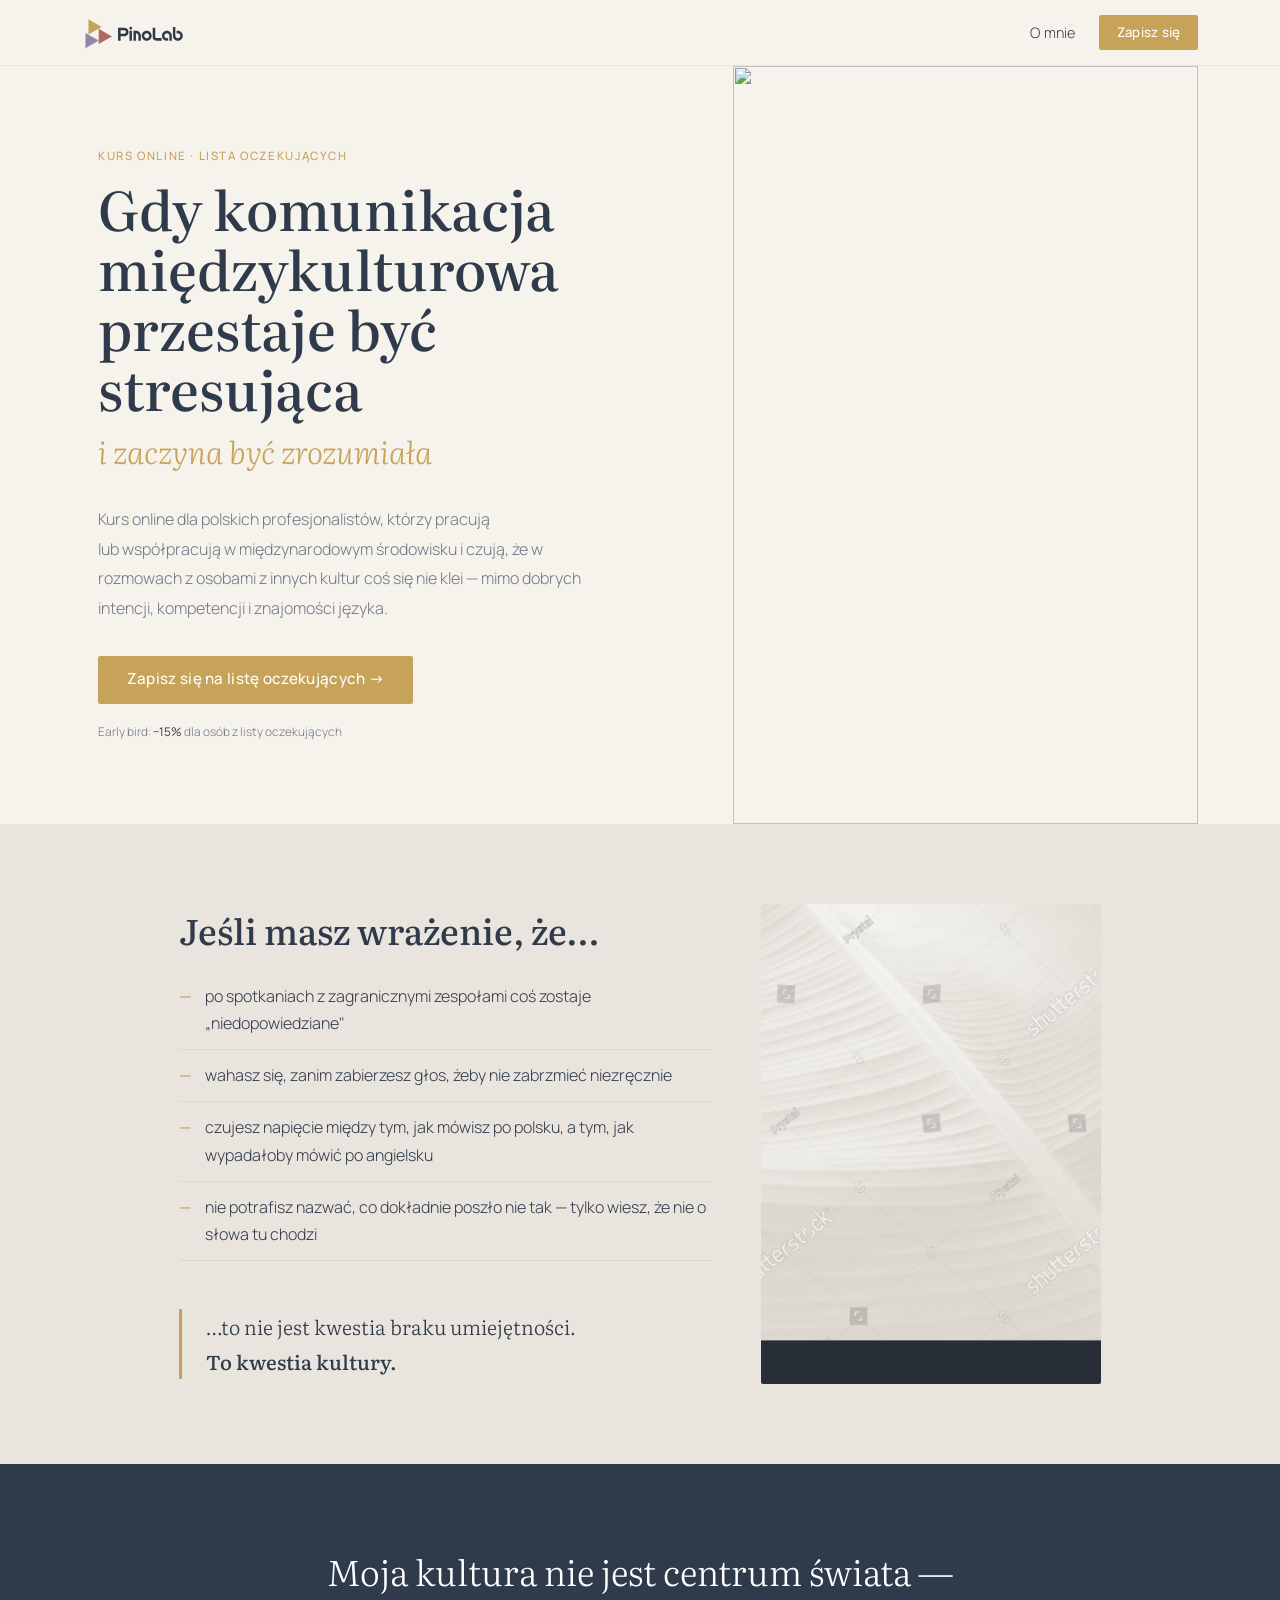
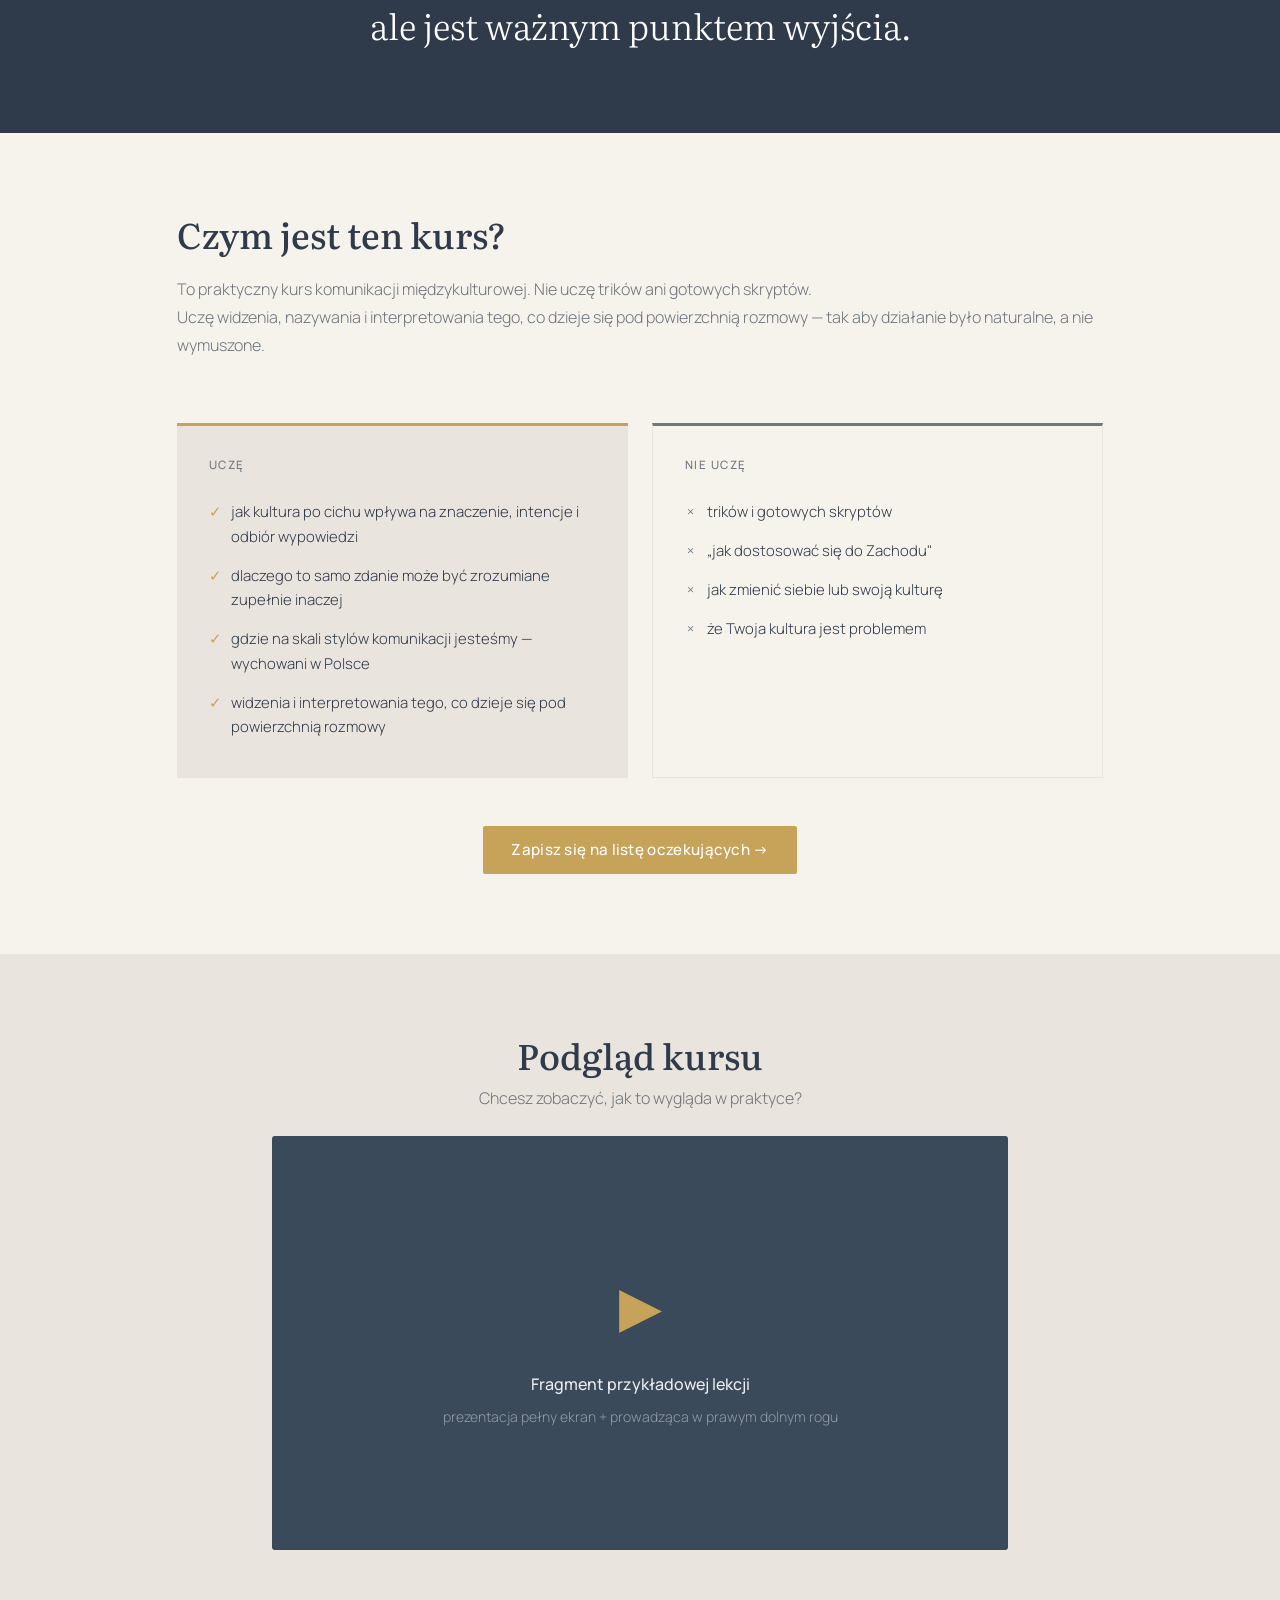
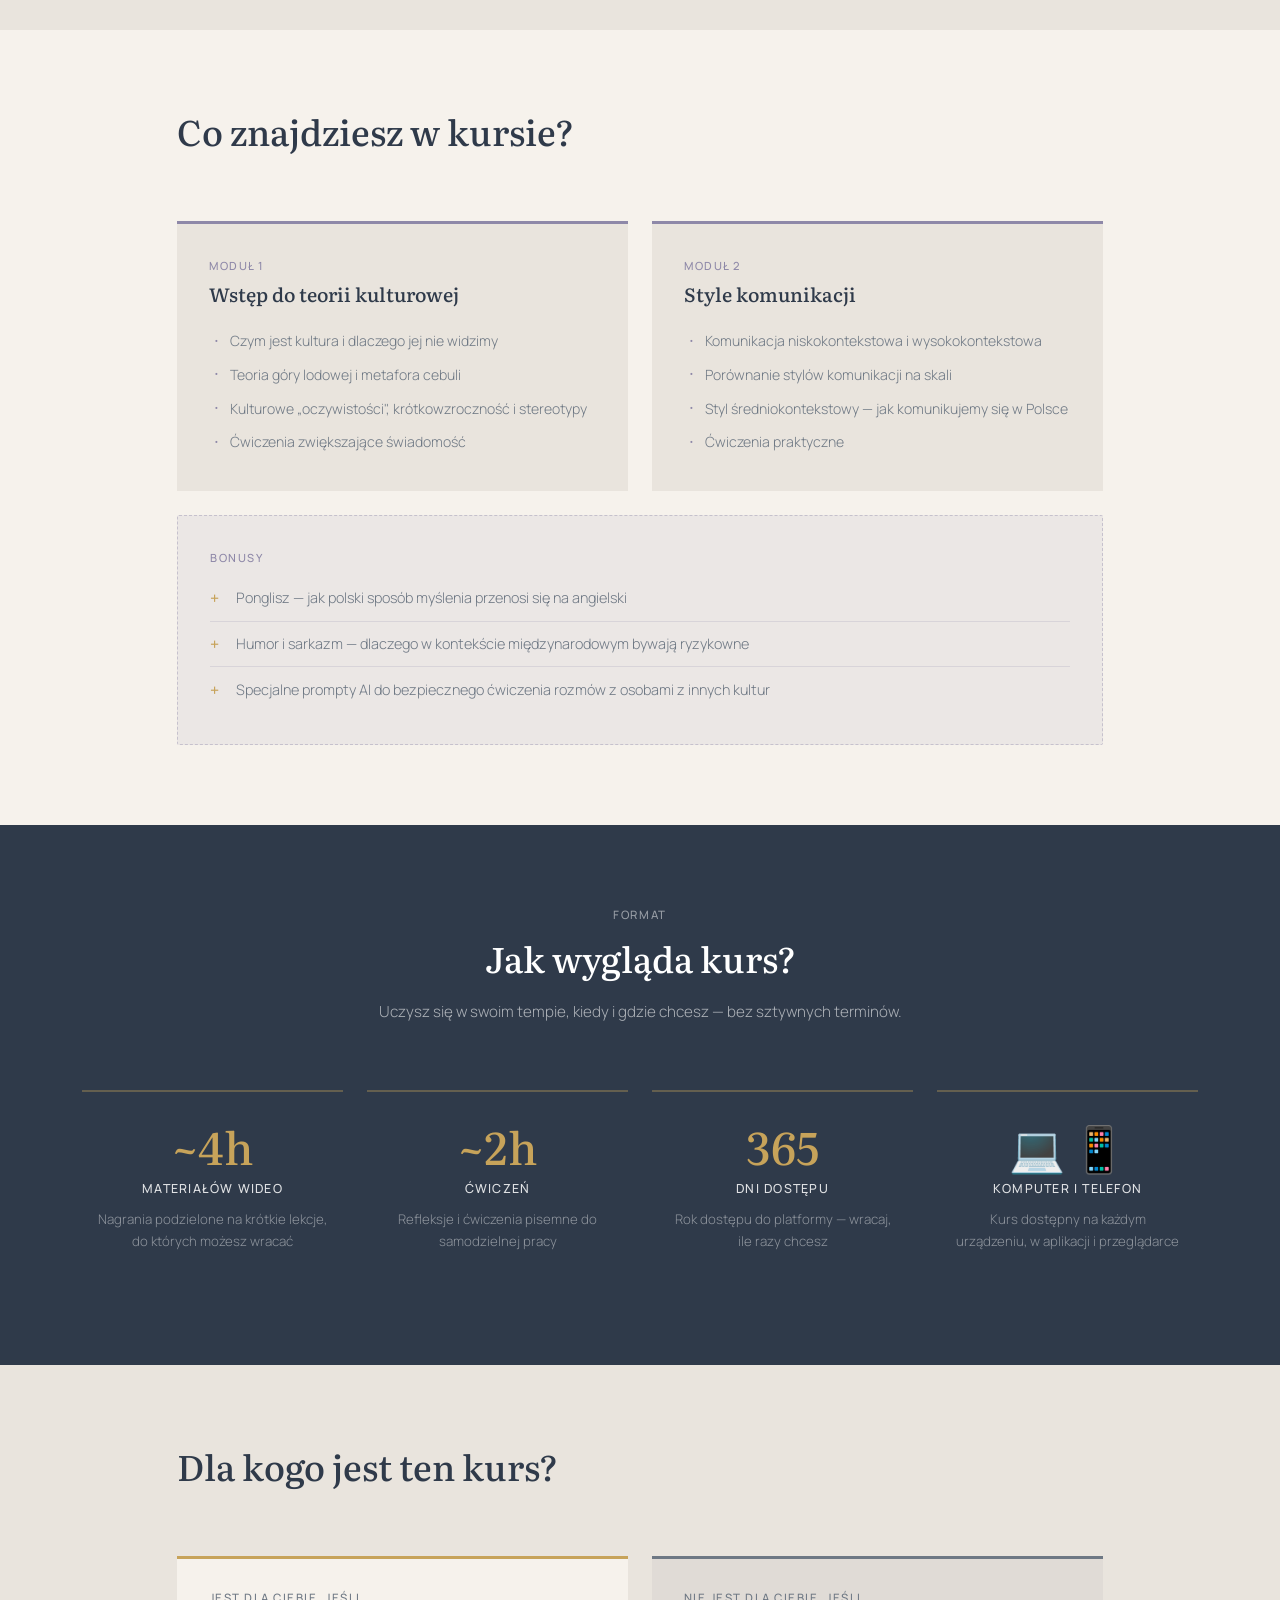
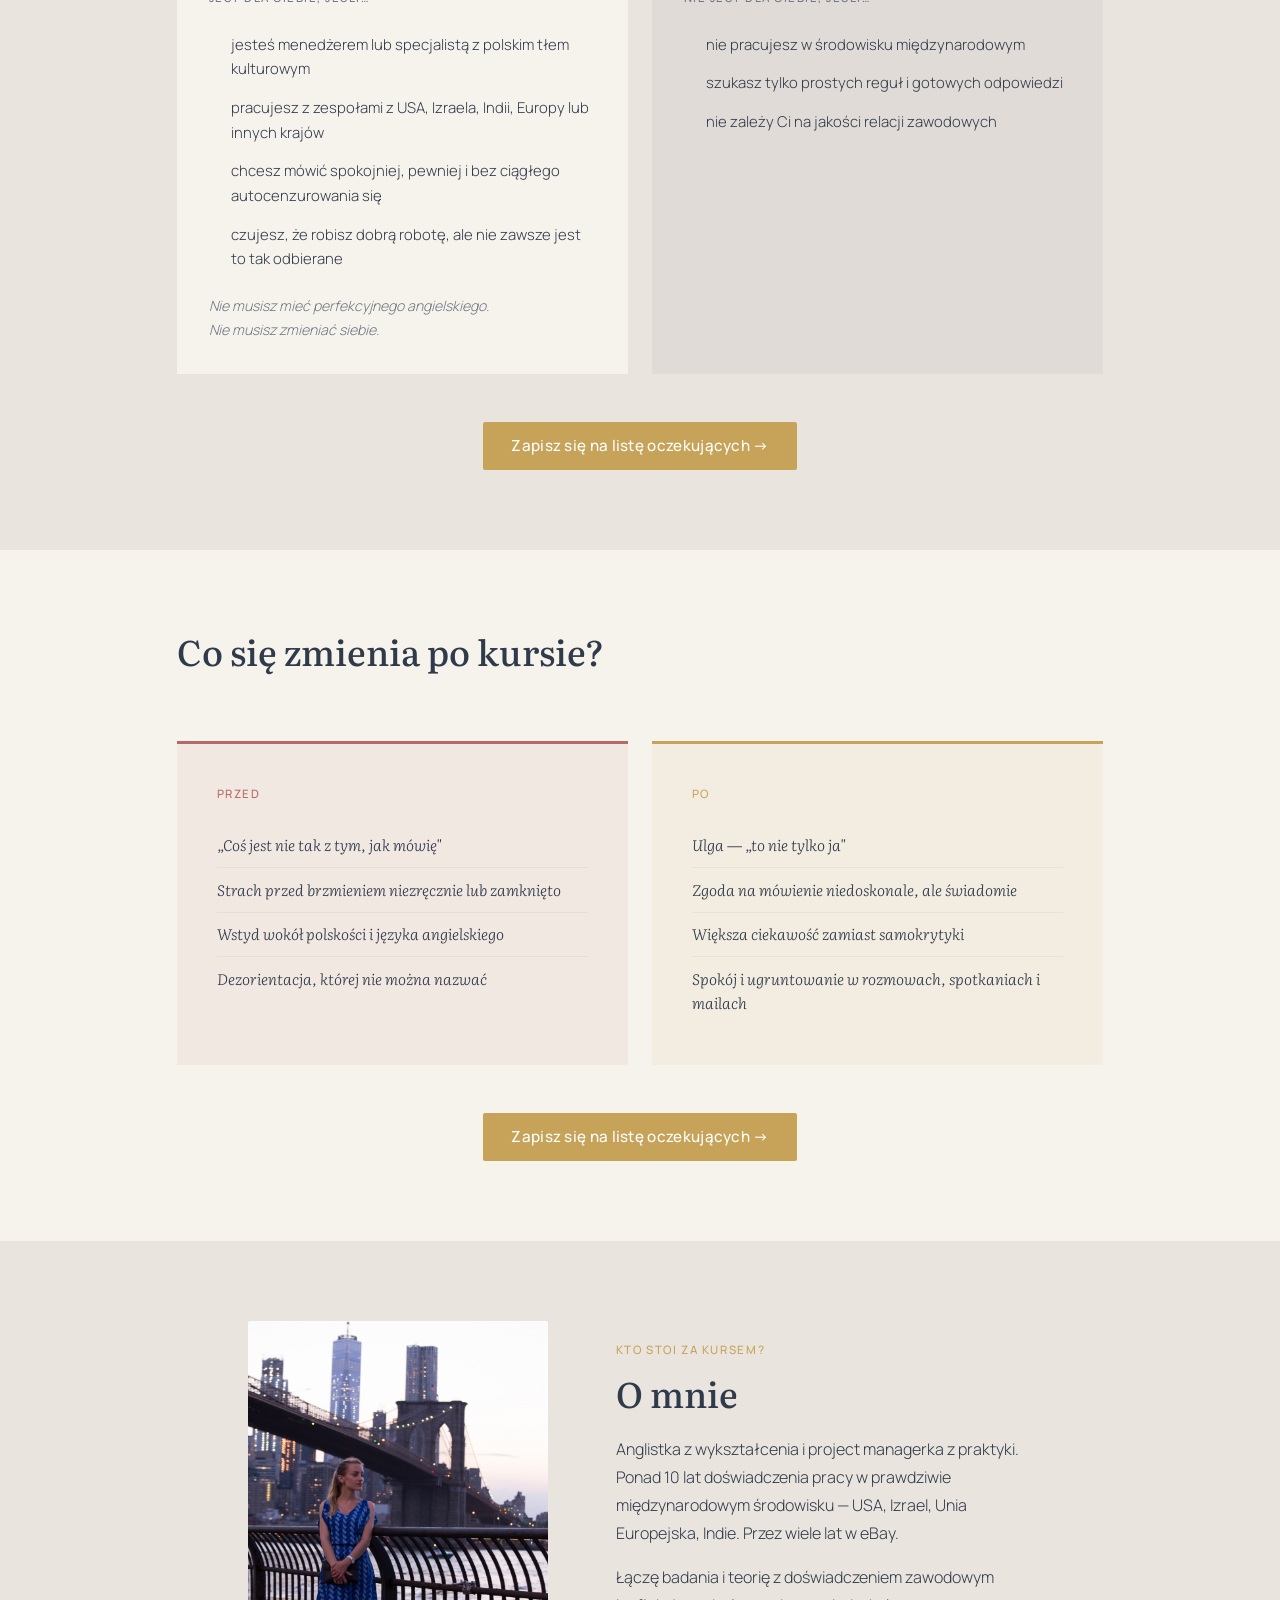
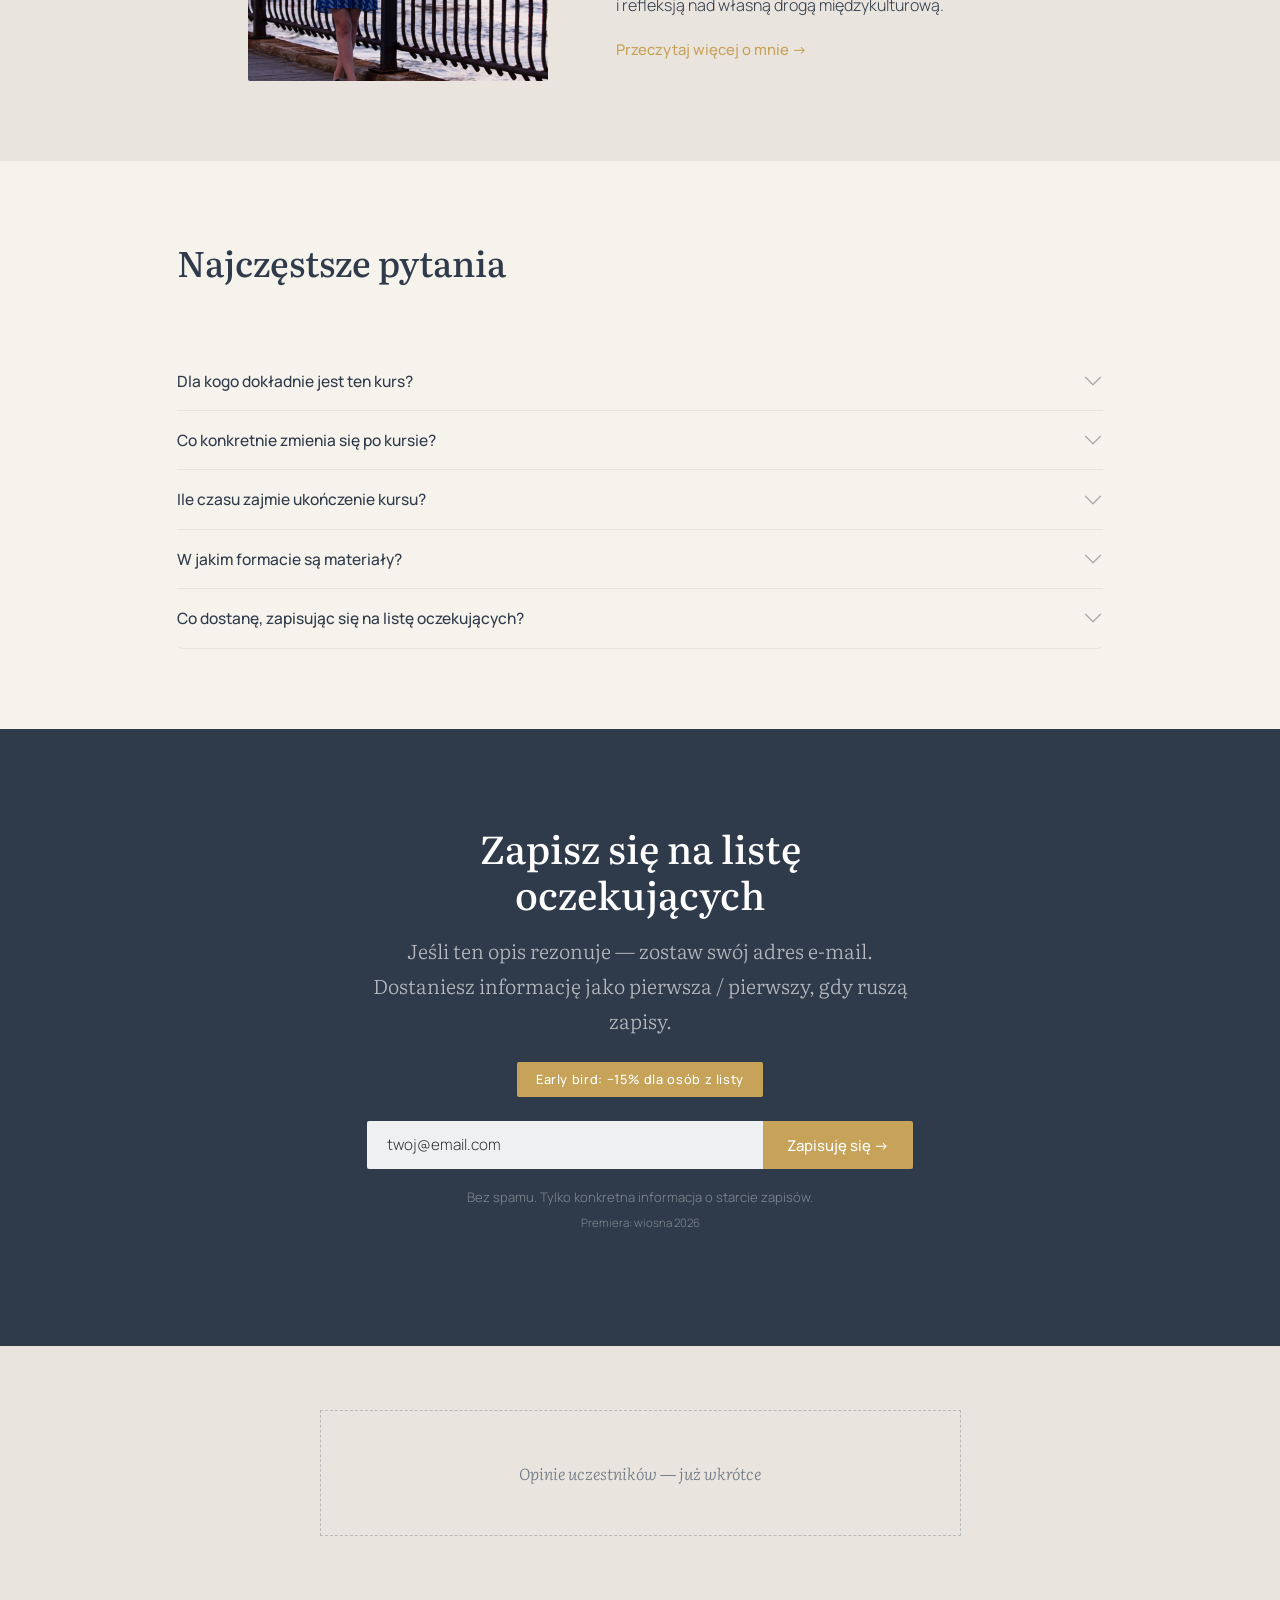
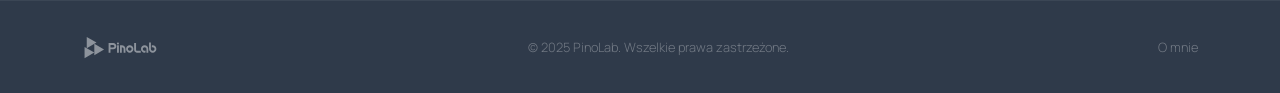
==== index.html @ a5eb61a0 "zdjecia o mnie" ====
<!DOCTYPE html>
<html lang="pl">
<head>
  <meta charset="UTF-8">
  <meta name="viewport" content="width=device-width, initial-scale=1.0">
  <title>PinoLab — Komunikacja Międzykulturowa</title>

  <link href="https://cdn.jsdelivr.net/npm/bootstrap@5.3.3/dist/css/bootstrap.min.css" rel="stylesheet">

  <link rel="preconnect" href="https://fonts.googleapis.com">
  <link rel="preconnect" href="https://fonts.gstatic.com" crossorigin>
  <link href="https://fonts.googleapis.com/css2?family=Literata:ital,opsz,wght@0,7..72,300;0,7..72,500;1,7..72,300;1,7..72,500&family=Manrope:wght@300;500&display=swap" rel="stylesheet">

  <link href="style.css" rel="stylesheet">
</head>
<body>

<!-- ==========================================
     HEADER
     ========================================== -->
<header class="site-header sticky-top">
  <div class="container">
    <div class="d-flex justify-content-between align-items-center">
      <a href="index.html" class="logo-link">
        <img src="logo.svg" alt="PinoLab" class="site-logo">
      </a>
      <nav class="d-flex align-items-center gap-4">
        <a href="o-mnie.html" class="nav-link-custom">O mnie</a>
        <a href="#formularz" class="btn btn-ochre btn-sm">Zapisz się</a>
      </nav>
    </div>
  </div>
</header>


<!-- ==========================================
     1. HERO
     ========================================== -->
<section class="section-hero">
  <div class="container">
    <div class="row g-0 hero-row align-items-stretch">

      <div class="col-lg-7 d-flex align-items-center">
        <div class="hero-content">
          <p class="section-label">Kurs online &middot; Lista oczekujących</p>
          <h1 class="hero-title">
            Gdy komunikacja<br>
            międzykulturowa<br>
            przestaje być stresująca
          </h1>
          <p class="hero-subtitle font-literata-light">i zaczyna być zrozumiała</p>
          <p class="hero-desc">
            Kurs online dla polskich profesjonalistów, którzy pracują lub&nbsp;współpracują
            w&nbsp;międzynarodowym środowisku i&nbsp;czują, że w rozmowach z osobami z innych kultur
            coś się nie klei — mimo dobrych intencji, kompetencji i znajomości języka.
          </p>
          <a href="#formularz" class="btn btn-ochre">Zapisz się na listę oczekujących →</a>
          <p class="early-bird-note mt-3 mb-0">
            <small>Early bird: <strong>−15%</strong> dla osób z listy oczekujących</small>
          </p>
        </div>
      </div>

      <div class="col-lg-5 hero-image-col d-none d-lg-flex align-items-stretch">
        <img
          src="images/stock-photo-art-acrylic-smear-blot-brushstroke-painting-wall-abstract-texture-beige-white-color-stain-2510033073.jpg"
          alt=""
          class="hero-image"
          aria-hidden="true">
      </div>

    </div>
  </div>
</section>


<!-- ==========================================
     2. PROBLEM — rozpoznanie
     ========================================== -->
<section class="section-problem">
  <div class="container">
    <div class="row justify-content-center align-items-center g-5">

      <div class="col-lg-6">
        <h2 class="section-title">Jeśli masz wrażenie, że…</h2>
        <ul class="problem-list">
          <li>po spotkaniach z zagranicznymi zespołami coś zostaje „niedopowiedziane"</li>
          <li>wahasz się, zanim zabierzesz głos, żeby nie zabrzmieć niezręcznie</li>
          <li>czujesz napięcie między tym, jak mówisz po polsku, a tym, jak wypadałoby mówić po angielsku</li>
          <li>nie potrafisz nazwać, co dokładnie poszło nie tak — tylko wiesz, że nie o słowa tu chodzi</li>
        </ul>
        <div class="reframe-inline mt-5">
          <p class="font-literata-light fs-5 mb-0">
            …to nie jest kwestia braku umiejętności.<br>
            <span class="font-literata-medium">To kwestia kultury.</span>
          </p>
        </div>
      </div>

      <div class="col-lg-4 d-none d-lg-block">
        <img
          src="images/stock-photo-a-close-view-of-a-pale-leaf-shows-the-structure-and-pattern-of-its-veins-the-light-creates-a-2710340857.jpg"
          alt=""
          class="deco-img-tall"
          aria-hidden="true">
      </div>

    </div>
  </div>
</section>


<!-- ==========================================
     3. REFRAME
     ========================================== -->
<section class="section-reframe">
  <div class="container">
    <div class="row justify-content-center">
      <div class="col-lg-8 text-center">
        <p class="reframe-quote font-literata-light">
          Moja kultura nie jest centrum świata —<br>
          ale jest ważnym punktem wyjścia.
        </p>
      </div>
    </div>
  </div>
</section>


<!-- ==========================================
     4. CZYM JEST TEN KURS
     ========================================== -->
<section class="section-czym-jest">
  <div class="container">

    <div class="row justify-content-center mb-5">
      <div class="col-lg-10">
        <h2 class="section-title">Czym jest ten kurs?</h2>
        <p class="text-secondary">
          To praktyczny kurs komunikacji międzykulturowej. Nie uczę trików ani gotowych skryptów.<br>
          Uczę widzenia, nazywania i interpretowania tego, co dzieje się pod powierzchnią rozmowy —
          tak aby działanie było naturalne, a nie wymuszone.
        </p>
      </div>
    </div>

    <div class="row g-4 justify-content-center">
      <div class="col-md-5">
        <div class="course-card course-card-yes h-100">
          <h3 class="card-title-custom">Uczę</h3>
          <ul class="card-list">
            <li>jak kultura po cichu wpływa na znaczenie, intencje i odbiór wypowiedzi</li>
            <li>dlaczego to samo zdanie może być zrozumiane zupełnie inaczej</li>
            <li>gdzie na skali stylów komunikacji jesteśmy — wychowani w Polsce</li>
            <li>widzenia i interpretowania tego, co dzieje się pod powierzchnią rozmowy</li>
          </ul>
        </div>
      </div>
      <div class="col-md-5">
        <div class="course-card course-card-no h-100">
          <h3 class="card-title-custom">Nie uczę</h3>
          <ul class="card-list">
            <li>trików i gotowych skryptów</li>
            <li>„jak dostosować się do Zachodu"</li>
            <li>jak zmienić siebie lub swoją kulturę</li>
            <li>że Twoja kultura jest problemem</li>
          </ul>
        </div>
      </div>
    </div>

    <div class="row justify-content-center mt-5">
      <div class="col-lg-10 text-center">
        <a href="#formularz" class="btn btn-ochre">Zapisz się na listę oczekujących →</a>
      </div>
    </div>

  </div>
</section>


<!-- ==========================================
     5. PODGLĄD VIDEO
     ========================================== -->
<section class="section-video">
  <div class="container">
    <div class="row justify-content-center">
      <div class="col-lg-8 text-center">
        <h2 class="section-title mb-2">Podgląd kursu</h2>
        <p class="text-secondary mb-4">Chcesz zobaczyć, jak to wygląda w praktyce?</p>

        <div class="ratio ratio-16x9">
          <div class="video-placeholder d-flex align-items-center justify-content-center text-center">
            <div>
              <span class="play-icon">&#9654;</span>
              <p class="mt-3 mb-1 font-manrope-medium" style="color: rgba(255,255,255,0.9);">
                Fragment przykładowej lekcji
              </p>
              <small style="color: rgba(255,255,255,0.45);">
                prezentacja pełny ekran + prowadząca w prawym dolnym rogu
              </small>
            </div>
          </div>
        </div>

      </div>
    </div>
  </div>
</section>


<!-- ==========================================
     6. SPIS TREŚCI
     ========================================== -->
<section class="section-spis">
  <div class="container">

    <div class="row justify-content-center mb-5">
      <div class="col-lg-10">
        <h2 class="section-title">Co znajdziesz w kursie?</h2>
      </div>
    </div>

    <div class="row g-4 justify-content-center align-items-start">
      <div class="col-md-5">
        <div class="module-card h-100">
          <p class="module-label">Moduł 1</p>
          <h3 class="module-title">Wstęp do teorii kulturowej</h3>
          <ul class="module-list">
            <li>Czym jest kultura i dlaczego jej nie widzimy</li>
            <li>Teoria góry lodowej i metafora cebuli</li>
            <li>Kulturowe „oczywistości", krótkowzroczność i stereotypy</li>
            <li>Ćwiczenia zwiększające świadomość</li>
          </ul>
        </div>
      </div>
      <div class="col-md-5">
        <div class="module-card h-100">
          <p class="module-label">Moduł 2</p>
          <h3 class="module-title">Style komunikacji</h3>
          <ul class="module-list">
            <li>Komunikacja niskokontekstowa i wysokokontekstowa</li>
            <li>Porównanie stylów komunikacji na skali</li>
            <li>Styl średniokontekstowy — jak komunikujemy się w Polsce</li>
            <li>Ćwiczenia praktyczne</li>
          </ul>
        </div>
      </div>
    </div>

    <div class="row justify-content-center mt-4">
      <div class="col-lg-10">
        <div class="bonus-card">
          <p class="module-label">Bonusy</p>
          <ul class="bonus-list mt-2">
            <li>Ponglisz — jak polski sposób myślenia przenosi się na angielski</li>
            <li>Humor i sarkazm — dlaczego w kontekście międzynarodowym bywają ryzykowne</li>
            <li>Specjalne prompty AI do bezpiecznego ćwiczenia rozmów z osobami z innych kultur</li>
          </ul>
        </div>
      </div>
    </div>

  </div>
</section>


<!-- ==========================================
     6b. FORMAT KURSU
     ========================================== -->
<section class="section-format">
  <div class="container">

    <div class="row justify-content-center mb-5">
      <div class="col-lg-10 text-center">
        <p class="section-label" style="color: rgba(255,255,255,0.5);">Format</p>
        <h2 class="section-title" style="color: #fff;">Jak wygląda kurs?</h2>
        <p style="color: rgba(255,255,255,0.6); font-size: 0.95rem;">
          Uczysz się w&nbsp;swoim tempie, kiedy i&nbsp;gdzie chcesz — bez sztywnych terminów.
        </p>
      </div>
    </div>

    <div class="row g-4 justify-content-center">
      <div class="col-sm-6 col-lg-3">
        <div class="stat-card">
          <span class="stat-value">~4h</span>
          <span class="stat-label">Materiałów wideo</span>
          <p class="stat-desc">Nagrania podzielone na krótkie lekcje, do których możesz wracać</p>
        </div>
      </div>
      <div class="col-sm-6 col-lg-3">
        <div class="stat-card">
          <span class="stat-value">~2h</span>
          <span class="stat-label">Ćwiczeń</span>
          <p class="stat-desc">Refleksje i ćwiczenia pisemne do samodzielnej pracy</p>
        </div>
      </div>
      <div class="col-sm-6 col-lg-3">
        <div class="stat-card">
          <span class="stat-value">365</span>
          <span class="stat-label">Dni dostępu</span>
          <p class="stat-desc">Rok dostępu do platformy — wracaj, ile razy chcesz</p>
        </div>
      </div>
      <div class="col-sm-6 col-lg-3">
        <div class="stat-card">
          <span class="stat-value">💻&thinsp;📱</span>
          <span class="stat-label">Komputer i telefon</span>
          <p class="stat-desc">Kurs dostępny na każdym urządzeniu, w aplikacji i przeglądarce</p>
        </div>
      </div>
    </div>

  </div>
</section>


<!-- ==========================================
     7. DLA KOGO
     ========================================== -->
<section class="section-dla-kogo">
  <div class="container">

    <div class="row justify-content-center mb-5">
      <div class="col-lg-10">
        <h2 class="section-title">Dla kogo jest ten kurs?</h2>
      </div>
    </div>

    <div class="row g-4 justify-content-center">
      <div class="col-md-5">
        <div class="audience-card audience-yes h-100">
          <h3 class="card-title-custom">Jest dla Ciebie, jeśli…</h3>
          <ul class="card-list">
            <li>jesteś menedżerem lub specjalistą z polskim tłem kulturowym</li>
            <li>pracujesz z zespołami z USA, Izraela, Indii, Europy lub innych krajów</li>
            <li>chcesz mówić spokojniej, pewniej i bez ciągłego autocenzurowania się</li>
            <li>czujesz, że robisz dobrą robotę, ale nie zawsze jest to tak odbierane</li>
          </ul>
          <p class="audience-note mt-3 mb-0">
            Nie musisz mieć perfekcyjnego angielskiego.<br>
            Nie musisz zmieniać siebie.
          </p>
        </div>
      </div>
      <div class="col-md-5">
        <div class="audience-card audience-no h-100">
          <h3 class="card-title-custom">Nie jest dla Ciebie, jeśli…</h3>
          <ul class="card-list">
            <li>nie pracujesz w środowisku międzynarodowym</li>
            <li>szukasz tylko prostych reguł i gotowych odpowiedzi</li>
            <li>nie zależy Ci na jakości relacji zawodowych</li>
          </ul>
        </div>
      </div>
    </div>

    <div class="row justify-content-center mt-5">
      <div class="col-lg-10 text-center">
        <a href="#formularz" class="btn btn-ochre">Zapisz się na listę oczekujących →</a>
      </div>
    </div>

  </div>
</section>


<!-- ==========================================
     8. TRANSFORMACJA
     ========================================== -->
<section class="section-transformacja">
  <div class="container">

    <div class="row justify-content-center mb-5">
      <div class="col-lg-10">
        <h2 class="section-title">Co się zmienia po kursie?</h2>
      </div>
    </div>

    <div class="row g-4 justify-content-center">
      <div class="col-md-5">
        <div class="transform-before h-100">
          <p class="transform-label">Przed</p>
          <ul class="transform-list">
            <li>„Coś jest nie tak z tym, jak mówię"</li>
            <li>Strach przed brzmieniem niezręcznie lub zamknięto</li>
            <li>Wstyd wokół polskości i języka angielskiego</li>
            <li>Dezorientacja, której nie można nazwać</li>
          </ul>
        </div>
      </div>
      <div class="col-md-5">
        <div class="transform-after h-100">
          <p class="transform-label">Po</p>
          <ul class="transform-list">
            <li>Ulga — „to nie tylko ja"</li>
            <li>Zgoda na mówienie niedoskonale, ale świadomie</li>
            <li>Większa ciekawość zamiast samokrytyki</li>
            <li>Spokój i ugruntowanie w rozmowach, spotkaniach i mailach</li>
          </ul>
        </div>
      </div>
    </div>

    <div class="row justify-content-center mt-5">
      <div class="col-lg-10 text-center">
        <a href="#formularz" class="btn btn-ochre">Zapisz się na listę oczekujących →</a>
      </div>
    </div>

  </div>
</section>


<!-- ==========================================
     9. O MNIE — zajawka
     ========================================== -->
<section class="section-o-mnie">
  <div class="container">
    <div class="row align-items-center g-5 justify-content-center">

      <div class="col-md-4 text-center">
        <img
          src="images/new york 1.jpg"
          alt=""
          class="o-mnie-image"
          aria-hidden="true">
      </div>

      <div class="col-md-5">
        <p class="section-label">Kto stoi za kursem?</p>
        <h2 class="section-title">O mnie</h2>
        <p>
          Anglistka z wykształcenia i project managerka z&nbsp;praktyki.
          Ponad 10 lat doświadczenia pracy w prawdziwie międzynarodowym środowisku —
          USA, Izrael, Unia Europejska, Indie. Przez wiele lat w&nbsp;eBay.
        </p>
        <p>
          Łączę badania i teorię z doświadczeniem zawodowym
          i&nbsp;refleksją nad własną drogą międzykulturową.
        </p>
        <a href="o-mnie.html" class="link-about">Przeczytaj więcej o mnie →</a>
      </div>

    </div>
  </div>
</section>


<!-- ==========================================
     10. FAQ
     ========================================== -->
<section class="section-faq">
  <div class="container">

    <div class="row justify-content-center mb-5">
      <div class="col-lg-10">
        <h2 class="section-title">Najczęstsze pytania</h2>
      </div>
    </div>

    <div class="row justify-content-center">
      <div class="col-lg-10">
        <div class="accordion faq-accordion" id="faqAccordion">

          <div class="accordion-item">
            <h2 class="accordion-header">
              <button class="accordion-button collapsed" type="button"
                data-bs-toggle="collapse" data-bs-target="#faq1" aria-expanded="false">
                Dla kogo dokładnie jest ten kurs?
              </button>
            </h2>
            <div id="faq1" class="accordion-collapse collapse" data-bs-parent="#faqAccordion">
              <div class="accordion-body">
                Dla polskich profesjonalistów — menedżerów i specjalistów — którzy pracują
                z zespołami z USA, Izraela, Europy, Indii i innych krajów. Nie musisz mieć
                perfekcyjnego angielskiego ani „stawać się bardziej zachodnim/zachodnią".
              </div>
            </div>
          </div>

          <div class="accordion-item">
            <h2 class="accordion-header">
              <button class="accordion-button collapsed" type="button"
                data-bs-toggle="collapse" data-bs-target="#faq2" aria-expanded="false">
                Co konkretnie zmienia się po kursie?
              </button>
            </h2>
            <div id="faq2" class="accordion-collapse collapse" data-bs-parent="#faqAccordion">
              <div class="accordion-body">
                Uczestnicy zyskują ulgę („to nie tylko ja"), zgodę na mówienie niedoskonale
                ale świadomie, większą ciekawość zamiast samokrytyki oraz spokój
                i ugruntowanie w rozmowach, spotkaniach i mailach.
              </div>
            </div>
          </div>

          <div class="accordion-item">
            <h2 class="accordion-header">
              <button class="accordion-button collapsed" type="button"
                data-bs-toggle="collapse" data-bs-target="#faq3" aria-expanded="false">
                Ile czasu zajmie ukończenie kursu?
              </button>
            </h2>
            <div id="faq3" class="accordion-collapse collapse" data-bs-parent="#faqAccordion">
              <div class="accordion-body">
                Około 4 godzin materiałów wideo i 2 godzin ćwiczeń. Masz dostęp do platformy
                przez 365 dni — możesz robić kurs we własnym tempie, na komputerze i smartfonie.
              </div>
            </div>
          </div>

          <div class="accordion-item">
            <h2 class="accordion-header">
              <button class="accordion-button collapsed" type="button"
                data-bs-toggle="collapse" data-bs-target="#faq4" aria-expanded="false">
                W jakim formacie są materiały?
              </button>
            </h2>
            <div id="faq4" class="accordion-collapse collapse" data-bs-parent="#faqAccordion">
              <div class="accordion-body">
                Wideo z prezentacjami i przykładami z życia zawodowego, ćwiczenia do
                samodzielnej pracy oraz — w kolejnych modułach — specjalne prompty AI
                do bezpiecznego ćwiczenia rozmów z osobami z innych kultur.
              </div>
            </div>
          </div>

          <div class="accordion-item">
            <h2 class="accordion-header">
              <button class="accordion-button collapsed" type="button"
                data-bs-toggle="collapse" data-bs-target="#faq5" aria-expanded="false">
                Co dostanę, zapisując się na listę oczekujących?
              </button>
            </h2>
            <div id="faq5" class="accordion-collapse collapse" data-bs-parent="#faqAccordion">
              <div class="accordion-body">
                Jako pierwsza / pierwszy dowiesz się o otwarciu zapisów. Dodatkowo osoby
                z listy oczekujących otrzymają <strong>rabat −15%</strong> na zakup kursu
                przy premierze. Bez spamu, bez presji.
              </div>
            </div>
          </div>

        </div>
      </div>
    </div>

  </div>
</section>


<!-- ==========================================
     11. FORMULARZ — lista oczekujących
     ========================================== -->
<section class="section-formularz" id="formularz">
  <div class="container">
    <div class="row justify-content-center text-center">
      <div class="col-lg-6">

        <h2 class="section-title-light">
          Zapisz się na listę<br>oczekujących
        </h2>
        <p class="font-literata-light fs-5 mb-4" style="color: rgba(255,255,255,0.65);">
          Jeśli ten opis rezonuje — zostaw swój adres e-mail.<br>
          Dostaniesz informację jako pierwsza / pierwszy, gdy ruszą zapisy.
        </p>

        <div class="mb-4">
          <span class="early-bird-badge">Early bird: −15% dla osób z listy</span>
        </div>

        <div id="mlb2-37994624" class="ml-form-embedContainer ml-subscribe-form ml-subscribe-form-37994624">
          <div class="ml-form-align-center">
            <div class="ml-form-embedWrapper embedForm">
              <div class="ml-form-embedBody ml-form-embedBodyDefault row-form">
                <form class="ml-block-form" action="https://assets.mailerlite.com/jsonp/2059196/forms/181029651866453661/subscribe" data-code="" method="post" target="_blank">
                  <div class="ml-form-formContent">
                    <div class="ml-form-fieldRow ml-last-item">
                      <div class="ml-field-group ml-field-email ml-validate-email ml-validate-required">
                        <input aria-label="email" aria-required="true" type="email" class="form-control" data-inputmask="" name="fields[email]" placeholder="twoj@email.com" autocomplete="email">
                      </div>
                    </div>
                  </div>
                  <input type="hidden" name="ml-submit" value="1">
                  <div class="ml-form-embedSubmit">
                    <button type="submit" class="primary">Zapisuję się →</button>
                    <button disabled="disabled" style="display: none;" type="button" class="loading">
                      <div class="ml-form-embedSubmitLoad"></div>
                      <span class="sr-only">Loading...</span>
                    </button>
                  </div>
                  <input type="hidden" name="anticsrf" value="true">
                </form>
              </div>
              <div class="ml-form-successBody row-success" style="display: none">
                <div class="ml-form-successContent">
                  <p>Dziękuję! Dostaniesz ode mnie wiadomość, gdy ruszą zapisy.</p>
                </div>
              </div>
            </div>
          </div>
        </div>

        <p class="form-note mt-3">
          Bez spamu. Tylko konkretna informacja o starcie zapisów.<br>
          <small>Premiera: wiosna 2026</small>
        </p>

      </div>
    </div>
  </div>
</section>

<link rel="stylesheet" href="mailerlite.css">

  <script>
    function ml_webform_success_37994624() {
      var $ = ml_jQuery || jQuery;
      $('.ml-subscribe-form-37994624 .row-success').show();
      $('.ml-subscribe-form-37994624 .row-form').hide();
    }
      </script>
  
  
      <script src="https://groot.mailerlite.com/js/w/webforms.min.js?v95037e5bac78f29ed026832ca21a7c7b" type="text/javascript"></script>
        <script>
            fetch("https://assets.mailerlite.com/jsonp/2059196/forms/181029651866453661/takel")
        </script>

<!-- ==========================================
     12. TESTIMONIALE — placeholder
     ========================================== -->
<section class="section-testimoniale">
  <div class="container">
    <div class="row justify-content-center">
      <div class="col-lg-7">
        <div class="testimonials-placeholder text-center">
          <p class="font-literata-light fst-italic mb-0" style="color: var(--color-secondary);">
            Opinie uczestników — już wkrótce
          </p>
        </div>
      </div>
    </div>
  </div>
</section>


<!-- ==========================================
     FOOTER
     ========================================== -->
<footer>
  <div class="container">
    <div class="d-flex flex-column flex-md-row justify-content-between align-items-center gap-3">
      <a href="index.html">
        <img src="logo.svg" alt="PinoLab" class="logo-footer">
      </a>
      <span>&copy; 2025 PinoLab. Wszelkie prawa zastrzeżone.</span>
      <a href="o-mnie.html">O mnie</a>
    </div>
  </div>
</footer>


<script src="https://cdn.jsdelivr.net/npm/bootstrap@5.3.3/dist/js/bootstrap.bundle.min.js"></script>

</body>
</html>
---- style.css ----
/* ============================================
   PINOLAB — LANDING PAGE
   ============================================ */

:root {
  --color-bg:        #F6F2EC;
  --color-bg-alt:    #E9E4DD;
  --color-text:      #2F3A4A;
  --color-secondary: #6E7884;
  --color-ochre:     #C7A35A;
  --color-rose:      #B56A66;
  --color-violet:    #8E88A8;
  --font-serif:      'Literata', serif;
  --font-sans:       'Manrope', sans-serif;
}

html {
  scroll-behavior: smooth;
}

body {
  font-family: var(--font-sans);
  font-weight: 300;
  color: var(--color-text);
  background-color: var(--color-bg);
  line-height: 1.75;
}

h1, h2, h3, h4 {
  font-family: var(--font-serif);
  font-weight: 500;
  color: var(--color-text);
  line-height: 1.2;
}

/* --- Typography helpers --- */
.font-literata-light  { font-family: var(--font-serif); font-weight: 300; }
.font-literata-medium { font-family: var(--font-serif); font-weight: 500; }
.font-manrope-medium  { font-family: var(--font-sans);  font-weight: 500; }

/* ============================================
   HEADER
   ============================================ */

.site-header {
  background-color: var(--color-bg);
  border-bottom: 1px solid var(--color-bg-alt);
  padding: 0.85rem 0;
}

.logo-link { display: inline-flex; align-items: center; text-decoration: none; }

.site-logo {
  height: 38px;
  width: auto;
  display: block;
}

.logo-footer {
  height: 28px;
  width: auto;
  display: block;
  filter: brightness(0) invert(1);
  opacity: 0.45;
}
.logo-footer:hover { opacity: 0.7; }

.nav-link-custom {
  font-family: var(--font-sans);
  font-weight: 300;
  font-size: 0.9rem;
  color: var(--color-text);
  text-decoration: none;
  letter-spacing: 0.01em;
  transition: color 0.2s;
}
.nav-link-custom:hover { color: var(--color-ochre); }

/* ============================================
   BUTTONS
   ============================================ */

.btn-ochre {
  background-color: var(--color-ochre);
  color: #fff;
  font-family: var(--font-sans);
  font-weight: 500;
  border: none;
  padding: 0.8rem 1.8rem;
  border-radius: 2px;
  letter-spacing: 0.02em;
  font-size: 0.95rem;
  transition: background-color 0.2s;
  text-decoration: none;
  display: inline-block;
  cursor: pointer;
}
.btn-ochre:hover { background-color: #b8943f; color: #fff; }
.btn-sm.btn-ochre { padding: 0.45rem 1.1rem; font-size: 0.83rem; }

/* ============================================
   SHARED — labels & titles
   ============================================ */

.section-label {
  font-family: var(--font-sans);
  font-weight: 500;
  font-size: 0.72rem;
  letter-spacing: 0.14em;
  text-transform: uppercase;
  color: var(--color-ochre);
  margin-bottom: 0.75rem;
}

.section-title {
  font-family: var(--font-serif);
  font-weight: 500;
  font-size: clamp(1.65rem, 3vw, 2.2rem);
  margin-bottom: 1.25rem;
  line-height: 1.2;
}

/* ============================================
   1. HERO
   ============================================ */

.section-hero {
  background-color: var(--color-bg);
}

.hero-row {
  min-height: calc(68vh - 58px);
}

.hero-content {
  padding: 5rem 2rem 5rem 1rem;
  max-width: 640px;
}

.hero-title {
  font-size: clamp(2rem, 4.5vw, 3.4rem);
  line-height: 1.1;
  margin-bottom: 0.4rem;
}

.hero-subtitle {
  font-size: clamp(1.25rem, 2.5vw, 1.9rem);
  color: var(--color-ochre);
  font-style: italic;
  margin-bottom: 1.75rem;
}

.hero-desc {
  color: var(--color-secondary);
  max-width: 500px;
  margin-bottom: 2rem;
  font-size: 1rem;
  line-height: 1.85;
}

.hero-image-col { overflow: hidden; }
.hero-image {
  width: 100%;
  height: 100%;
  min-height: 500px;
  object-fit: cover;
  object-position: center;
  display: block;
}

.early-bird-note {
  color: var(--color-secondary);
  font-size: 0.85rem;
}
.early-bird-note strong { color: var(--color-text); }

/* ============================================
   2. PROBLEM
   ============================================ */

.section-problem {
  background-color: var(--color-bg-alt);
  padding: 5rem 0;
}

.problem-list {
  list-style: none;
  padding: 0;
  margin: 0;
}
.problem-list li {
  padding: 0.75rem 0 0.75rem 1.6rem;
  position: relative;
  border-bottom: 1px solid rgba(47,58,74,0.08);
  font-size: 1rem;
  line-height: 1.7;
}
.problem-list li::before {
  content: '—';
  position: absolute;
  left: 0;
  color: var(--color-ochre);
  font-weight: 500;
}

.reframe-inline {
  border-left: 3px solid var(--color-ochre);
  padding-left: 1.5rem;
}

/* ============================================
   3. REFRAME
   ============================================ */

.section-reframe {
  background-color: var(--color-text);
  padding: 5rem 0;
}

.reframe-quote {
  font-size: clamp(1.4rem, 3vw, 2.2rem);
  color: #fff;
  line-height: 1.55;
  margin: 0;
}

/* ============================================
   4. CZYM JEST TEN KURS
   ============================================ */

.section-czym-jest {
  background-color: var(--color-bg);
  padding: 5rem 0;
}

.course-card { padding: 2rem; }

.course-card-yes {
  background-color: var(--color-bg-alt);
  border-top: 3px solid var(--color-ochre);
}
.course-card-no {
  background-color: var(--color-bg);
  border: 1px solid var(--color-bg-alt);
  border-top: 3px solid var(--color-secondary);
}

.card-title-custom {
  font-family: var(--font-sans);
  font-weight: 500;
  font-size: 0.72rem;
  text-transform: uppercase;
  letter-spacing: 0.13em;
  color: var(--color-secondary);
  margin-bottom: 1.25rem;
}

.card-list {
  list-style: none;
  padding: 0;
  margin: 0;
}
.card-list li {
  padding: 0.45rem 0 0.45rem 1.4rem;
  position: relative;
  font-size: 0.93rem;
  line-height: 1.65;
}
.course-card-yes .card-list li::before {
  content: '✓';
  position: absolute;
  left: 0;
  color: var(--color-ochre);
  font-weight: 500;
}
.course-card-no .card-list li::before {
  content: '×';
  position: absolute;
  left: 0.1rem;
  color: var(--color-secondary);
}

/* ============================================
   5. VIDEO
   ============================================ */

.section-video {
  background-color: var(--color-bg-alt);
  padding: 5rem 0;
}

.video-placeholder {
  background-color: #3a4a5a;
  border-radius: 3px;
  color: #fff;
}
.play-icon {
  font-size: 3.5rem;
  color: var(--color-ochre);
  display: block;
}

/* ============================================
   6. SPIS TREŚCI
   ============================================ */

.section-spis {
  background-color: var(--color-bg);
  padding: 5rem 0;
}

.module-card {
  background-color: var(--color-bg-alt);
  padding: 2rem;
  border-top: 3px solid var(--color-violet);
}

.module-label {
  font-family: var(--font-sans);
  font-weight: 500;
  font-size: 0.7rem;
  text-transform: uppercase;
  letter-spacing: 0.14em;
  color: var(--color-violet);
  margin-bottom: 0.4rem;
}

.module-title {
  font-size: 1.2rem;
  margin-bottom: 1.25rem;
}

.module-list {
  list-style: none;
  padding: 0;
  margin: 0;
}
.module-list li {
  padding: 0.35rem 0 0.35rem 1.3rem;
  position: relative;
  font-size: 0.88rem;
  color: var(--color-secondary);
  line-height: 1.6;
}
.module-list li::before {
  content: '·';
  position: absolute;
  left: 0.3rem;
  top: 0.25rem;
  color: var(--color-violet);
  font-size: 1.4rem;
  line-height: 1;
}

.bonus-card {
  background-color: rgba(142,136,168,0.1);
  border: 1px dashed rgba(142,136,168,0.4);
  padding: 2rem;
  border-radius: 2px;
}

.bonus-list {
  list-style: none;
  padding: 0;
  margin: 0;
}
.bonus-list li {
  padding: 0.65rem 0 0.65rem 1.6rem;
  position: relative;
  font-size: 0.9rem;
  color: var(--color-secondary);
  line-height: 1.65;
  border-bottom: 1px solid rgba(142,136,168,0.2);
}
.bonus-list li:last-child { border-bottom: none; }
.bonus-list li::before {
  content: '+';
  position: absolute;
  left: 0;
  color: var(--color-ochre);
  font-weight: 500;
  font-size: 1rem;
  line-height: 1.5;
}

.format-bar {
  display: flex;
  flex-wrap: wrap;
  justify-content: center;
  background-color: var(--color-text);
  padding: 1.4rem 2rem;
  border-radius: 2px;
  gap: 0;
}
.format-item {
  font-weight: 300;
  font-size: 0.83rem;
  color: rgba(255,255,255,0.6);
  padding: 0 1.25rem;
  border-right: 1px solid rgba(255,255,255,0.14);
  line-height: 1;
}
.format-item:last-child { border-right: none; }

/* ============================================
   6b. FORMAT KURSU
   ============================================ */

.section-format {
  background-color: var(--color-text);
  padding: 5rem 0;
}

.stat-card {
  text-align: center;
  padding: 2rem 1rem;
  border-top: 2px solid rgba(199,163,90,0.35);
}

.stat-value {
  font-family: var(--font-serif);
  font-weight: 500;
  font-size: clamp(2rem, 4vw, 2.8rem);
  color: var(--color-ochre);
  display: block;
  line-height: 1;
  margin-bottom: 0.6rem;
}

.stat-label {
  font-family: var(--font-sans);
  font-weight: 500;
  font-size: 0.78rem;
  text-transform: uppercase;
  letter-spacing: 0.1em;
  color: rgba(255,255,255,0.85);
  display: block;
  margin-bottom: 0.6rem;
}

.stat-desc {
  font-size: 0.83rem;
  color: rgba(255,255,255,0.45);
  margin: 0;
  line-height: 1.65;
}

/* ============================================
   7. DLA KOGO
   ============================================ */

.section-dla-kogo {
  background-color: var(--color-bg-alt);
  padding: 5rem 0;
}

.audience-card { padding: 2rem; }
.audience-yes {
  background-color: var(--color-bg);
  border-top: 3px solid var(--color-ochre);
}
.audience-no {
  background-color: rgba(110,120,132,0.08);
  border-top: 3px solid var(--color-secondary);
}
.audience-note {
  font-size: 0.88rem;
  color: var(--color-secondary);
  font-style: italic;
  line-height: 1.7;
}

/* ============================================
   8. TRANSFORMACJA
   ============================================ */

.section-transformacja {
  background-color: var(--color-bg);
  padding: 5rem 0;
}

.transform-before {
  background-color: rgba(181,106,102,0.07);
  padding: 2.5rem;
  border-top: 3px solid var(--color-rose);
}
.transform-after {
  background-color: rgba(199,163,90,0.07);
  padding: 2.5rem;
  border-top: 3px solid var(--color-ochre);
}

.transform-label {
  font-family: var(--font-sans);
  font-weight: 500;
  font-size: 0.72rem;
  text-transform: uppercase;
  letter-spacing: 0.13em;
  margin-bottom: 1.25rem;
}
.transform-before .transform-label { color: var(--color-rose); }
.transform-after  .transform-label { color: var(--color-ochre); }

.transform-list {
  list-style: none;
  padding: 0;
  margin: 0;
}
.transform-list li {
  padding: 0.6rem 0;
  font-family: var(--font-serif);
  font-weight: 300;
  font-style: italic;
  font-size: 0.95rem;
  line-height: 1.6;
  border-bottom: 1px solid rgba(47,58,74,0.06);
}
.transform-list li:last-child { border-bottom: none; }

/* ============================================
   9. O MNIE
   ============================================ */

.section-o-mnie {
  background-color: var(--color-bg-alt);
  padding: 5rem 0;
}

.o-mnie-image {
  width: 100%;
  max-width: 300px;
  height: 360px;
  object-fit: cover;
  border-radius: 2px;
  display: block;
  margin: 0 auto;
}

.link-about {
  font-family: var(--font-sans);
  font-weight: 500;
  color: var(--color-ochre);
  text-decoration: none;
  font-size: 0.93rem;
}
.link-about:hover { color: var(--color-text); }

/* ============================================
   10. FAQ
   ============================================ */

.section-faq {
  background-color: var(--color-bg);
  padding: 5rem 0;
}

.faq-accordion .accordion-item {
  background-color: transparent;
  border: none;
  border-bottom: 1px solid var(--color-bg-alt);
}
.faq-accordion .accordion-button {
  background-color: transparent;
  color: var(--color-text);
  font-family: var(--font-sans);
  font-weight: 500;
  font-size: 0.97rem;
  padding: 1.2rem 0;
  box-shadow: none;
}
.faq-accordion .accordion-button:not(.collapsed) {
  color: var(--color-ochre);
  background-color: transparent;
  box-shadow: none;
}
.faq-accordion .accordion-button::after       { opacity: 0.35; }
.faq-accordion .accordion-button:not(.collapsed)::after { opacity: 0.65; }
.faq-accordion .accordion-body {
  font-weight: 300;
  color: var(--color-secondary);
  padding: 0 2rem 1.4rem 0;
  font-size: 0.92rem;
  line-height: 1.8;
}

/* ============================================
   11. FORMULARZ
   ============================================ */

.section-formularz {
  background-color: var(--color-text);
  padding: 6rem 0;
}

.section-title-light {
  font-family: var(--font-serif);
  font-weight: 500;
  font-size: clamp(1.7rem, 3vw, 2.4rem);
  color: #fff;
  margin-bottom: 1rem;
  line-height: 1.2;
}

.early-bird-badge {
  display: inline-block;
  background-color: var(--color-ochre);
  color: #fff;
  font-family: var(--font-sans);
  font-weight: 500;
  font-size: 0.8rem;
  letter-spacing: 0.05em;
  padding: 0.4rem 1.2rem;
  border-radius: 2px;
}

.waitlist-input {
  background-color: rgba(255,255,255,0.92);
  border: none;
  border-radius: 2px 0 0 2px !important;
  padding: 0.85rem 1.25rem;
  font-family: var(--font-sans);
  font-weight: 300;
  color: var(--color-text);
  font-size: 0.95rem;
}
.waitlist-input:focus {
  background-color: #fff;
  box-shadow: none;
  border-color: var(--color-ochre);
}
.waitlist-form .btn-ochre {
  border-radius: 0 2px 2px 0;
  padding: 0.85rem 1.5rem;
  font-size: 0.93rem;
}

.form-note {
  font-weight: 300;
  color: rgba(255,255,255,0.4);
  font-size: 0.82rem;
  line-height: 1.85;
}

/* ============================================
   12. TESTIMONIALE
   ============================================ */

.section-testimoniale {
  background-color: var(--color-bg-alt);
  padding: 4rem 0;
}

.testimonials-placeholder {
  border: 1px dashed rgba(110,120,132,0.38);
  padding: 3rem 2rem;
}

/* ============================================
   FOOTER
   ============================================ */

footer {
  background-color: var(--color-text);
  border-top: 1px solid rgba(255,255,255,0.06);
  padding: 2rem 0;
  font-family: var(--font-sans);
  font-weight: 300;
  font-size: 0.8rem;
  color: rgba(255,255,255,0.32);
}
footer a { color: rgba(255,255,255,0.32); text-decoration: none; }
footer a:hover { color: rgba(255,255,255,0.6); }

/* ============================================
   O MNIE — PAGE STYLES
   ============================================ */

.section-om-hero {
  background-color: var(--color-bg);
  padding: 5rem 0;
}

.om-title {
  font-size: clamp(1.7rem, 3.5vw, 2.6rem);
  line-height: 1.25;
  margin-bottom: 1.5rem;
}

.om-lead {
  font-size: 1.05rem;
  color: var(--color-secondary);
  line-height: 1.85;
}

.om-hero-img {
  width: 100%;
  max-width: 340px;
  height: 440px;
  object-fit: cover;
  border-radius: 2px;
  display: block;
  margin: 0 auto;
}

.section-om-story {
  background-color: var(--color-bg-alt);
  padding: 5rem 0;
}

.section-om-praca {
  background-color: var(--color-bg);
  padding: 5rem 0;
}

.om-tag-list {
  display: flex;
  flex-wrap: wrap;
  gap: 0.5rem;
}

.om-tag {
  font-family: var(--font-sans);
  font-weight: 500;
  font-size: 0.75rem;
  letter-spacing: 0.06em;
  color: var(--color-secondary);
  border: 1px solid var(--color-bg-alt);
  padding: 0.3rem 0.8rem;
  border-radius: 2px;
  background-color: var(--color-bg-alt);
}

.section-om-pytania {
  background-color: var(--color-text);
  padding: 5rem 0;
}

.section-om-pytania .section-label { color: var(--color-ochre); }

.section-om-pytania .section-title,
.section-om-pytania p {
  color: rgba(255,255,255,0.85);
}

.om-quote {
  font-family: var(--font-serif);
  font-weight: 300;
  font-style: italic;
  font-size: 1.15rem;
  color: rgba(255,255,255,0.65);
  border-left: 3px solid var(--color-ochre);
  padding-left: 1.5rem;
  margin: 2rem 0;
  line-height: 1.7;
}

.section-om-kurs {
  background-color: var(--color-bg-alt);
  padding: 5rem 0;
}

/* ============================================
   DECORATIVE IMAGES
   ============================================ */

.deco-img-tall {
  width: 100%;
  height: 480px;
  object-fit: cover;
  object-position: center;
  display: block;
  border-radius: 2px;
}

.image-strip {
  width: 100%;
  overflow: hidden;
  height: 260px;
}
.image-strip img {
  width: 100%;
  height: 100%;
  object-fit: cover;
  object-position: center 40%;
  display: block;
}

.navy-strip {
  width: 100%;
  height: 180px;
  background-color: var(--color-text);
}

/* ============================================
   RESPONSIVE
   ============================================ */

@media (max-width: 991px) {
  .hero-content {
    padding: 4rem 2.5rem;
    max-width: 100%;
  }
}

@media (max-width: 767px) {
  .section-problem,
  .section-czym-jest,
  .section-video,
  .section-spis,
  .section-format,
  .section-dla-kogo,
  .section-transformacja,
  .section-o-mnie,
  .section-faq     { padding: 3.5rem 0; }

  .section-reframe,
  .section-formularz { padding: 3.5rem 0; }

  .hero-content { padding: 3.5rem 1.5rem; }
  .hero-title   { font-size: 1.85rem; }

  .stat-card { padding: 1.5rem 0.5rem; }

  .input-group { flex-direction: column; gap: 0.5rem; }
  .waitlist-input          { border-radius: 2px !important; }
  .waitlist-form .btn-ochre { border-radius: 2px; width: 100%; }

  .transform-before,
  .transform-after { padding: 2rem 1.5rem; }
}
---- mailerlite.css ----
@import url("https://assets.mlcdn.com/fonts.css?version=1772539");

    /* LOADER */
    .ml-form-embedSubmitLoad {
      display: inline-block;
      width: 20px;
      height: 20px;
    }

    .g-recaptcha {
    transform: scale(1);
    -webkit-transform: scale(1);
    transform-origin: 0 0;
    -webkit-transform-origin: 0 0;
    height: ;
    }

    .sr-only {
      position: absolute;
      width: 1px;
      height: 1px;
      padding: 0;
      margin: -1px;
      overflow: hidden;
      clip: rect(0,0,0,0);
      border: 0;
    }

    .ml-form-embedSubmitLoad:after {
      content: " ";
      display: block;
      width: 11px;
      height: 11px;
      margin: 1px;
      border-radius: 50%;
      border: 4px solid #fff;
    border-color: #ffffff #ffffff #ffffff transparent;
    animation: ml-form-embedSubmitLoad 1.2s linear infinite;
    }
    @keyframes ml-form-embedSubmitLoad {
      0% {
      transform: rotate(0deg);
      }
      100% {
      transform: rotate(360deg);
      }
    }
      #mlb2-37994624.ml-form-embedContainer {
        box-sizing: border-box;
        display: table;
        margin: 0 auto;
        position: static;
        width: 100% !important;
      }
      #mlb2-37994624.ml-form-embedContainer h4,
      #mlb2-37994624.ml-form-embedContainer p,
      #mlb2-37994624.ml-form-embedContainer span,
      #mlb2-37994624.ml-form-embedContainer button {
        text-transform: none !important;
        letter-spacing: normal !important;
      }
      #mlb2-37994624.ml-form-embedContainer .ml-form-embedWrapper {
        background-color: #f6f6f6;
        
        border-width: 0px;
        border-color: transparent;
        border-radius: 4px;
        border-style: solid;
        box-sizing: border-box;
        display: inline-block !important;
        margin: 0;
        padding: 0;
        position: relative;
              }
      #mlb2-37994624.ml-form-embedContainer .ml-form-embedWrapper.embedPopup,
      #mlb2-37994624.ml-form-embedContainer .ml-form-embedWrapper.embedDefault { width: 400px; }
      #mlb2-37994624.ml-form-embedContainer .ml-form-embedWrapper.embedForm { max-width: 400px; width: 100%; }
      #mlb2-37994624.ml-form-embedContainer .ml-form-align-left { text-align: left; }
      #mlb2-37994624.ml-form-embedContainer .ml-form-align-center { text-align: center; }
      #mlb2-37994624.ml-form-embedContainer .ml-form-align-default { display: table-cell !important; vertical-align: middle !important; text-align: center !important; }
      #mlb2-37994624.ml-form-embedContainer .ml-form-align-right { text-align: right; }
      #mlb2-37994624.ml-form-embedContainer .ml-form-embedWrapper .ml-form-embedHeader img {
        border-top-left-radius: 4px;
        border-top-right-radius: 4px;
        height: auto;
        margin: 0 auto !important;
        max-width: 100%;
        width: undefinedpx;
      }
      #mlb2-37994624.ml-form-embedContainer .ml-form-embedWrapper .ml-form-embedBody,
      #mlb2-37994624.ml-form-embedContainer .ml-form-embedWrapper .ml-form-successBody {
        padding: 20px 20px 0 20px;
      }
      #mlb2-37994624.ml-form-embedContainer .ml-form-embedWrapper .ml-form-embedBody.ml-form-embedBodyHorizontal {
        padding-bottom: 0;
      }
      #mlb2-37994624.ml-form-embedContainer .ml-form-embedWrapper .ml-form-embedBody .ml-form-embedContent,
      #mlb2-37994624.ml-form-embedContainer .ml-form-embedWrapper .ml-form-successBody .ml-form-successContent {
        text-align: left;
        margin: 0 0 20px 0;
      }
      #mlb2-37994624.ml-form-embedContainer .ml-form-embedWrapper .ml-form-embedBody .ml-form-embedContent h4,
      #mlb2-37994624.ml-form-embedContainer .ml-form-embedWrapper .ml-form-successBody .ml-form-successContent h4 {
        color: #000000;
        font-family: 'Open Sans', Arial, Helvetica, sans-serif;
        font-size: 30px;
        font-weight: 400;
        margin: 0 0 10px 0;
        text-align: left;
        word-break: break-word;
      }
      #mlb2-37994624.ml-form-embedContainer .ml-form-embedWrapper .ml-form-embedBody .ml-form-embedContent p,
      #mlb2-37994624.ml-form-embedContainer .ml-form-embedWrapper .ml-form-successBody .ml-form-successContent p {
        color: #000000;
        font-family: 'Open Sans', Arial, Helvetica, sans-serif;
        font-size: 14px;
        font-weight: 400;
        line-height: 20px;
        margin: 0 0 10px 0;
        text-align: left;
      }
      #mlb2-37994624.ml-form-embedContainer .ml-form-embedWrapper .ml-form-embedBody .ml-form-embedContent ul,
      #mlb2-37994624.ml-form-embedContainer .ml-form-embedWrapper .ml-form-embedBody .ml-form-embedContent ol,
      #mlb2-37994624.ml-form-embedContainer .ml-form-embedWrapper .ml-form-successBody .ml-form-successContent ul,
      #mlb2-37994624.ml-form-embedContainer .ml-form-embedWrapper .ml-form-successBody .ml-form-successContent ol {
        color: #000000;
        font-family: 'Open Sans', Arial, Helvetica, sans-serif;
        font-size: 14px;
      }
      #mlb2-37994624.ml-form-embedContainer .ml-form-embedWrapper .ml-form-embedBody .ml-form-embedContent ol ol,
      #mlb2-37994624.ml-form-embedContainer .ml-form-embedWrapper .ml-form-successBody .ml-form-successContent ol ol {
        list-style-type: lower-alpha;
      }
      #mlb2-37994624.ml-form-embedContainer .ml-form-embedWrapper .ml-form-embedBody .ml-form-embedContent ol ol ol,
      #mlb2-37994624.ml-form-embedContainer .ml-form-embedWrapper .ml-form-successBody .ml-form-successContent ol ol ol {
        list-style-type: lower-roman;
      }
      #mlb2-37994624.ml-form-embedContainer .ml-form-embedWrapper .ml-form-embedBody .ml-form-embedContent p a,
      #mlb2-37994624.ml-form-embedContainer .ml-form-embedWrapper .ml-form-successBody .ml-form-successContent p a {
        color: #000000;
        text-decoration: underline;
      }

      #mlb2-37994624.ml-form-embedContainer .ml-form-embedWrapper .ml-block-form .ml-field-group {
        text-align: left!important;
      }

      #mlb2-37994624.ml-form-embedContainer .ml-form-embedWrapper .ml-block-form .ml-field-group label {
        margin-bottom: 5px;
        color: #333333;
        font-size: 14px;
        font-family: 'Open Sans', Arial, Helvetica, sans-serif;
        font-weight: bold; font-style: normal; text-decoration: none;;
        display: inline-block;
        line-height: 20px;
      }
      #mlb2-37994624.ml-form-embedContainer .ml-form-embedWrapper .ml-form-embedBody .ml-form-embedContent p:last-child,
      #mlb2-37994624.ml-form-embedContainer .ml-form-embedWrapper .ml-form-successBody .ml-form-successContent p:last-child {
        margin: 0;
      }
      #mlb2-37994624.ml-form-embedContainer .ml-form-embedWrapper .ml-form-embedBody form {
        margin: 0;
        width: 100%;
      }
      #mlb2-37994624.ml-form-embedContainer .ml-form-embedWrapper .ml-form-embedBody .ml-form-formContent,
      #mlb2-37994624.ml-form-embedContainer .ml-form-embedWrapper .ml-form-embedBody .ml-form-checkboxRow {
        margin: 0 0 20px 0;
        width: 100%;
      }
      #mlb2-37994624.ml-form-embedContainer .ml-form-embedWrapper .ml-form-embedBody .ml-form-checkboxRow {
        float: left;
      }
      #mlb2-37994624.ml-form-embedContainer .ml-form-embedWrapper .ml-form-embedBody .ml-form-formContent.horozintalForm {
        margin: 0;
        padding: 0 0 20px 0;
        width: 100%;
        height: auto;
        float: left;
      }
      #mlb2-37994624.ml-form-embedContainer .ml-form-embedWrapper .ml-form-embedBody .ml-form-fieldRow {
        margin: 0 0 10px 0;
        width: 100%;
      }
      #mlb2-37994624.ml-form-embedContainer .ml-form-embedWrapper .ml-form-embedBody .ml-form-fieldRow.ml-last-item {
        margin: 0;
      }
      #mlb2-37994624.ml-form-embedContainer .ml-form-embedWrapper .ml-form-embedBody .ml-form-fieldRow.ml-formfieldHorizintal {
        margin: 0;
      }
      #mlb2-37994624.ml-form-embedContainer .ml-form-embedWrapper .ml-form-embedBody .ml-form-fieldRow input {
        background-color: #ffffff !important;
        color: #333333 !important;
        border-color: #cccccc;
        border-radius: 4px !important;
        border-style: solid !important;
        border-width: 1px !important;
        font-family: 'Open Sans', Arial, Helvetica, sans-serif;
        font-size: 14px !important;
        height: auto;
        line-height: 21px !important;
        margin-bottom: 0;
        margin-top: 0;
        margin-left: 0;
        margin-right: 0;
        padding: 10px 10px !important;
        width: 100% !important;
        box-sizing: border-box !important;
        max-width: 100% !important;
      }
      #mlb2-37994624.ml-form-embedContainer .ml-form-embedWrapper .ml-form-embedBody .ml-form-fieldRow input::-webkit-input-placeholder,
      #mlb2-37994624.ml-form-embedContainer .ml-form-embedWrapper .ml-form-embedBody .ml-form-horizontalRow input::-webkit-input-placeholder { color: #333333; }

      #mlb2-37994624.ml-form-embedContainer .ml-form-embedWrapper .ml-form-embedBody .ml-form-fieldRow input::-moz-placeholder,
      #mlb2-37994624.ml-form-embedContainer .ml-form-embedWrapper .ml-form-embedBody .ml-form-horizontalRow input::-moz-placeholder { color: #333333; }

      #mlb2-37994624.ml-form-embedContainer .ml-form-embedWrapper .ml-form-embedBody .ml-form-fieldRow input:-ms-input-placeholder,
      #mlb2-37994624.ml-form-embedContainer .ml-form-embedWrapper .ml-form-embedBody .ml-form-horizontalRow input:-ms-input-placeholder { color: #333333; }

      #mlb2-37994624.ml-form-embedContainer .ml-form-embedWrapper .ml-form-embedBody .ml-form-fieldRow input:-moz-placeholder,
      #mlb2-37994624.ml-form-embedContainer .ml-form-embedWrapper .ml-form-embedBody .ml-form-horizontalRow input:-moz-placeholder { color: #333333; }

      #mlb2-37994624.ml-form-embedContainer .ml-form-embedWrapper .ml-form-embedBody .ml-form-fieldRow textarea, #mlb2-37994624.ml-form-embedContainer .ml-form-embedWrapper .ml-form-embedBody .ml-form-horizontalRow textarea {
        background-color: #ffffff !important;
        color: #333333 !important;
        border-color: #cccccc;
        border-radius: 4px !important;
        border-style: solid !important;
        border-width: 1px !important;
        font-family: 'Open Sans', Arial, Helvetica, sans-serif;
        font-size: 14px !important;
        height: auto;
        line-height: 21px !important;
        margin-bottom: 0;
        margin-top: 0;
        padding: 10px 10px !important;
        width: 100% !important;
        box-sizing: border-box !important;
        max-width: 100% !important;
      }

      #mlb2-37994624.ml-form-embedContainer .ml-form-embedWrapper .ml-form-embedBody .ml-form-fieldRow .custom-radio .custom-control-label::before, #mlb2-37994624.ml-form-embedContainer .ml-form-embedWrapper .ml-form-embedBody .ml-form-horizontalRow .custom-radio .custom-control-label::before, #mlb2-37994624.ml-form-embedContainer .ml-form-embedWrapper .ml-form-embedBody .ml-form-fieldRow .custom-checkbox .custom-control-label::before, #mlb2-37994624.ml-form-embedContainer .ml-form-embedWrapper .ml-form-embedBody .ml-form-horizontalRow .custom-checkbox .custom-control-label::before, #mlb2-37994624.ml-form-embedContainer .ml-form-embedWrapper .ml-form-embedBody .ml-form-embedPermissions .ml-form-embedPermissionsOptionsCheckbox .label-description::before, #mlb2-37994624.ml-form-embedContainer .ml-form-embedWrapper .ml-form-embedBody .ml-form-interestGroupsRow .ml-form-interestGroupsRowCheckbox .label-description::before, #mlb2-37994624.ml-form-embedContainer .ml-form-embedWrapper .ml-form-embedBody .ml-form-checkboxRow .label-description::before {
          border-color: #cccccc!important;
          background-color: #ffffff!important;
      }

      #mlb2-37994624.ml-form-embedContainer .ml-form-embedWrapper .ml-form-embedBody .ml-form-fieldRow input.custom-control-input[type="checkbox"]{
        box-sizing: border-box;
        padding: 0;
        position: absolute;
        z-index: -1;
        opacity: 0;
        margin-top: 5px;
        margin-left: -1.5rem;
        overflow: visible;
      }

      #mlb2-37994624.ml-form-embedContainer .ml-form-embedWrapper .ml-form-embedBody .ml-form-fieldRow .custom-checkbox .custom-control-label::before, #mlb2-37994624.ml-form-embedContainer .ml-form-embedWrapper .ml-form-embedBody .ml-form-horizontalRow .custom-checkbox .custom-control-label::before, #mlb2-37994624.ml-form-embedContainer .ml-form-embedWrapper .ml-form-embedBody .ml-form-embedPermissions .ml-form-embedPermissionsOptionsCheckbox .label-description::before, #mlb2-37994624.ml-form-embedContainer .ml-form-embedWrapper .ml-form-embedBody .ml-form-interestGroupsRow .ml-form-interestGroupsRowCheckbox .label-description::before, #mlb2-37994624.ml-form-embedContainer .ml-form-embedWrapper .ml-form-embedBody .ml-form-checkboxRow .label-description::before {
        border-radius: 4px!important;
      }


      #mlb2-37994624.ml-form-embedContainer .ml-form-embedWrapper .ml-form-embedBody .ml-form-checkboxRow input[type=checkbox]:checked~.label-description::after, #mlb2-37994624.ml-form-embedContainer .ml-form-embedWrapper .ml-form-embedBody .ml-form-embedPermissions .ml-form-embedPermissionsOptionsCheckbox input[type=checkbox]:checked~.label-description::after, #mlb2-37994624.ml-form-embedContainer .ml-form-embedWrapper .ml-form-embedBody .ml-form-fieldRow .custom-checkbox .custom-control-input:checked~.custom-control-label::after, #mlb2-37994624.ml-form-embedContainer .ml-form-embedWrapper .ml-form-embedBody .ml-form-horizontalRow .custom-checkbox .custom-control-input:checked~.custom-control-label::after, #mlb2-37994624.ml-form-embedContainer .ml-form-embedWrapper .ml-form-embedBody .ml-form-interestGroupsRow .ml-form-interestGroupsRowCheckbox input[type=checkbox]:checked~.label-description::after {
        background-image: url("data:image/svg+xml,%3csvg xmlns='http://www.w3.org/2000/svg' viewBox='0 0 8 8'%3e%3cpath fill='%23fff' d='M6.564.75l-3.59 3.612-1.538-1.55L0 4.26 2.974 7.25 8 2.193z'/%3e%3c/svg%3e");
      }

      #mlb2-37994624.ml-form-embedContainer .ml-form-embedWrapper .ml-form-embedBody .ml-form-fieldRow .custom-radio .custom-control-input:checked~.custom-control-label::after, #mlb2-37994624.ml-form-embedContainer .ml-form-embedWrapper .ml-form-embedBody .ml-form-fieldRow .custom-radio .custom-control-input:checked~.custom-control-label::after {
        background-image: url("data:image/svg+xml,%3csvg xmlns='http://www.w3.org/2000/svg' viewBox='-4 -4 8 8'%3e%3ccircle r='3' fill='%23fff'/%3e%3c/svg%3e");
      }

      #mlb2-37994624.ml-form-embedContainer .ml-form-embedWrapper .ml-form-embedBody .ml-form-fieldRow .custom-radio .custom-control-input:checked~.custom-control-label::before, #mlb2-37994624.ml-form-embedContainer .ml-form-embedWrapper .ml-form-embedBody .ml-form-horizontalRow .custom-radio .custom-control-input:checked~.custom-control-label::before, #mlb2-37994624.ml-form-embedContainer .ml-form-embedWrapper .ml-form-embedBody .ml-form-fieldRow .custom-checkbox .custom-control-input:checked~.custom-control-label::before, #mlb2-37994624.ml-form-embedContainer .ml-form-embedWrapper .ml-form-embedBody .ml-form-horizontalRow .custom-checkbox .custom-control-input:checked~.custom-control-label::before, #mlb2-37994624.ml-form-embedContainer .ml-form-embedWrapper .ml-form-embedBody .ml-form-embedPermissions .ml-form-embedPermissionsOptionsCheckbox input[type=checkbox]:checked~.label-description::before, #mlb2-37994624.ml-form-embedContainer .ml-form-embedWrapper .ml-form-embedBody .ml-form-interestGroupsRow .ml-form-interestGroupsRowCheckbox input[type=checkbox]:checked~.label-description::before, #mlb2-37994624.ml-form-embedContainer .ml-form-embedWrapper .ml-form-embedBody .ml-form-checkboxRow input[type=checkbox]:checked~.label-description::before  {
          border-color: #000000!important;
          background-color: #000000!important;
      }

      #mlb2-37994624.ml-form-embedContainer .ml-form-embedWrapper .ml-form-embedBody .ml-form-fieldRow .custom-radio .custom-control-label::before, #mlb2-37994624.ml-form-embedContainer .ml-form-embedWrapper .ml-form-embedBody .ml-form-horizontalRow .custom-radio .custom-control-label::before, #mlb2-37994624.ml-form-embedContainer .ml-form-embedWrapper .ml-form-embedBody .ml-form-fieldRow .custom-radio .custom-control-label::after, #mlb2-37994624.ml-form-embedContainer .ml-form-embedWrapper .ml-form-embedBody .ml-form-horizontalRow .custom-radio .custom-control-label::after, #mlb2-37994624.ml-form-embedContainer .ml-form-embedWrapper .ml-form-embedBody .ml-form-fieldRow .custom-checkbox .custom-control-label::before, #mlb2-37994624.ml-form-embedContainer .ml-form-embedWrapper .ml-form-embedBody .ml-form-fieldRow .custom-checkbox .custom-control-label::after, #mlb2-37994624.ml-form-embedContainer .ml-form-embedWrapper .ml-form-embedBody .ml-form-horizontalRow .custom-checkbox .custom-control-label::before, #mlb2-37994624.ml-form-embedContainer .ml-form-embedWrapper .ml-form-embedBody .ml-form-horizontalRow .custom-checkbox .custom-control-label::after {
           top: 2px;
           box-sizing: border-box;
      }

      #mlb2-37994624.ml-form-embedContainer .ml-form-embedWrapper .ml-form-embedBody .ml-form-embedPermissions .ml-form-embedPermissionsOptionsCheckbox .label-description::before, #mlb2-37994624.ml-form-embedContainer .ml-form-embedWrapper .ml-form-embedBody .ml-form-embedPermissions .ml-form-embedPermissionsOptionsCheckbox .label-description::after, #mlb2-37994624.ml-form-embedContainer .ml-form-embedWrapper .ml-form-embedBody .ml-form-checkboxRow .label-description::before, #mlb2-37994624.ml-form-embedContainer .ml-form-embedWrapper .ml-form-embedBody .ml-form-checkboxRow .label-description::after {
           top: 0px!important;
           box-sizing: border-box!important;
      }

      #mlb2-37994624.ml-form-embedContainer .ml-form-embedWrapper .ml-form-embedBody .ml-form-checkboxRow .label-description::before, #mlb2-37994624.ml-form-embedContainer .ml-form-embedWrapper .ml-form-embedBody .ml-form-checkboxRow .label-description::after {
        top: 0px!important;
           box-sizing: border-box!important;
      }

       #mlb2-37994624.ml-form-embedContainer .ml-form-embedWrapper .ml-form-embedBody .ml-form-interestGroupsRow .ml-form-interestGroupsRowCheckbox .label-description::after {
            top: 0px!important;
            box-sizing: border-box!important;
            position: absolute;
            left: -1.5rem;
            display: block;
            width: 1rem;
            height: 1rem;
            content: "";
       }

      #mlb2-37994624.ml-form-embedContainer .ml-form-embedWrapper .ml-form-embedBody .ml-form-interestGroupsRow .ml-form-interestGroupsRowCheckbox .label-description::before {
        top: 0px!important;
        box-sizing: border-box!important;
      }

      #mlb2-37994624.ml-form-embedContainer .ml-form-embedWrapper .ml-form-embedBody .custom-control-label::before {
          position: absolute;
          top: 4px;
          left: -1.5rem;
          display: block;
          width: 16px;
          height: 16px;
          pointer-events: none;
          content: "";
          background-color: #ffffff;
          border: #adb5bd solid 1px;
          border-radius: 50%;
      }

      #mlb2-37994624.ml-form-embedContainer .ml-form-embedWrapper .ml-form-embedBody .custom-control-label::after {
          position: absolute;
          top: 2px!important;
          left: -1.5rem;
          display: block;
          width: 1rem;
          height: 1rem;
          content: "";
      }

      #mlb2-37994624.ml-form-embedContainer .ml-form-embedWrapper .ml-form-embedBody .ml-form-embedPermissions .ml-form-embedPermissionsOptionsCheckbox .label-description::before, #mlb2-37994624.ml-form-embedContainer .ml-form-embedWrapper .ml-form-embedBody .ml-form-interestGroupsRow .ml-form-interestGroupsRowCheckbox .label-description::before, #mlb2-37994624.ml-form-embedContainer .ml-form-embedWrapper .ml-form-embedBody .ml-form-checkboxRow .label-description::before {
          position: absolute;
          top: 4px;
          left: -1.5rem;
          display: block;
          width: 16px;
          height: 16px;
          pointer-events: none;
          content: "";
          background-color: #ffffff;
          border: #adb5bd solid 1px;
          border-radius: 50%;
      }

      #mlb2-37994624.ml-form-embedContainer .ml-form-embedWrapper .ml-form-embedBody .ml-form-embedPermissions .ml-form-embedPermissionsOptionsCheckbox .label-description::after {
          position: absolute;
          top: 0px!important;
          left: -1.5rem;
          display: block;
          width: 1rem;
          height: 1rem;
          content: "";
      }

      #mlb2-37994624.ml-form-embedContainer .ml-form-embedWrapper .ml-form-embedBody .ml-form-checkboxRow .label-description::after {
          position: absolute;
          top: 0px!important;
          left: -1.5rem;
          display: block;
          width: 1rem;
          height: 1rem;
          content: "";
      }

      #mlb2-37994624.ml-form-embedContainer .ml-form-embedWrapper .ml-form-embedBody .custom-radio .custom-control-label::after {
          background: no-repeat 50%/50% 50%;
      }
      #mlb2-37994624.ml-form-embedContainer .ml-form-embedWrapper .ml-form-embedBody .custom-checkbox .custom-control-label::after, #mlb2-37994624.ml-form-embedContainer .ml-form-embedWrapper .ml-form-embedBody .ml-form-embedPermissions .ml-form-embedPermissionsOptionsCheckbox .label-description::after, #mlb2-37994624.ml-form-embedContainer .ml-form-embedWrapper .ml-form-embedBody .ml-form-interestGroupsRow .ml-form-interestGroupsRowCheckbox .label-description::after, #mlb2-37994624.ml-form-embedContainer .ml-form-embedWrapper .ml-form-embedBody .ml-form-checkboxRow .label-description::after {
          background: no-repeat 50%/50% 50%;
      }

      #mlb2-37994624.ml-form-embedContainer .ml-form-embedWrapper .ml-form-embedBody .ml-form-fieldRow .custom-control, #mlb2-37994624.ml-form-embedContainer .ml-form-embedWrapper .ml-form-embedBody .ml-form-horizontalRow .custom-control {
        position: relative;
        display: block;
        min-height: 1.5rem;
        padding-left: 1.5rem;
      }

      #mlb2-37994624.ml-form-embedContainer .ml-form-embedWrapper .ml-form-embedBody .ml-form-fieldRow .custom-radio .custom-control-input, #mlb2-37994624.ml-form-embedContainer .ml-form-embedWrapper .ml-form-embedBody .ml-form-horizontalRow .custom-radio .custom-control-input, #mlb2-37994624.ml-form-embedContainer .ml-form-embedWrapper .ml-form-embedBody .ml-form-fieldRow .custom-checkbox .custom-control-input, #mlb2-37994624.ml-form-embedContainer .ml-form-embedWrapper .ml-form-embedBody .ml-form-horizontalRow .custom-checkbox .custom-control-input {
          position: absolute;
          z-index: -1;
          opacity: 0;
          box-sizing: border-box;
          padding: 0;
      }

      #mlb2-37994624.ml-form-embedContainer .ml-form-embedWrapper .ml-form-embedBody .ml-form-fieldRow .custom-radio .custom-control-label, #mlb2-37994624.ml-form-embedContainer .ml-form-embedWrapper .ml-form-embedBody .ml-form-horizontalRow .custom-radio .custom-control-label, #mlb2-37994624.ml-form-embedContainer .ml-form-embedWrapper .ml-form-embedBody .ml-form-fieldRow .custom-checkbox .custom-control-label, #mlb2-37994624.ml-form-embedContainer .ml-form-embedWrapper .ml-form-embedBody .ml-form-horizontalRow .custom-checkbox .custom-control-label {
          color: #000000;
          font-size: 12px!important;
          font-family: 'Open Sans', Arial, Helvetica, sans-serif;
          line-height: 22px;
          margin-bottom: 0;
          position: relative;
          vertical-align: top;
          font-style: normal;
          font-weight: 700;
      }

      #mlb2-37994624.ml-form-embedContainer .ml-form-embedWrapper .ml-form-embedBody .ml-form-fieldRow .custom-select, #mlb2-37994624.ml-form-embedContainer .ml-form-embedWrapper .ml-form-embedBody .ml-form-horizontalRow .custom-select {
        background-color: #ffffff !important;
        color: #333333 !important;
        border-color: #cccccc;
        border-radius: 4px !important;
        border-style: solid !important;
        border-width: 1px !important;
        font-family: 'Open Sans', Arial, Helvetica, sans-serif;
        font-size: 14px !important;
        line-height: 20px !important;
        margin-bottom: 0;
        margin-top: 0;
        padding: 10px 28px 10px 12px !important;
        width: 100% !important;
        box-sizing: border-box !important;
        max-width: 100% !important;
        height: auto;
        display: inline-block;
        vertical-align: middle;
        background: url('https://assets.mlcdn.com/ml/images/default/dropdown.svg') no-repeat right .75rem center/8px 10px;
        -webkit-appearance: none;
        -moz-appearance: none;
        appearance: none;
      }


      #mlb2-37994624.ml-form-embedContainer .ml-form-embedWrapper .ml-form-embedBody .ml-form-horizontalRow {
        height: auto;
        width: 100%;
        float: left;
      }
      .ml-form-formContent.horozintalForm .ml-form-horizontalRow .ml-input-horizontal { width: 70%; float: left; }
      .ml-form-formContent.horozintalForm .ml-form-horizontalRow .ml-button-horizontal { width: 30%; float: left; }
      .ml-form-formContent.horozintalForm .ml-form-horizontalRow .ml-button-horizontal.labelsOn { padding-top: 25px;  }
      .ml-form-formContent.horozintalForm .ml-form-horizontalRow .horizontal-fields { box-sizing: border-box; float: left; padding-right: 10px;  }
      #mlb2-37994624.ml-form-embedContainer .ml-form-embedWrapper .ml-form-embedBody .ml-form-horizontalRow input {
        background-color: #ffffff;
        color: #333333;
        border-color: #cccccc;
        border-radius: 4px;
        border-style: solid;
        border-width: 1px;
        font-family: 'Open Sans', Arial, Helvetica, sans-serif;
        font-size: 14px;
        line-height: 20px;
        margin-bottom: 0;
        margin-top: 0;
        padding: 10px 10px;
        width: 100%;
        box-sizing: border-box;
        overflow-y: initial;
      }
      #mlb2-37994624.ml-form-embedContainer .ml-form-embedWrapper .ml-form-embedBody .ml-form-horizontalRow button {
        background-color: #000000 !important;
        border-color: #000000;
        border-style: solid;
        border-width: 1px;
        border-radius: 4px;
        box-shadow: none;
        color: #ffffff !important;
        cursor: pointer;
        font-family: 'Open Sans', Arial, Helvetica, sans-serif;
        font-size: 14px !important;
        font-weight: 700;
        line-height: 20px;
        margin: 0 !important;
        padding: 10px !important;
        width: 100%;
        height: auto;
      }
      #mlb2-37994624.ml-form-embedContainer .ml-form-embedWrapper .ml-form-embedBody .ml-form-horizontalRow button:hover {
        background-color: #333333 !important;
        border-color: #333333 !important;
      }
      #mlb2-37994624.ml-form-embedContainer .ml-form-embedWrapper .ml-form-embedBody .ml-form-checkboxRow input[type="checkbox"] {
        box-sizing: border-box;
        padding: 0;
        position: absolute;
        z-index: -1;
        opacity: 0;
        margin-top: 5px;
        margin-left: -1.5rem;
        overflow: visible;
      }
      #mlb2-37994624.ml-form-embedContainer .ml-form-embedWrapper .ml-form-embedBody .ml-form-checkboxRow .label-description {
        color: #000000;
        display: block;
        font-family: 'Open Sans', Arial, Helvetica, sans-serif;
        font-size: 12px;
        text-align: left;
        margin-bottom: 0;
        position: relative;
        vertical-align: top;
      }
      #mlb2-37994624.ml-form-embedContainer .ml-form-embedWrapper .ml-form-embedBody .ml-form-checkboxRow label {
        font-weight: normal;
        margin: 0;
        padding: 0;
        position: relative;
        display: block;
        min-height: 24px;
        padding-left: 24px;

      }
      #mlb2-37994624.ml-form-embedContainer .ml-form-embedWrapper .ml-form-embedBody .ml-form-checkboxRow label a {
        color: #000000;
        text-decoration: underline;
      }
      #mlb2-37994624.ml-form-embedContainer .ml-form-embedWrapper .ml-form-embedBody .ml-form-checkboxRow label p {
        color: #000000 !important;
        font-family: 'Open Sans', Arial, Helvetica, sans-serif !important;
        font-size: 12px !important;
        font-weight: normal !important;
        line-height: 18px !important;
        padding: 0 !important;
        margin: 0 5px 0 0 !important;
      }
      #mlb2-37994624.ml-form-embedContainer .ml-form-embedWrapper .ml-form-embedBody .ml-form-checkboxRow label p:last-child {
        margin: 0;
      }
      #mlb2-37994624.ml-form-embedContainer .ml-form-embedWrapper .ml-form-embedBody .ml-form-embedSubmit {
        margin: 0 0 20px 0;
        float: left;
        width: 100%;
      }
      #mlb2-37994624.ml-form-embedContainer .ml-form-embedWrapper .ml-form-embedBody .ml-form-embedSubmit button {
        background-color: #000000 !important;
        border: none !important;
        border-radius: 4px !important;
        box-shadow: none !important;
        color: #ffffff !important;
        cursor: pointer;
        font-family: 'Open Sans', Arial, Helvetica, sans-serif !important;
        font-size: 14px !important;
        font-weight: 700 !important;
        line-height: 21px !important;
        height: auto;
        padding: 10px !important;
        width: 100% !important;
        box-sizing: border-box !important;
      }
      #mlb2-37994624.ml-form-embedContainer .ml-form-embedWrapper .ml-form-embedBody .ml-form-embedSubmit button.loading {
        display: none;
      }
      #mlb2-37994624.ml-form-embedContainer .ml-form-embedWrapper .ml-form-embedBody .ml-form-embedSubmit button:hover {
        background-color: #333333 !important;
      }
      .ml-subscribe-close {
        width: 30px;
        height: 30px;
        background: url('https://assets.mlcdn.com/ml/images/default/modal_close.png') no-repeat;
        background-size: 30px;
        cursor: pointer;
        margin-top: -10px;
        margin-right: -10px;
        position: absolute;
        top: 0;
        right: 0;
      }
      .ml-error input, .ml-error textarea, .ml-error select {
        border-color: red!important;
      }

      .ml-error .custom-checkbox-radio-list {
        border: 1px solid red !important;
        border-radius: 4px;
        padding: 10px;
      }

      .ml-error .label-description,
      .ml-error .label-description p,
      .ml-error .label-description p a,
      .ml-error label:first-child {
        color: #ff0000 !important;
      }

      #mlb2-37994624.ml-form-embedContainer .ml-form-embedWrapper .ml-form-embedBody .ml-form-checkboxRow.ml-error .label-description p,
      #mlb2-37994624.ml-form-embedContainer .ml-form-embedWrapper .ml-form-embedBody .ml-form-checkboxRow.ml-error .label-description p:first-letter {
        color: #ff0000 !important;
      }
            @media only screen and (max-width: 400px){

        .ml-form-embedWrapper.embedDefault, .ml-form-embedWrapper.embedPopup { width: 100%!important; }
        .ml-form-formContent.horozintalForm { float: left!important; }
        .ml-form-formContent.horozintalForm .ml-form-horizontalRow { height: auto!important; width: 100%!important; float: left!important; }
        .ml-form-formContent.horozintalForm .ml-form-horizontalRow .ml-input-horizontal { width: 100%!important; }
        .ml-form-formContent.horozintalForm .ml-form-horizontalRow .ml-input-horizontal > div { padding-right: 0px!important; padding-bottom: 10px; }
        .ml-form-formContent.horozintalForm .ml-button-horizontal { width: 100%!important; }
        .ml-form-formContent.horozintalForm .ml-button-horizontal.labelsOn { padding-top: 0px!important; }

      }

      /* ── Override MailerLite to match site design ── */
      #mlb2-37994624.ml-form-embedContainer {
        display: block !important;
      }
      #mlb2-37994624.ml-form-embedContainer .ml-form-embedWrapper {
        background-color: transparent !important;
        border: none !important;
        width: 100% !important;
        max-width: 100% !important;
        display: block !important;
        border-radius: 0 !important;
        padding: 0 !important;
      }
      #mlb2-37994624.ml-form-embedContainer .ml-form-embedWrapper .ml-form-embedBody,
      #mlb2-37994624.ml-form-embedContainer .ml-form-embedWrapper .ml-form-successBody {
        padding: 0 !important;
      }
      #mlb2-37994624.ml-form-embedContainer .ml-block-form {
        display: flex !important;
        align-items: stretch !important;
        justify-content: center !important;
        gap: 0 !important;
      }
      #mlb2-37994624.ml-form-embedContainer .ml-form-formContent {
        flex: 1 !important;
        margin: 0 !important;
        display: flex !important;
      }
      #mlb2-37994624.ml-form-embedContainer .ml-form-fieldRow {
        margin: 0 !important;
        flex: 1 !important;
        display: flex !important;
      }
      #mlb2-37994624.ml-form-embedContainer .ml-field-group {
        flex: 1 !important;
        display: flex !important;
      }
      #mlb2-37994624.ml-form-embedContainer .ml-form-embedWrapper .ml-form-embedBody .ml-form-fieldRow input[type="email"] {
        background-color: rgba(255,255,255,0.92) !important;
        border: none !important;
        border-radius: 2px 0 0 2px !important;
        padding: 0.85rem 1.25rem !important;
        font-family: 'Manrope', sans-serif !important;
        font-weight: 300 !important;
        color: #2F3A4A !important;
        font-size: 0.95rem !important;
        flex: 1 !important;
        height: auto !important;
        line-height: 1.4 !important;
        box-sizing: border-box !important;
      }
      #mlb2-37994624.ml-form-embedContainer .ml-form-embedWrapper .ml-form-embedBody .ml-form-fieldRow input[type="email"]:focus {
        background-color: #fff !important;
        box-shadow: none !important;
        border-color: #C7A35A !important;
        outline: none !important;
      }
      #mlb2-37994624.ml-form-embedContainer .ml-form-embedSubmit {
        margin: 0 !important;
        float: none !important;
        width: auto !important;
        flex-shrink: 0 !important;
        display: flex !important;
      }
      #mlb2-37994624.ml-form-embedContainer .ml-form-embedWrapper .ml-form-embedBody .ml-form-embedSubmit button.primary {
        background-color: #C7A35A !important;
        border: none !important;
        border-radius: 0 2px 2px 0 !important;
        padding: 0.85rem 1.5rem !important;
        font-family: 'Manrope', sans-serif !important;
        font-size: 0.93rem !important;
        font-weight: 500 !important;
        color: #fff !important;
        white-space: nowrap !important;
        width: auto !important;
        cursor: pointer !important;
        line-height: 1.4 !important;
        align-self: stretch !important;
      }
      #mlb2-37994624.ml-form-embedContainer .ml-form-embedWrapper .ml-form-embedBody .ml-form-embedSubmit button.primary:hover {
        background-color: #b8943f !important;
      }
      #mlb2-37994624.ml-form-embedContainer .ml-form-successBody {
        padding: 0 !important;
      }
      #mlb2-37994624.ml-form-embedContainer .ml-form-successContent {
        margin: 0 !important;
        text-align: center !important;
      }
      #mlb2-37994624.ml-form-embedContainer .ml-form-successContent h4,
      #mlb2-37994624.ml-form-embedContainer .ml-form-successContent p {
        color: rgba(255,255,255,0.85) !important;
        font-family: 'Manrope', sans-serif !important;
        font-size: 1rem !important;
        font-weight: 300 !important;
        text-align: center !important;
      }
      @media only screen and (max-width: 576px) {
        #mlb2-37994624.ml-form-embedContainer .ml-block-form {
          flex-direction: column !important;
        }
        #mlb2-37994624.ml-form-embedContainer .ml-form-fieldRow input[type="email"] {
          border-radius: 2px !important;
        }
        #mlb2-37994624.ml-form-embedContainer .ml-form-embedSubmit {
          width: 100% !important;
        }
        #mlb2-37994624.ml-form-embedContainer .ml-form-embedSubmit button.primary {
          border-radius: 2px !important;
          width: 100% !important;
        }
      }
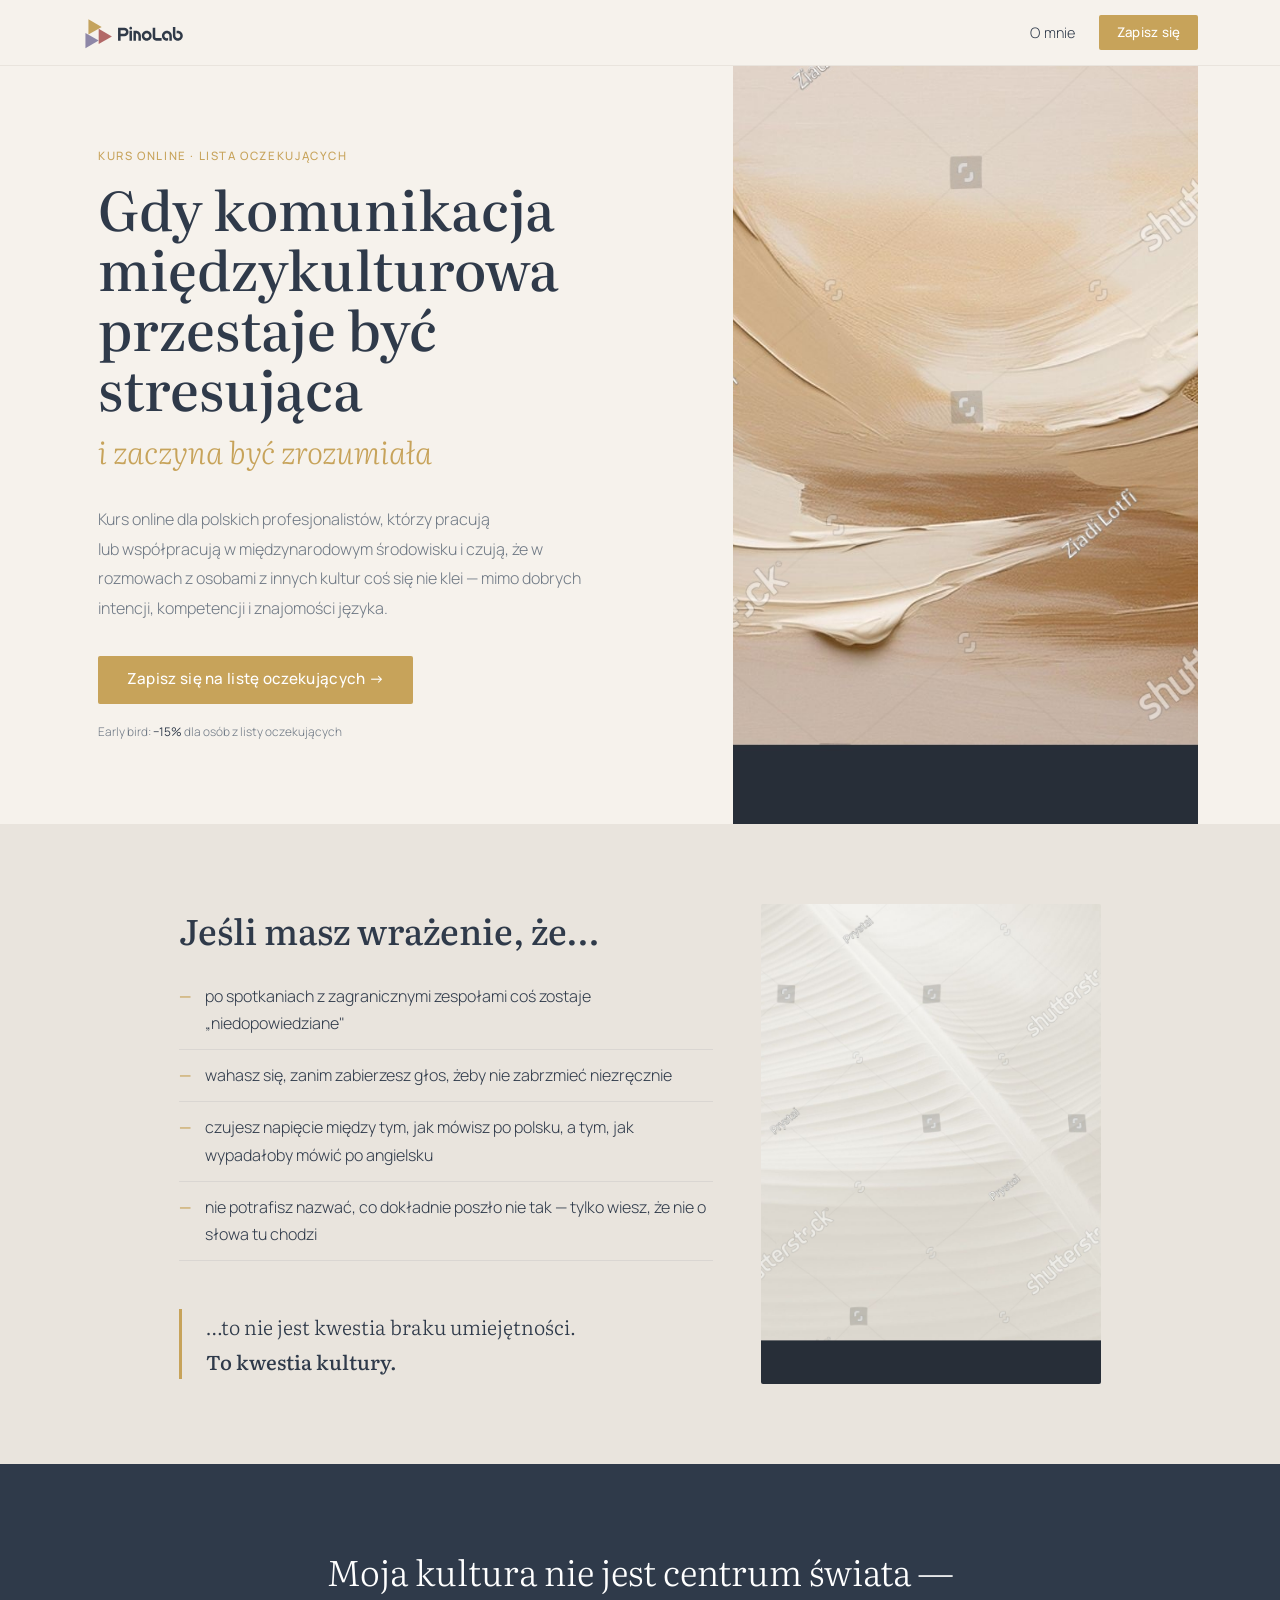
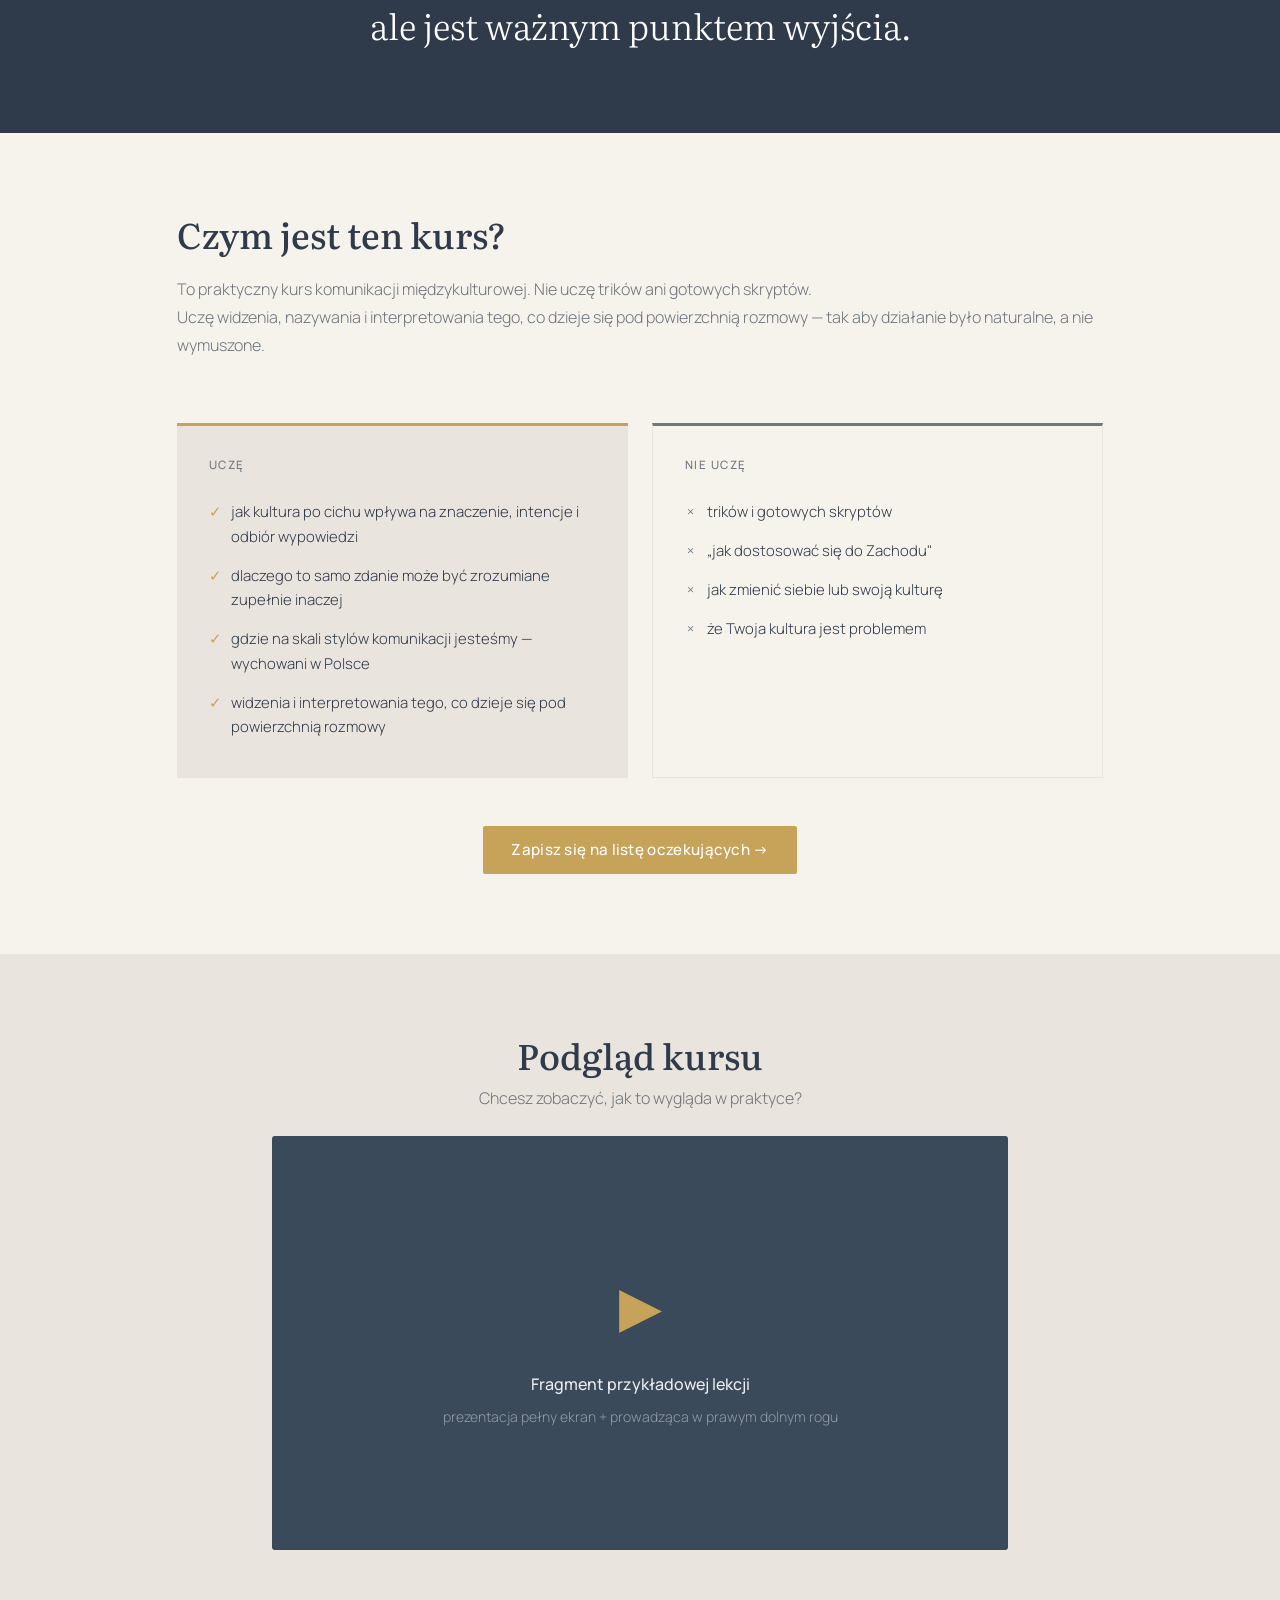
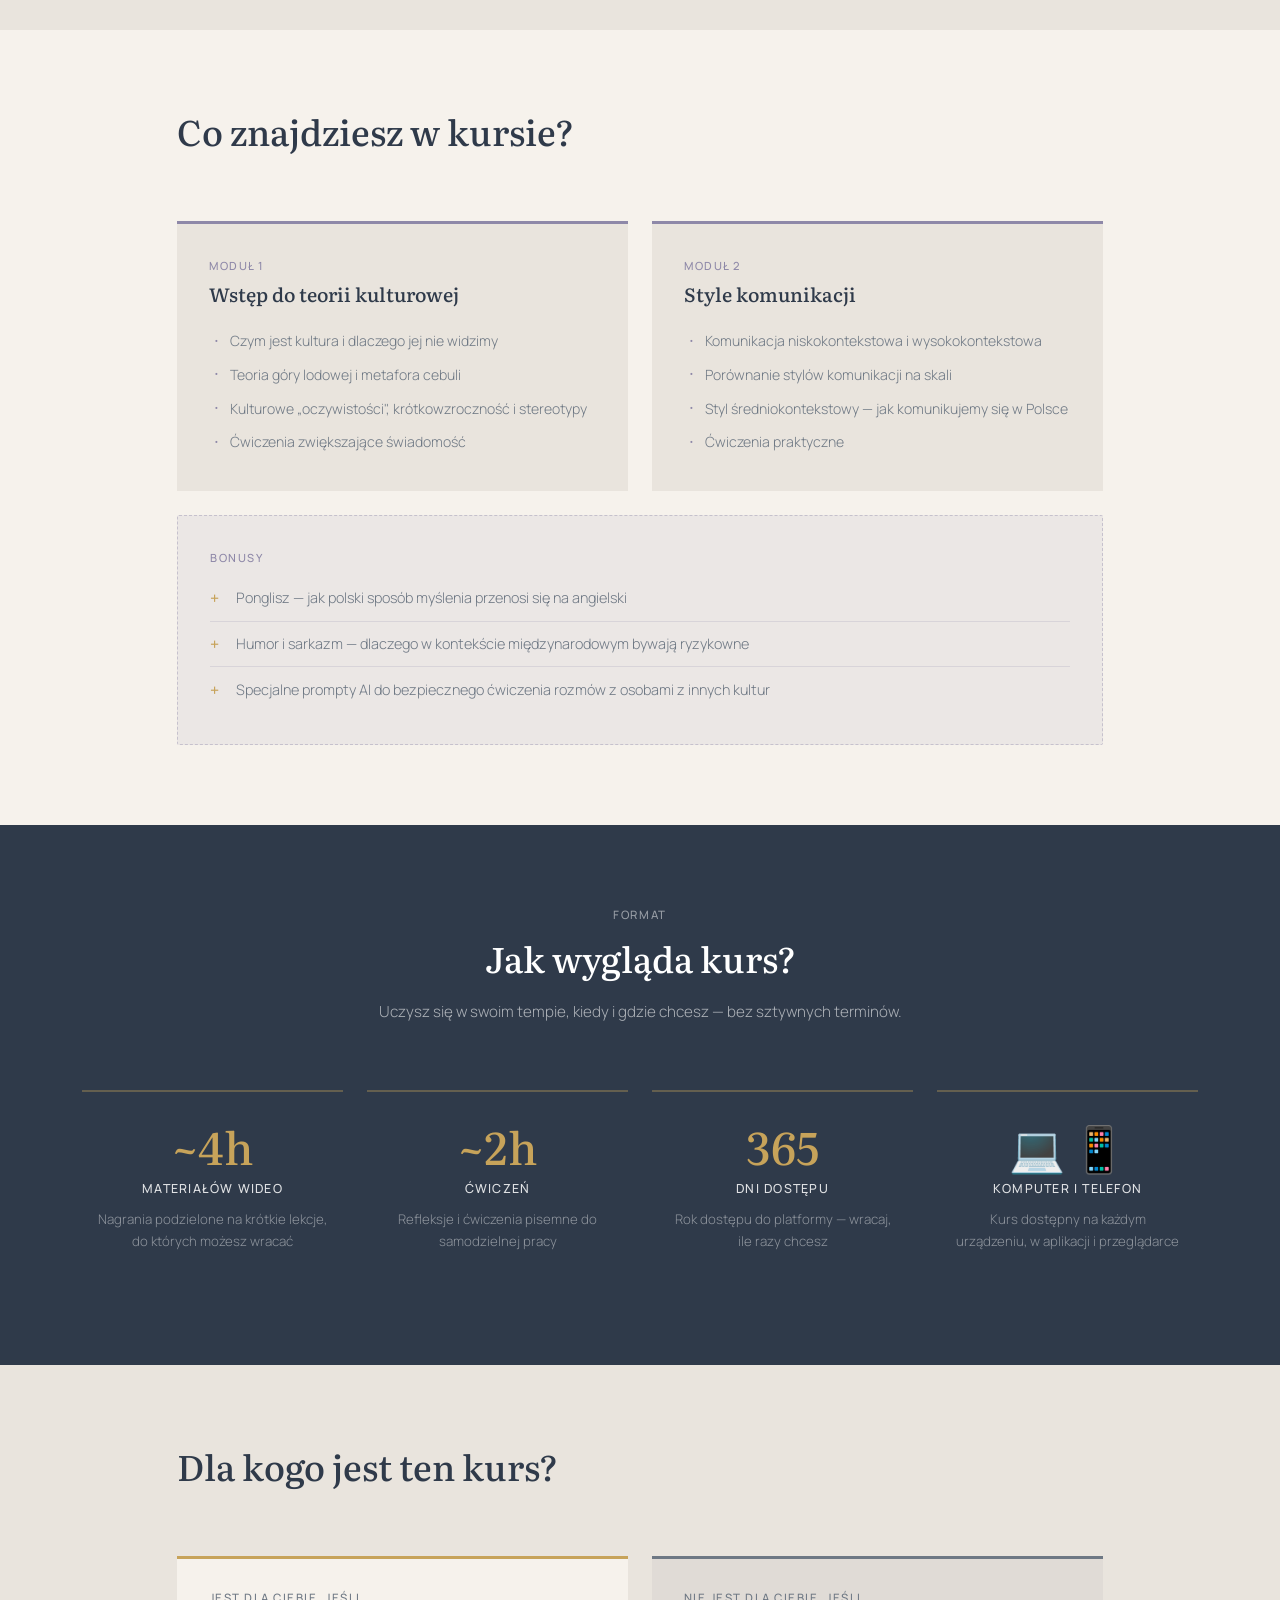
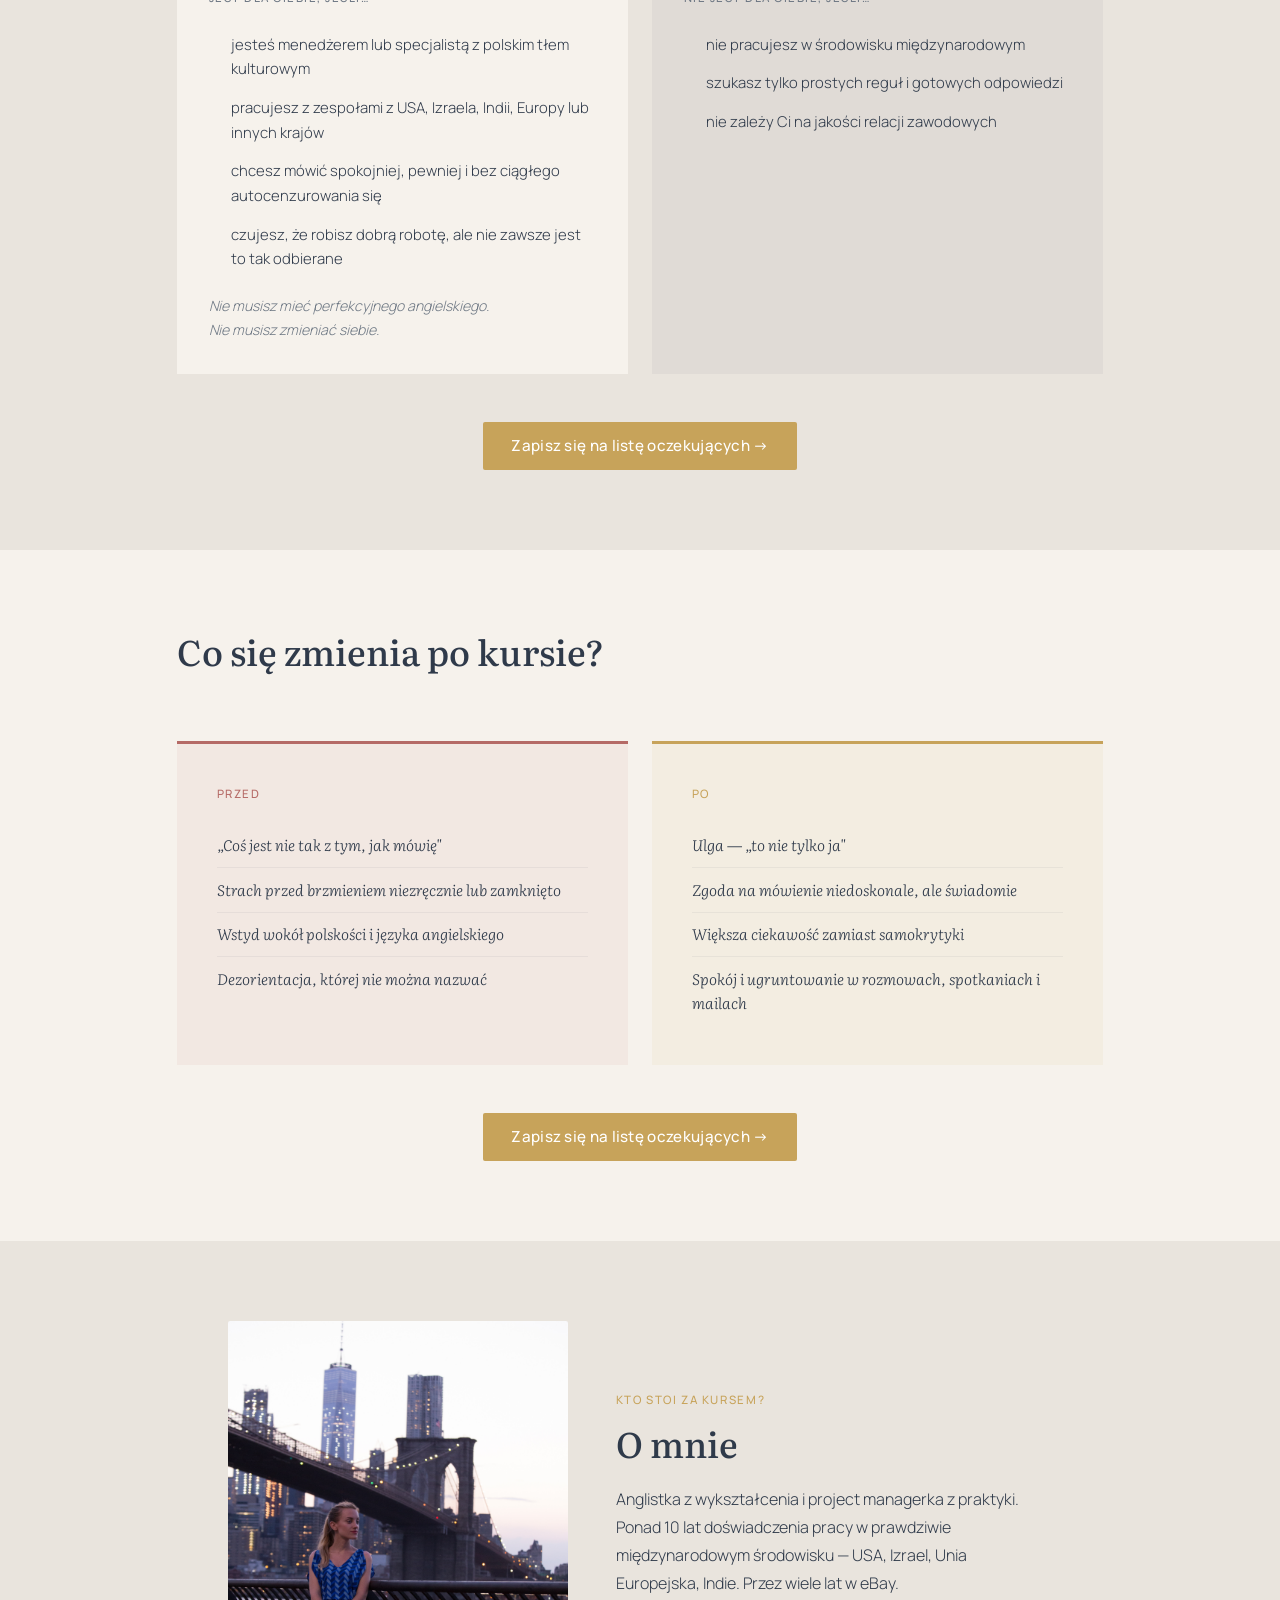
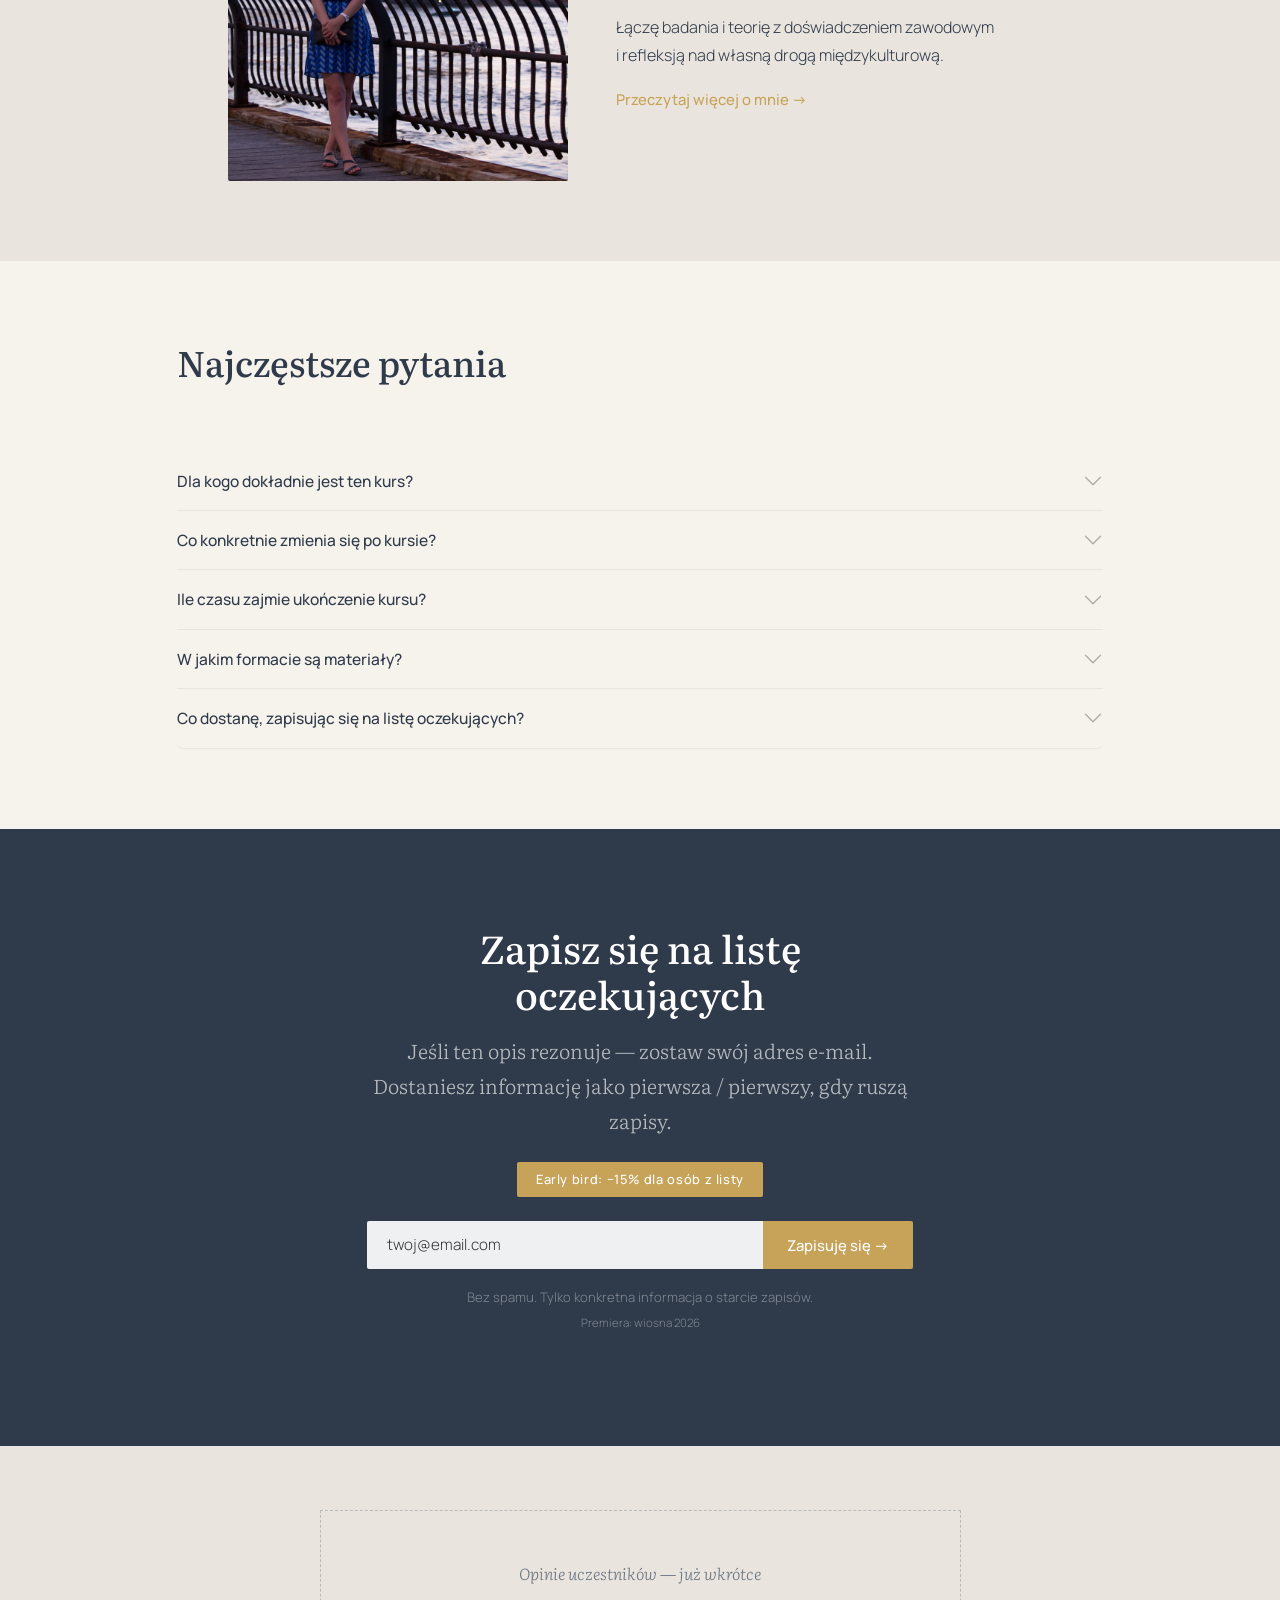
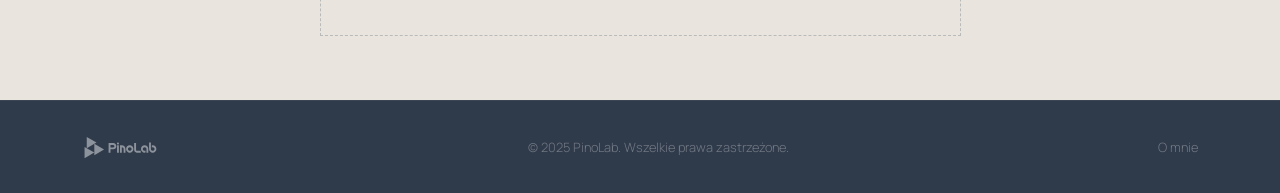
==== commit b088397c: "hero updated" ====
--- a/index.html
+++ b/index.html
@@ -63,7 +63,7 @@
 
       <div class="col-lg-5 hero-image-col d-none d-lg-flex align-items-stretch">
         <img
-          src="images/stock-photo-art-acrylic-smear-blot-brushstroke-painting-wall-abstract-texture-beige-white-color-stain-2510033073.jpg"
+          src="images/stock-photo-art-acrylic-smear-blot-brushstroke-painting-wall-abstract-texture-beige-white-color-stain-2510033073(1).jpg"
           alt=""
           class="hero-image"
           aria-hidden="true">
--- a/style.css
+++ b/style.css
@@ -528,8 +528,8 @@
 
 .o-mnie-image {
   width: 100%;
-  max-width: 300px;
-  height: 360px;
+  max-width: 380px;
+  height: 460px;
   object-fit: cover;
   border-radius: 2px;
   display: block;
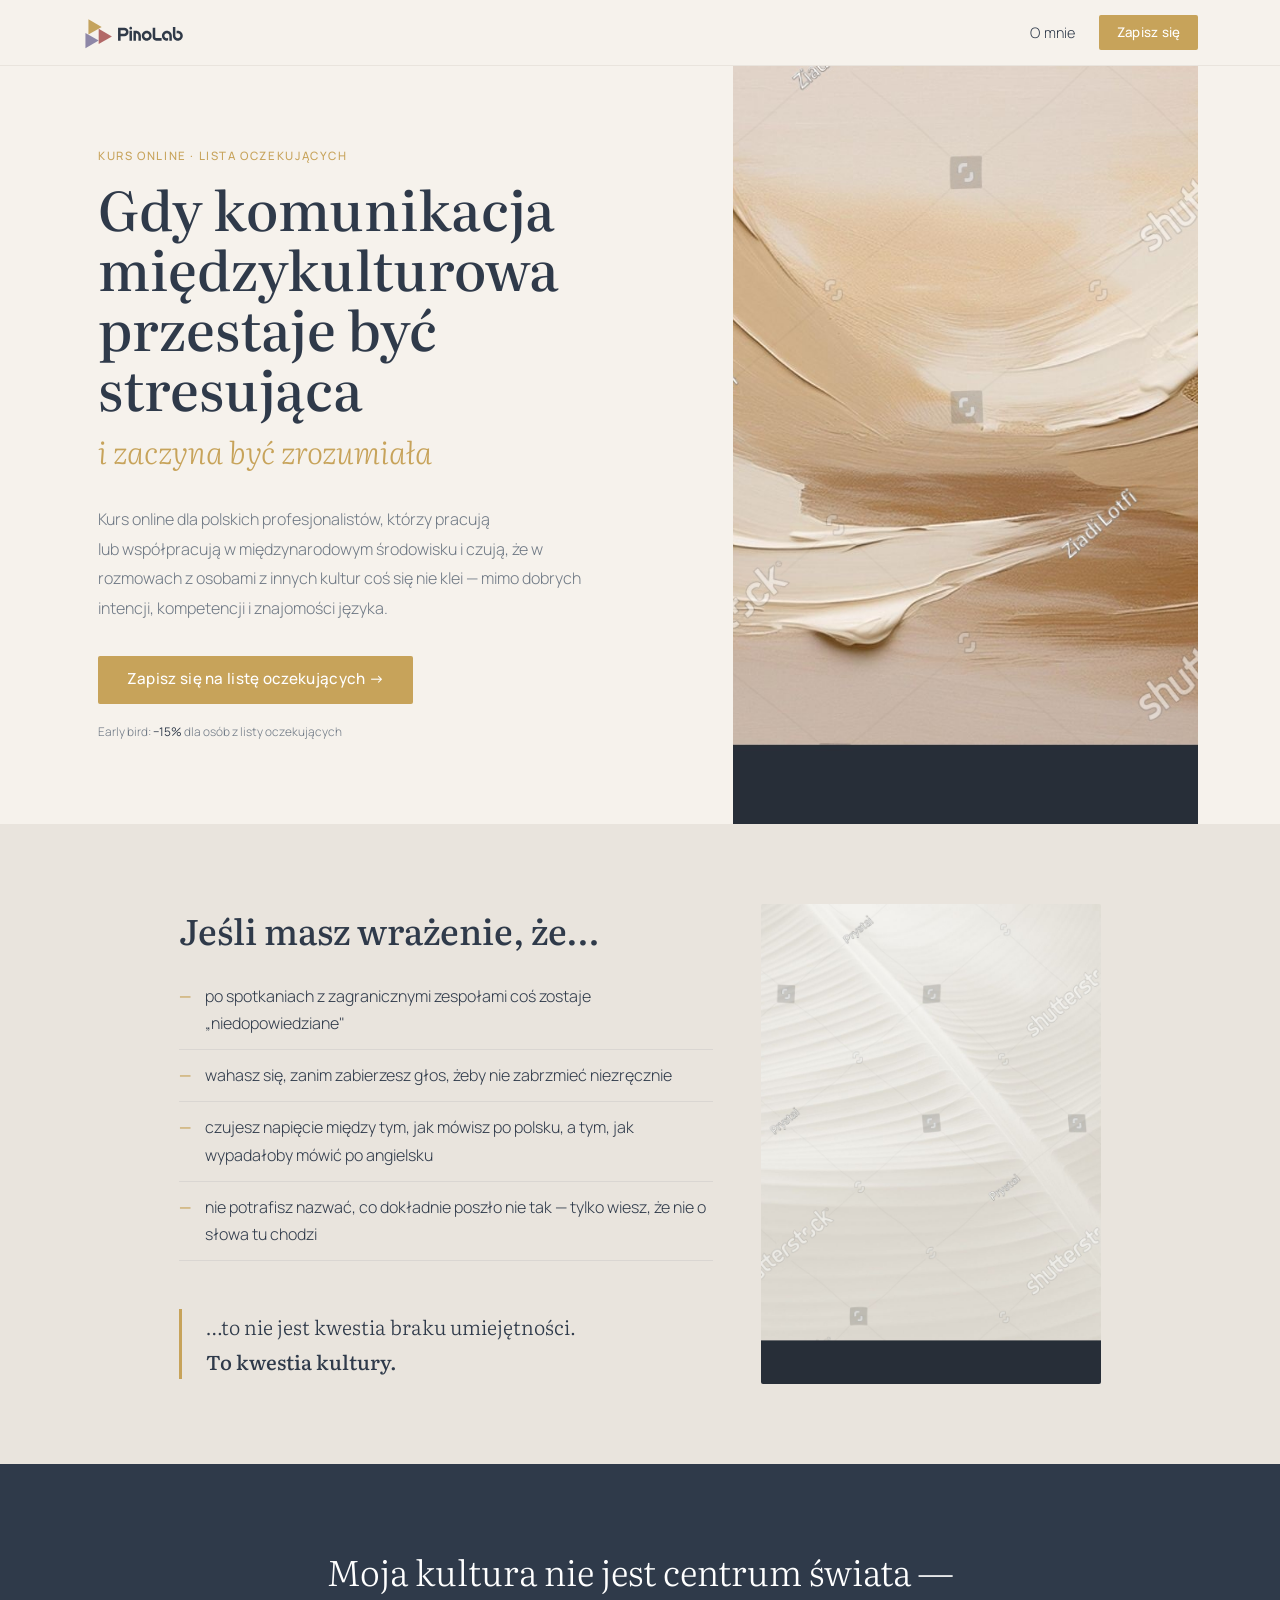
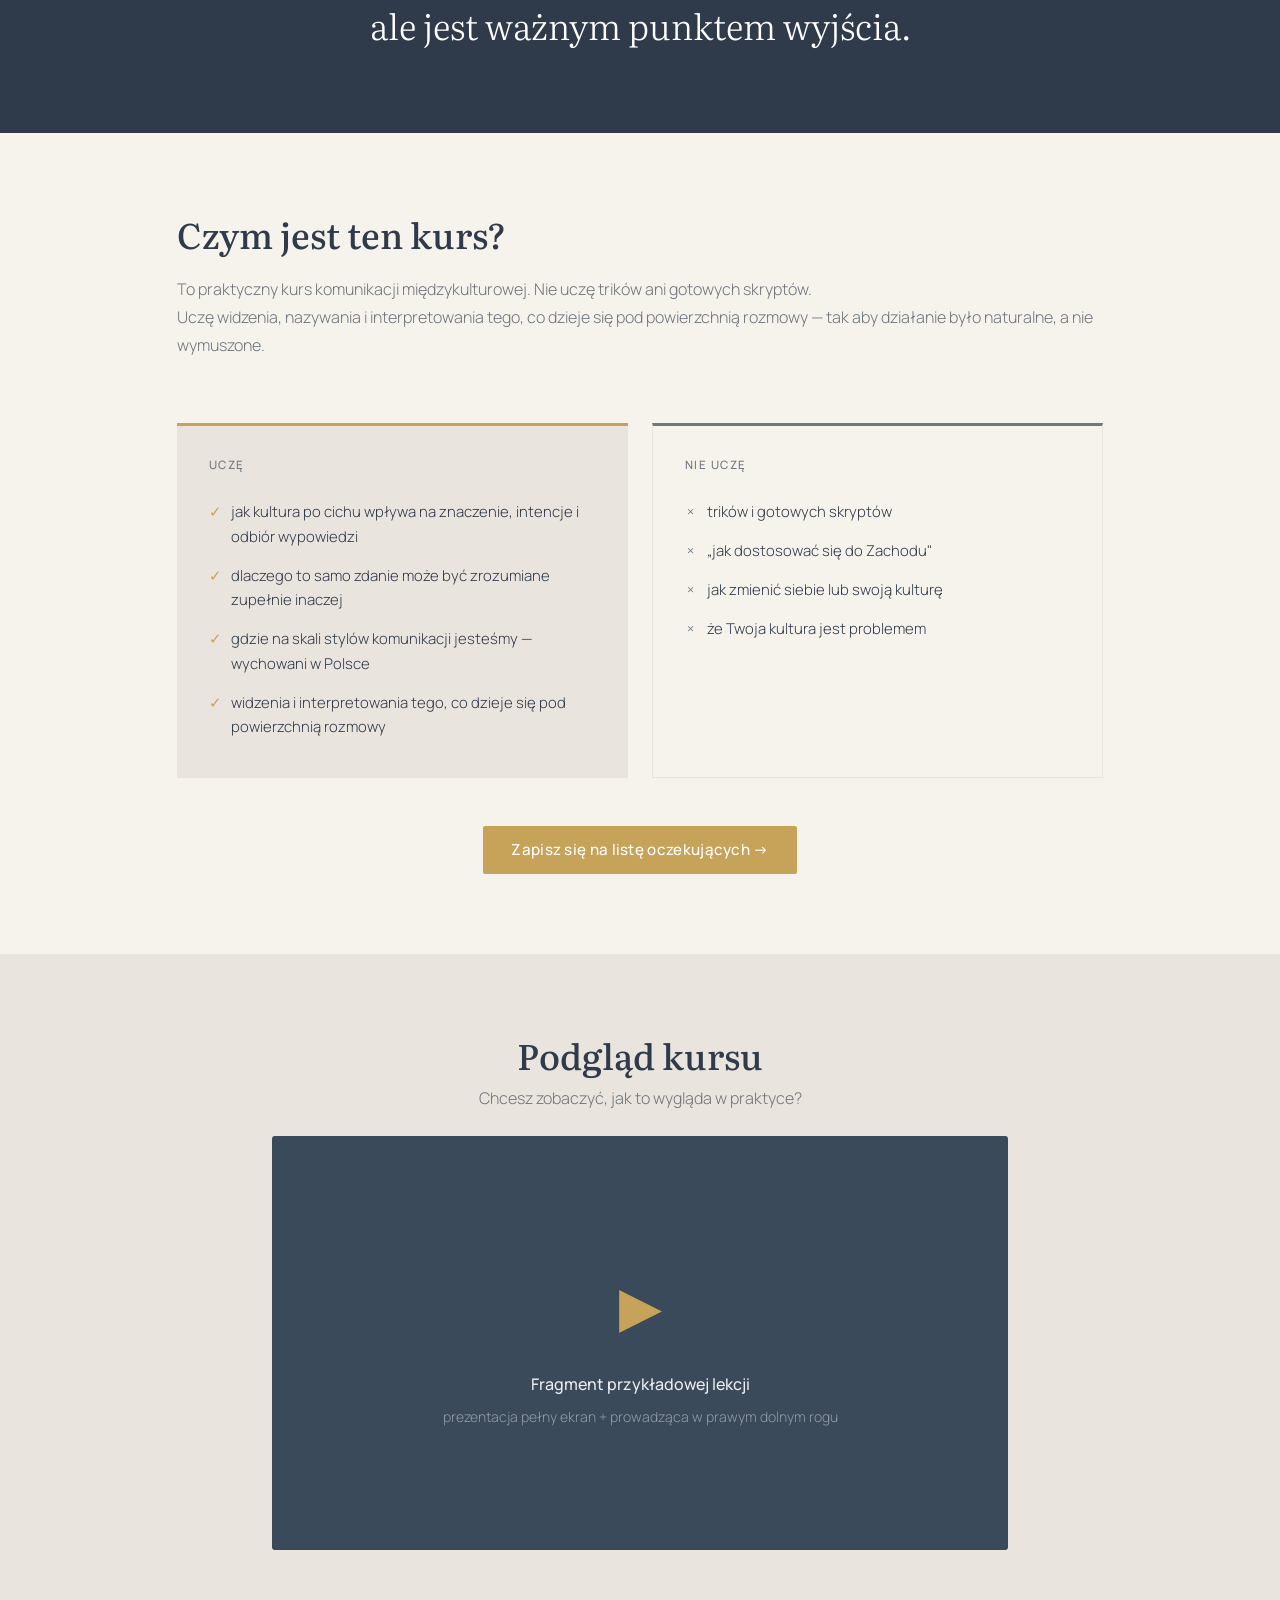
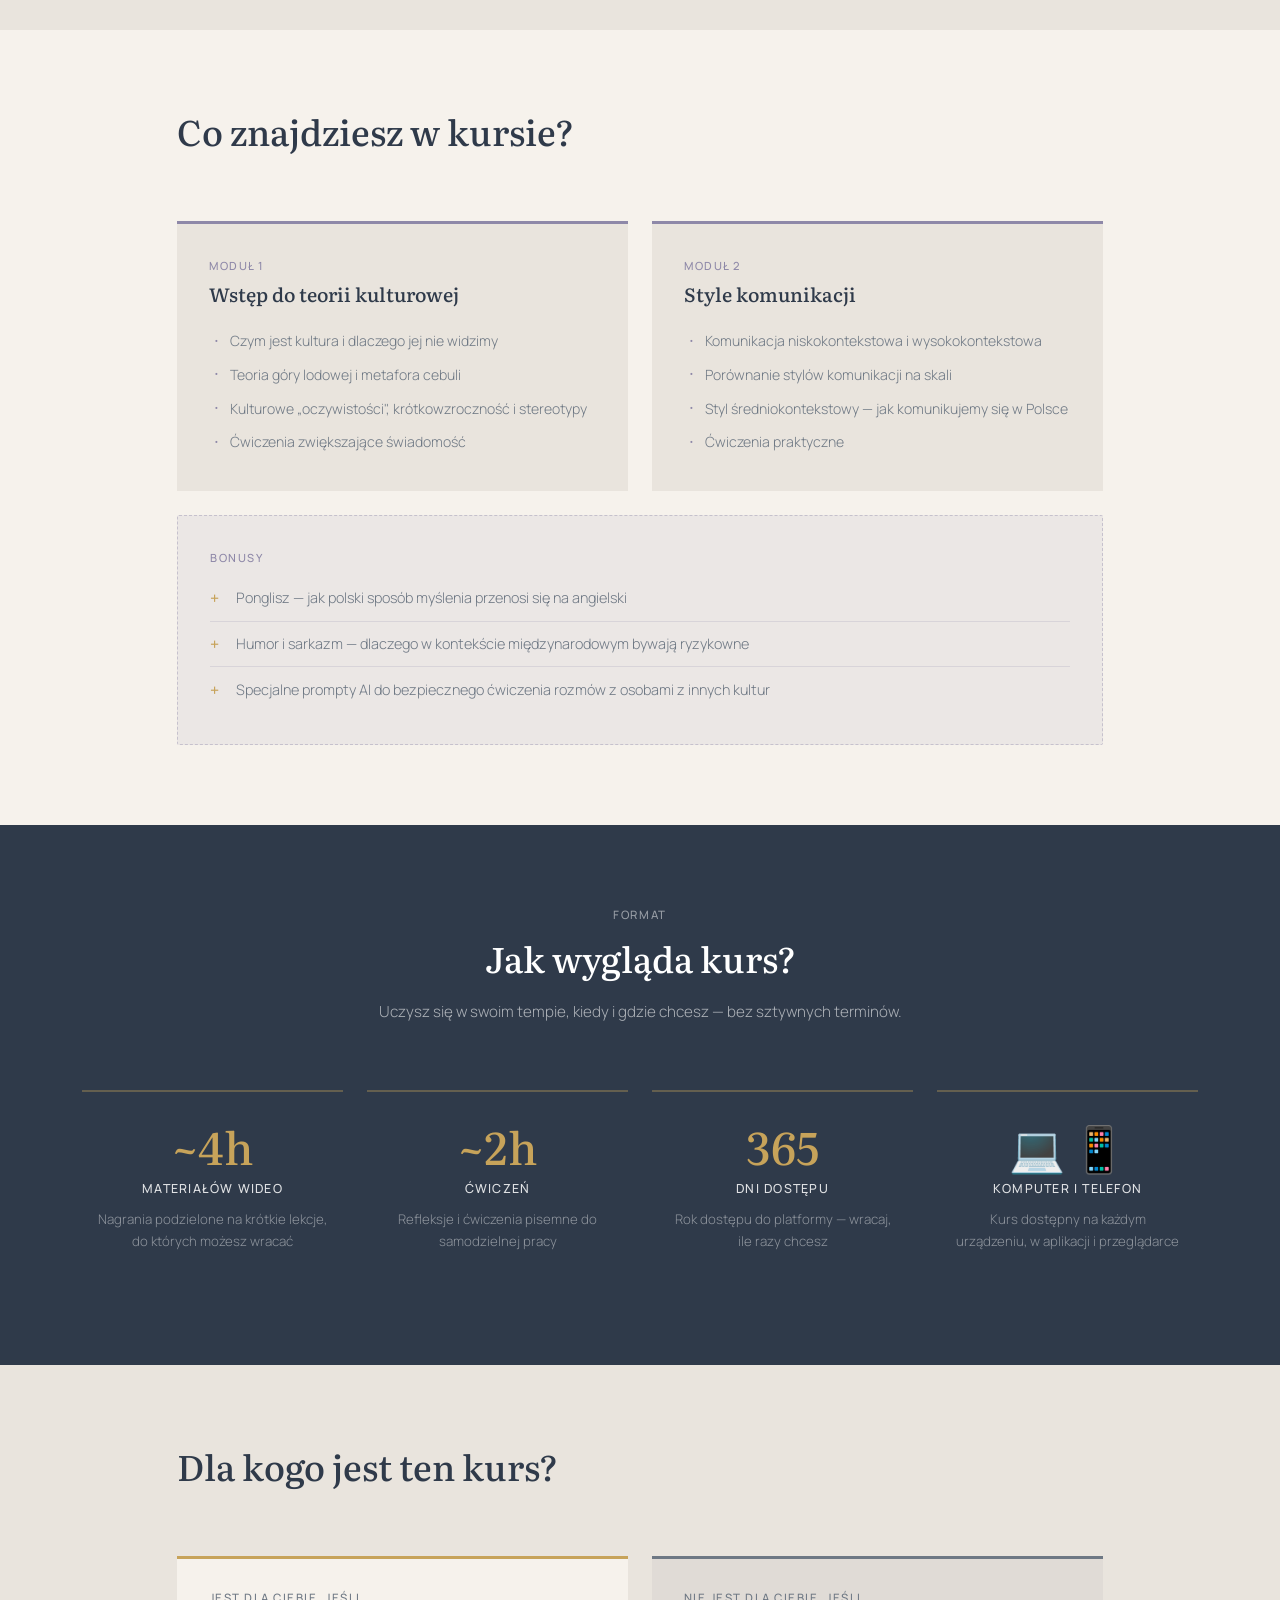
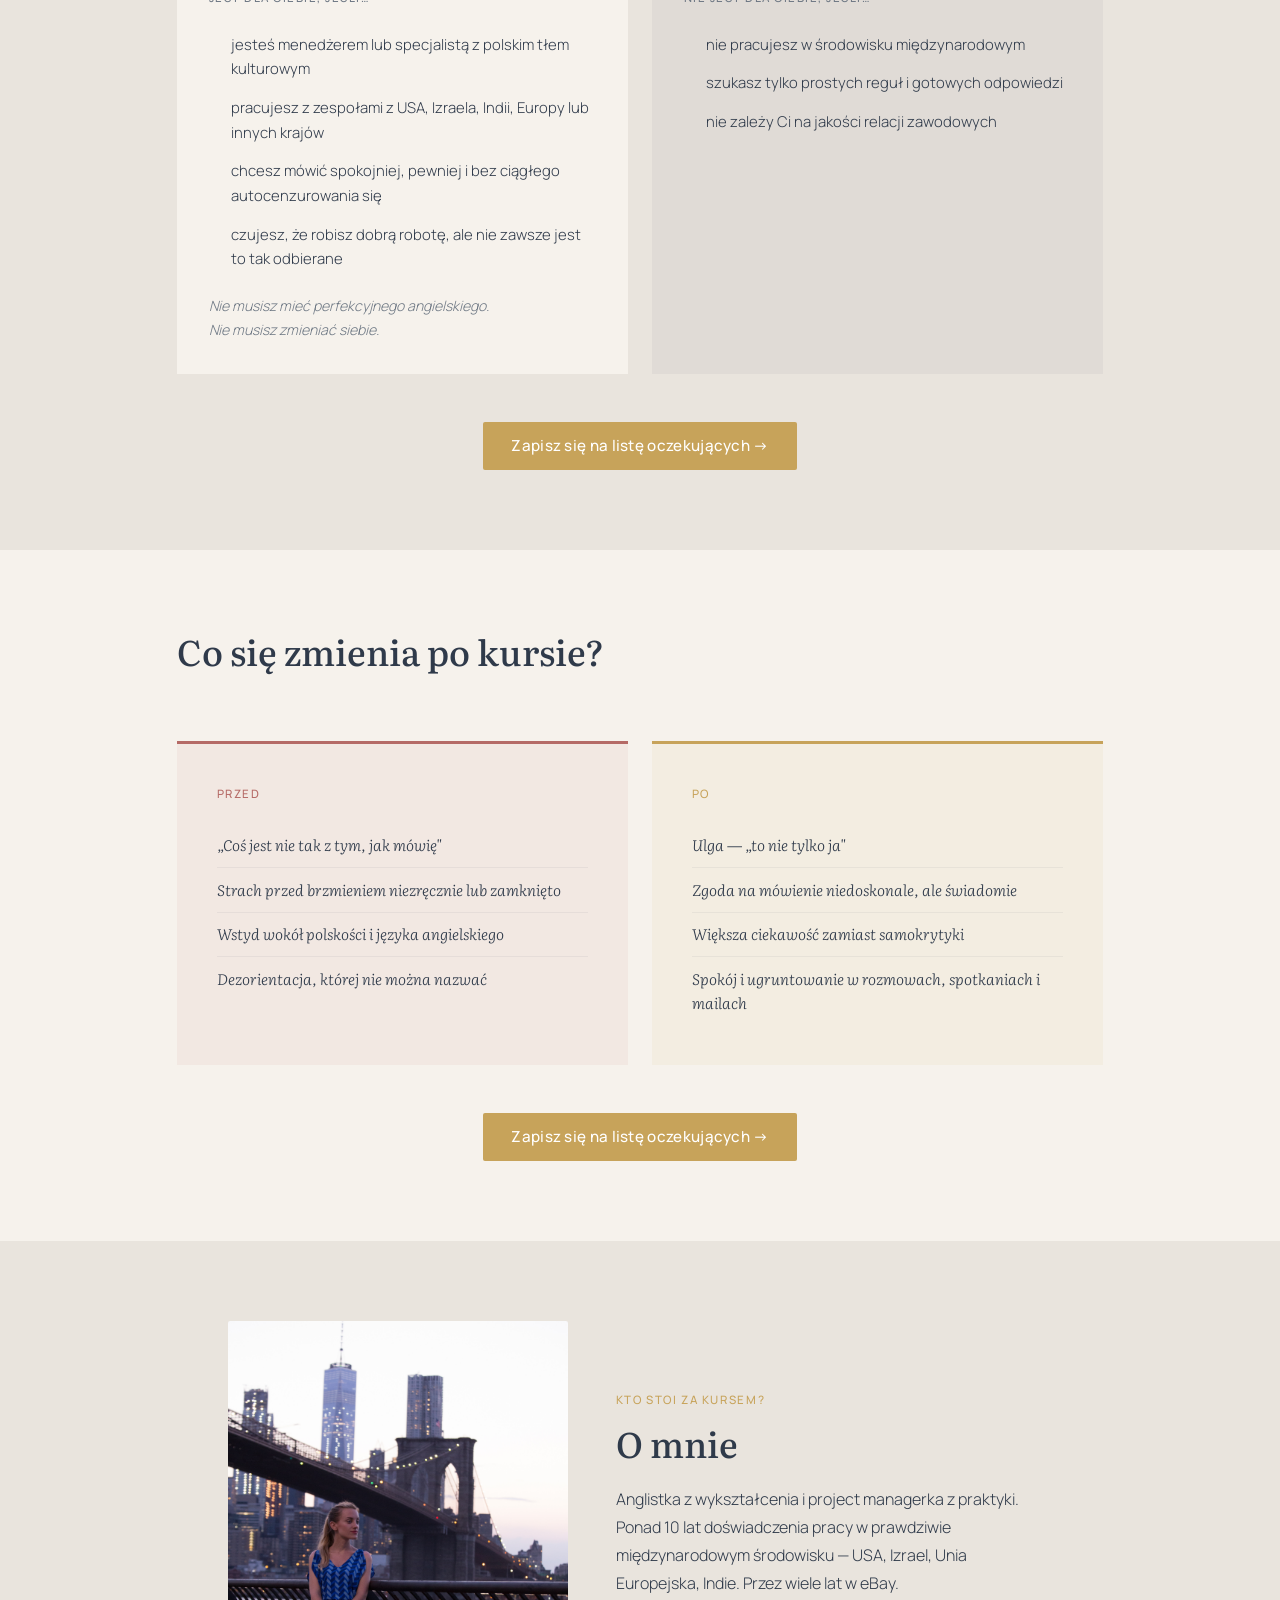
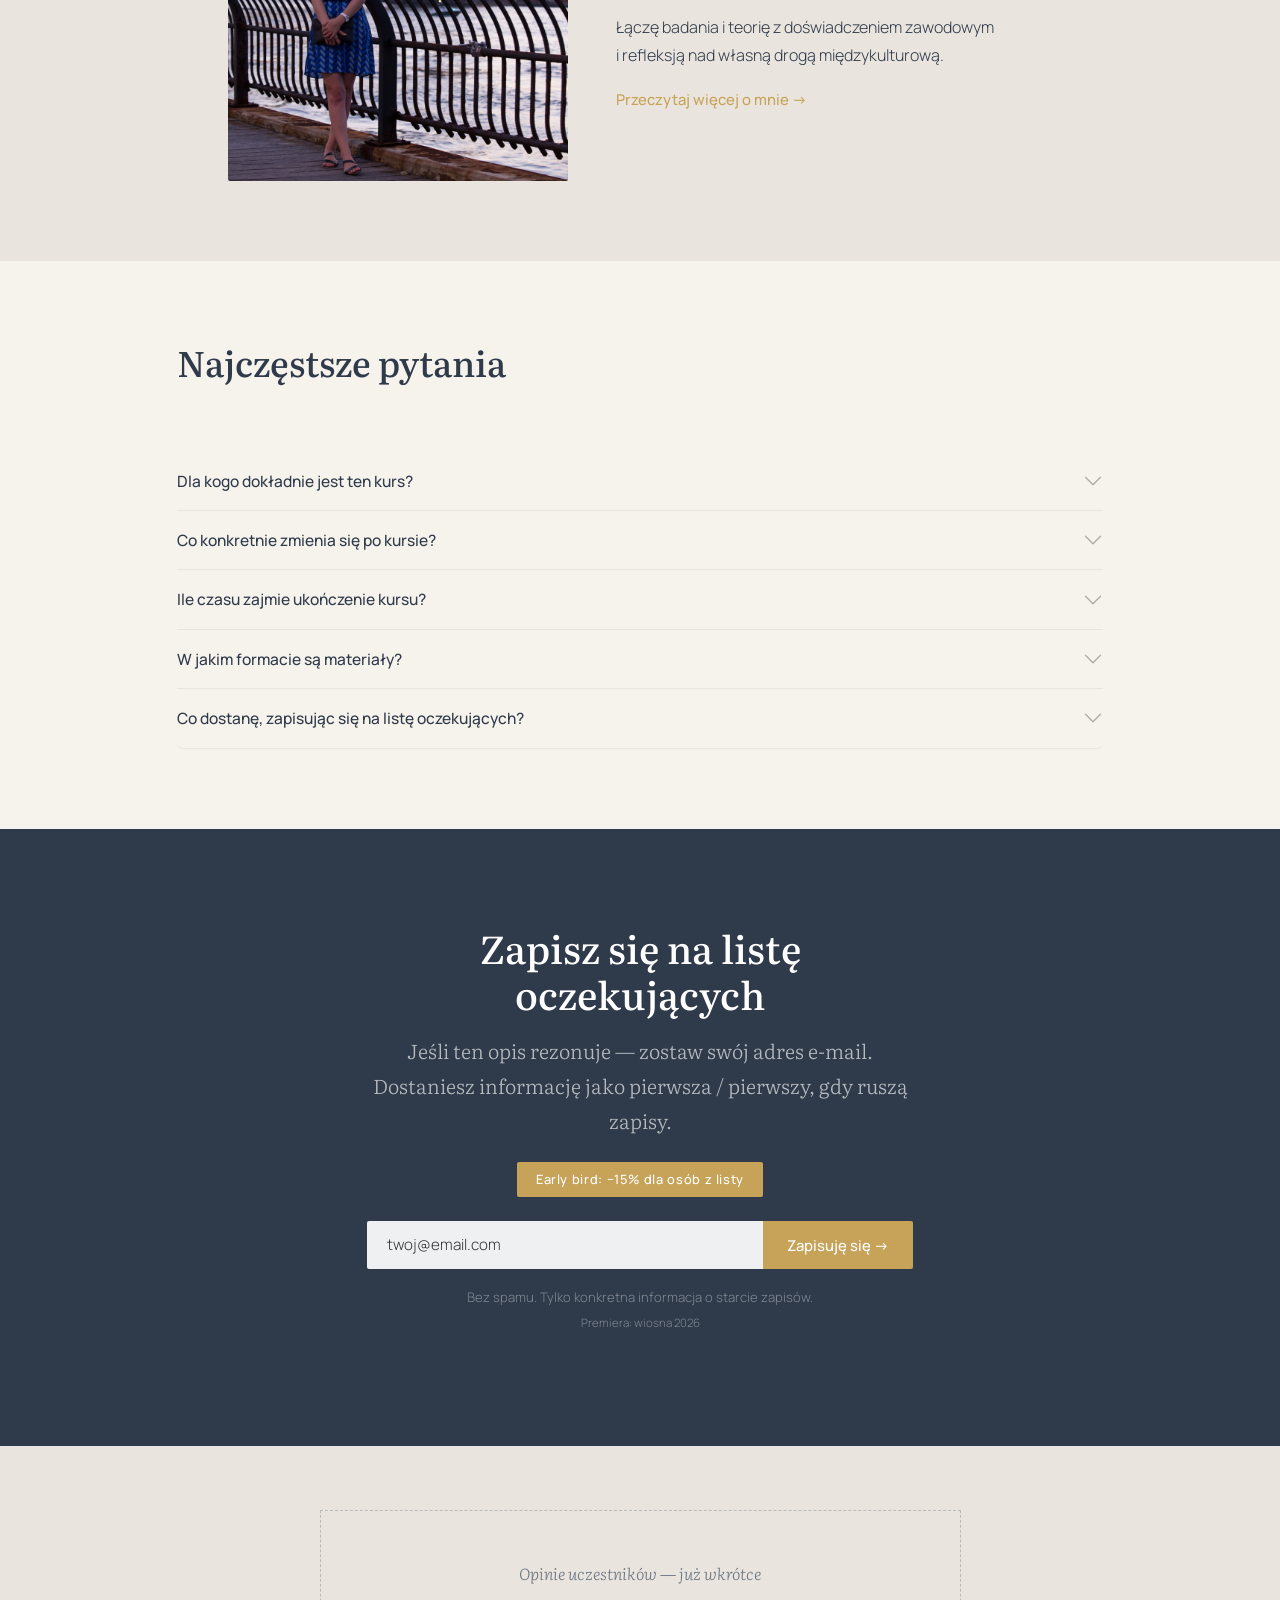
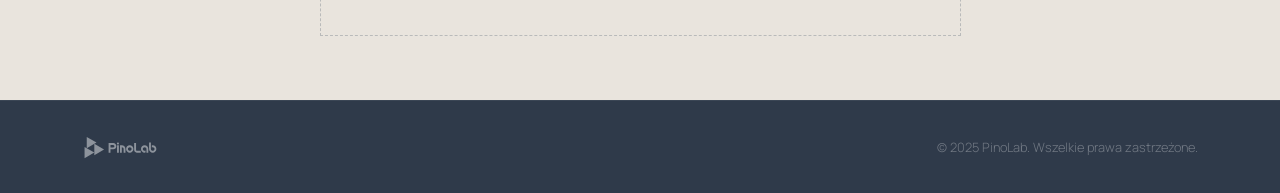
==== commit 73418dfd: "usuniecie o mnie z footera" ====
--- a/index.html
+++ b/index.html
@@ -657,7 +657,6 @@
         <img src="logo.svg" alt="PinoLab" class="logo-footer">
       </a>
       <span>&copy; 2025 PinoLab. Wszelkie prawa zastrzeżone.</span>
-      <a href="o-mnie.html">O mnie</a>
     </div>
   </div>
 </footer>
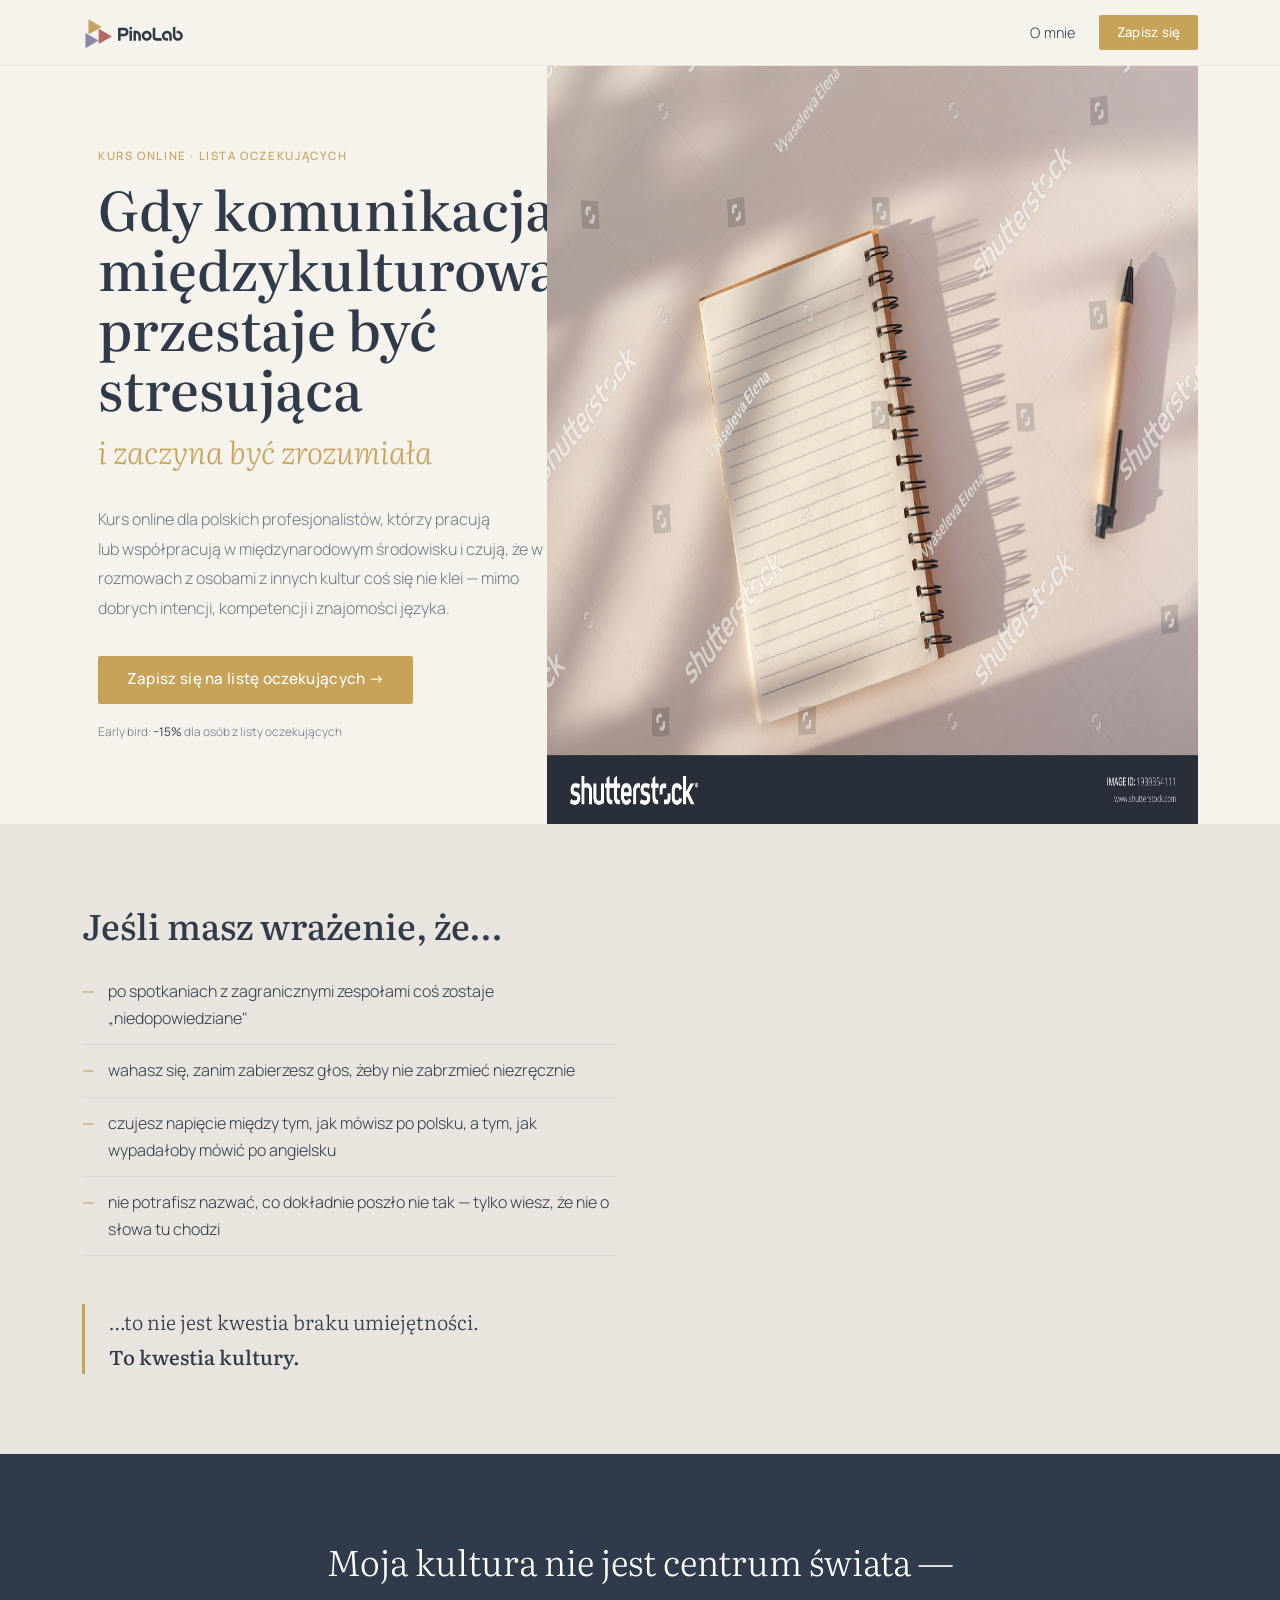
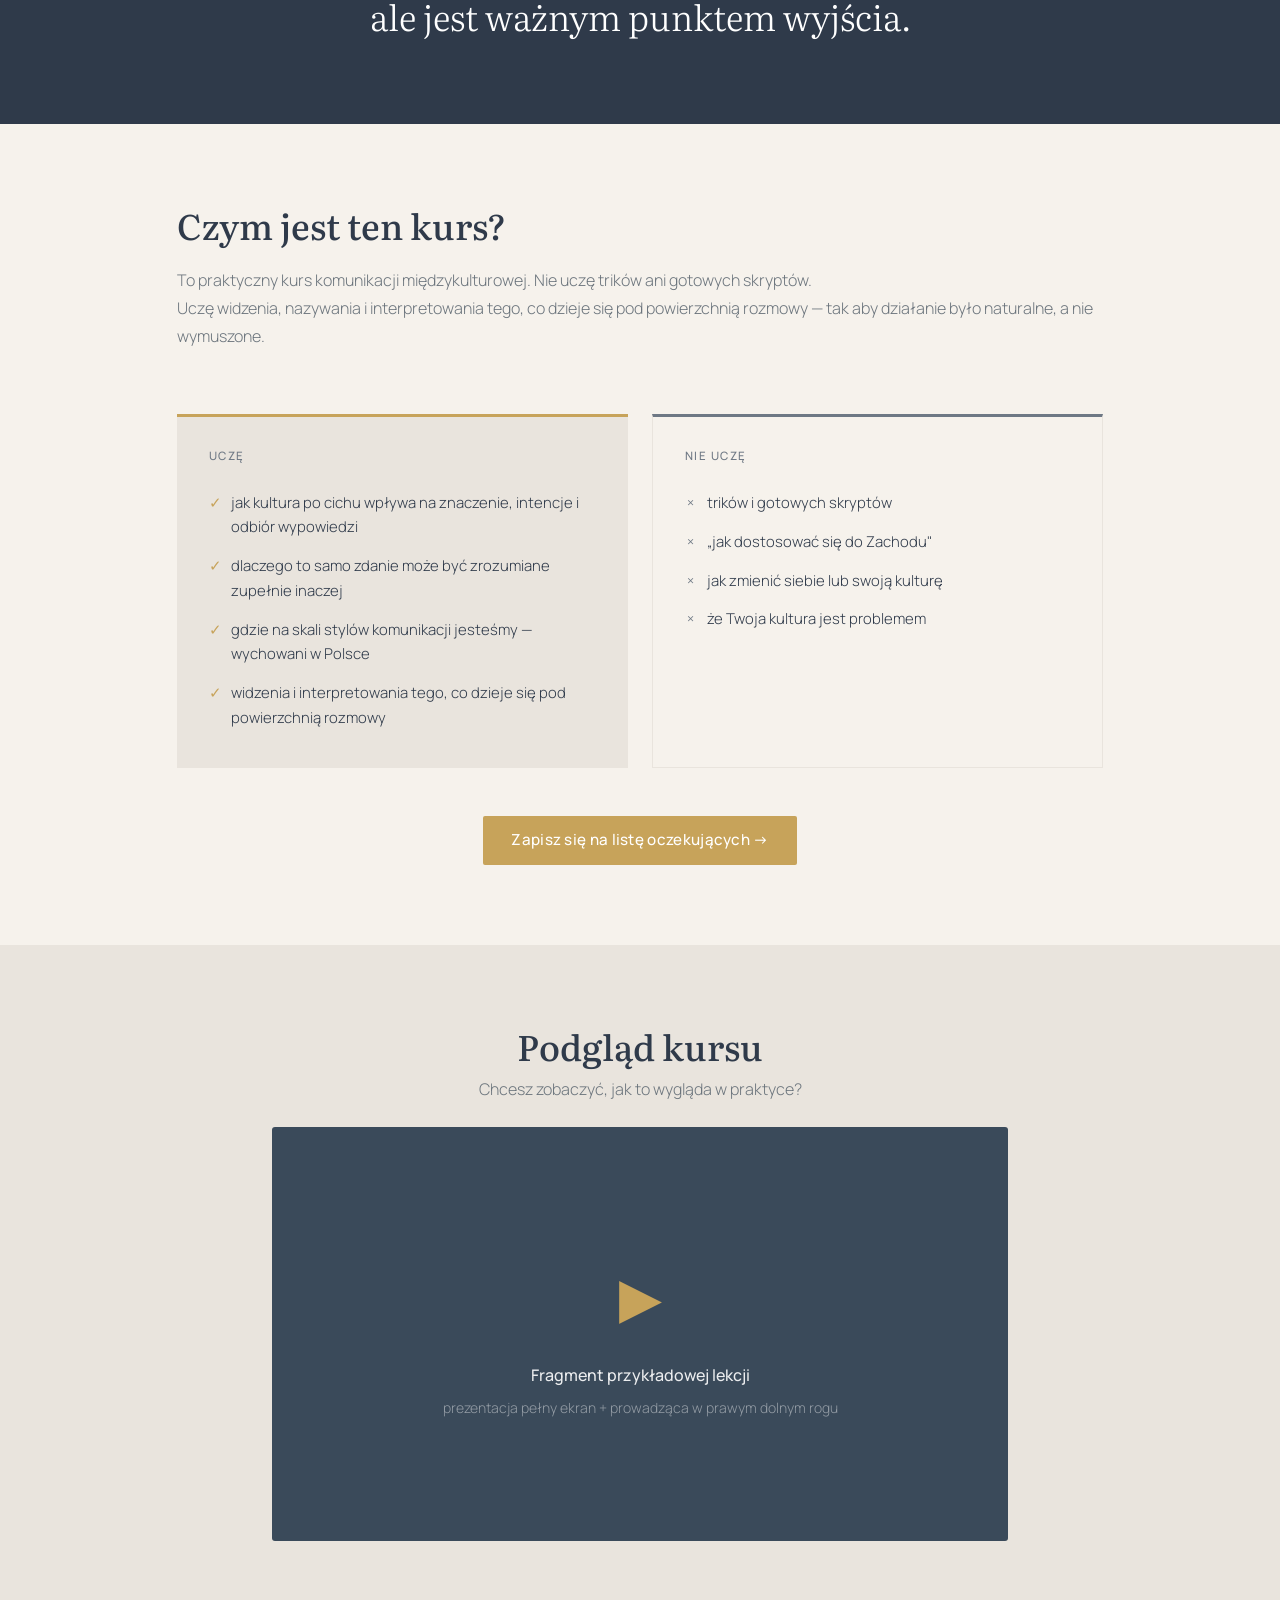
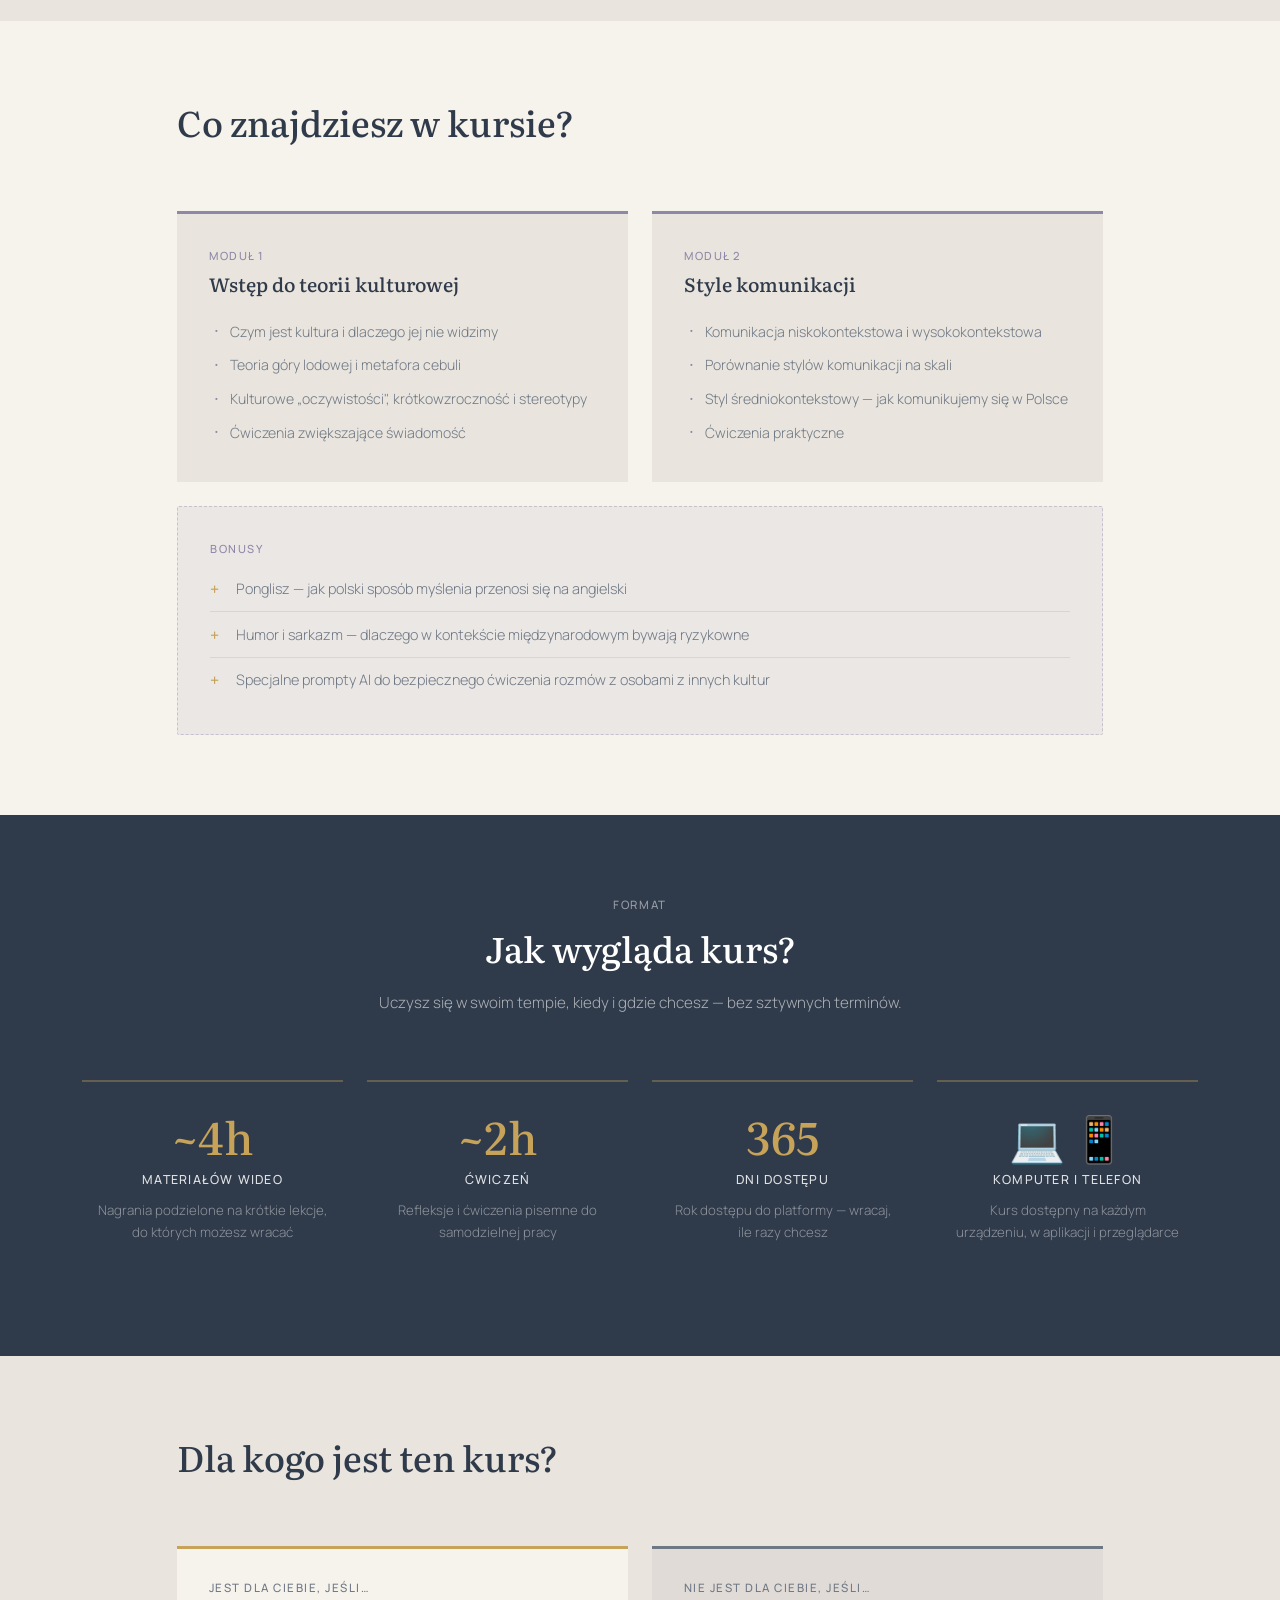
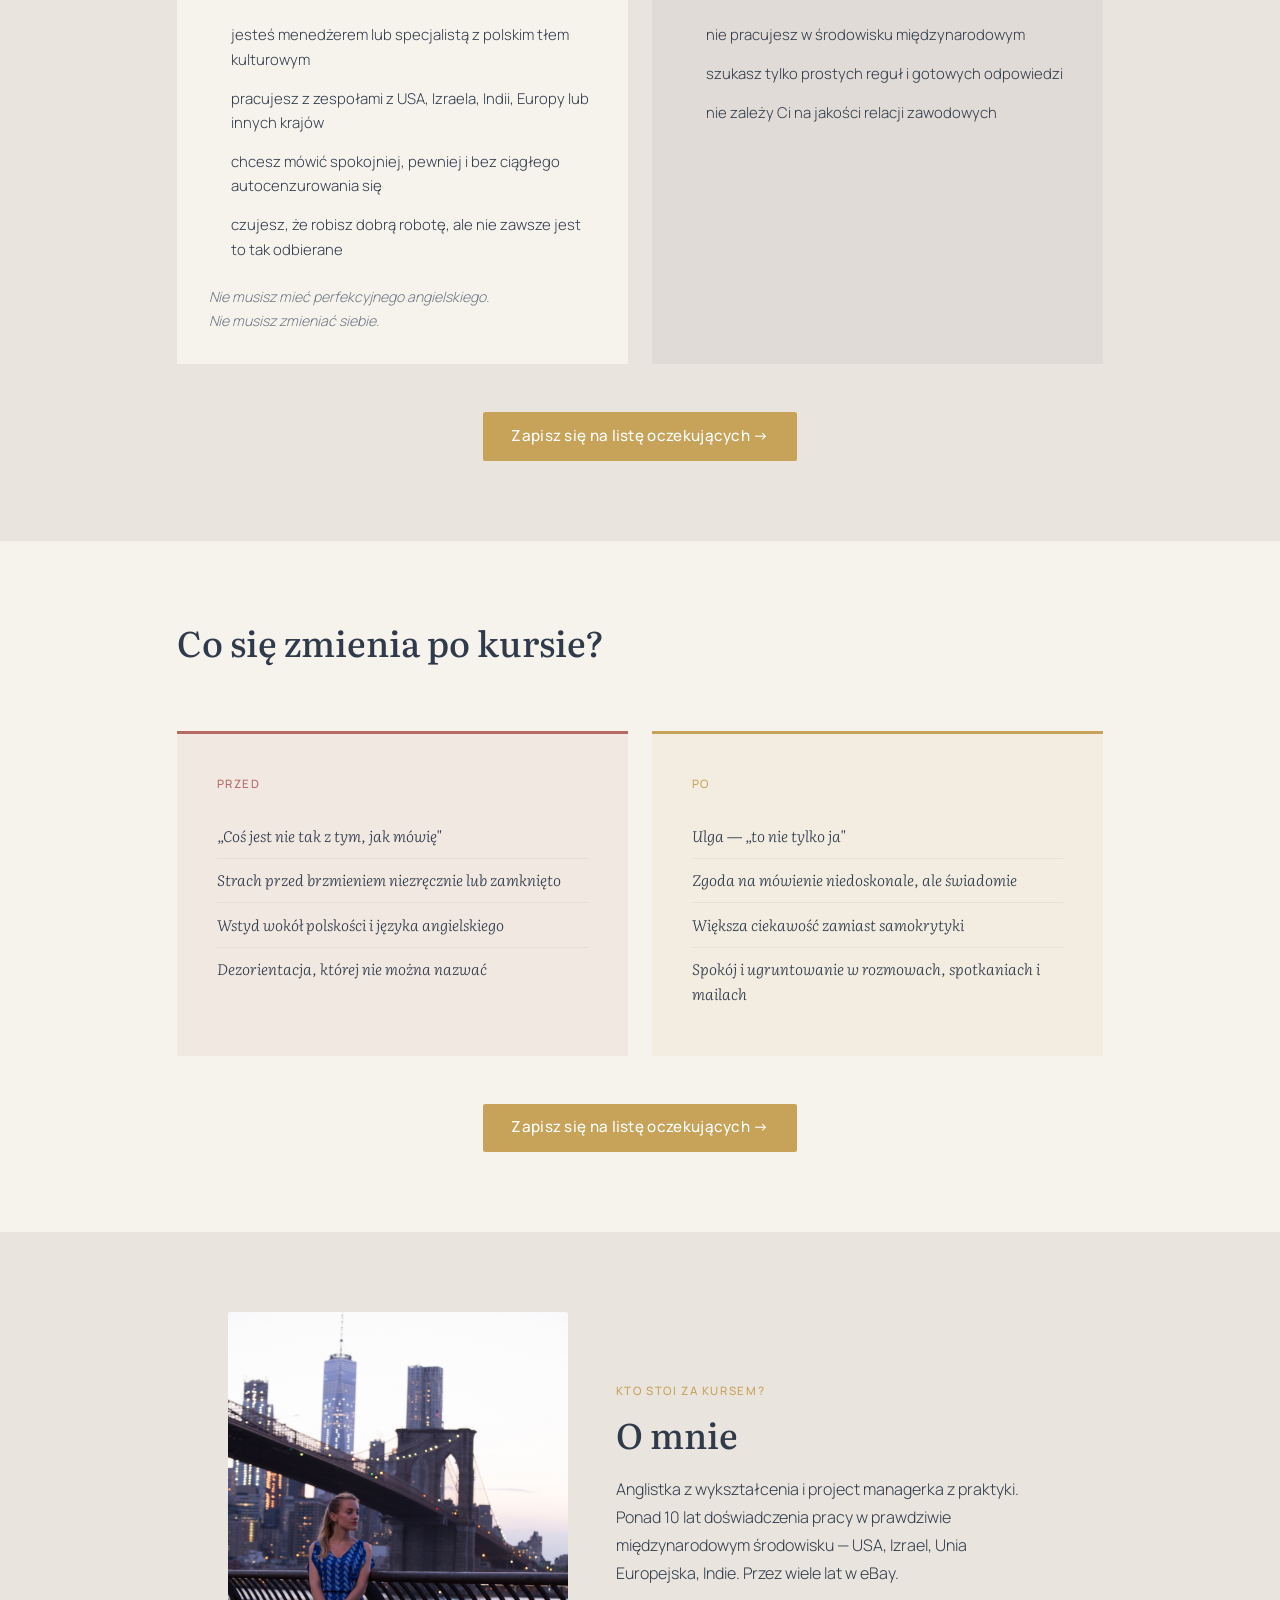
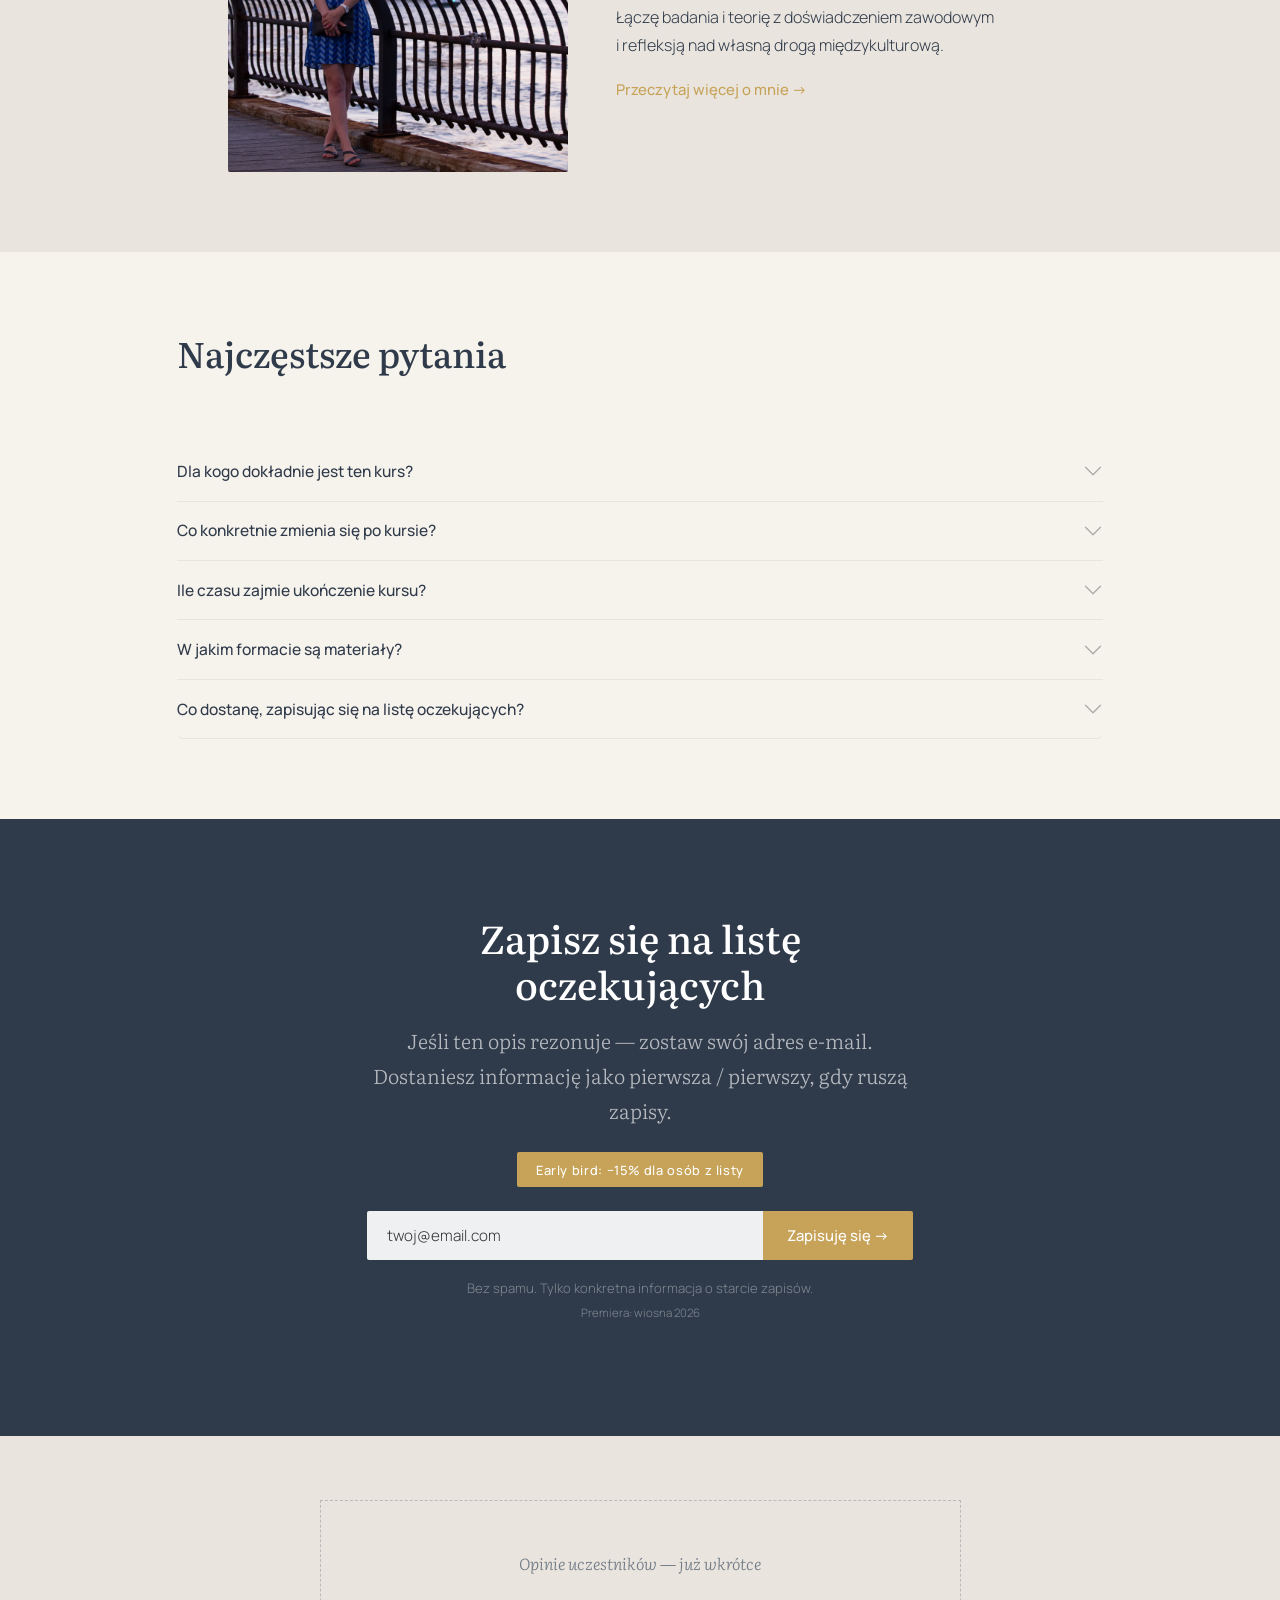
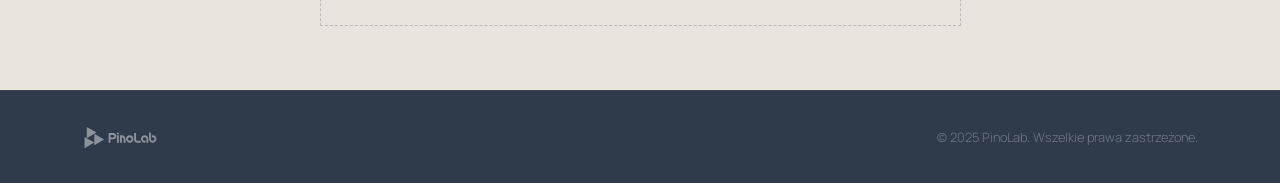
==== commit 0963fe6f: "nowy hero" ====
--- a/index.html
+++ b/index.html
@@ -40,7 +40,7 @@
   <div class="container">
     <div class="row g-0 hero-row align-items-stretch">
 
-      <div class="col-lg-7 d-flex align-items-center">
+      <div class="col-lg-5 d-flex align-items-center">
         <div class="hero-content">
           <p class="section-label">Kurs online &middot; Lista oczekujących</p>
           <h1 class="hero-title">
@@ -61,9 +61,9 @@
         </div>
       </div>
 
-      <div class="col-lg-5 hero-image-col d-none d-lg-flex align-items-stretch">
+      <div class="col-lg-7 hero-image-col d-none d-lg-flex align-items-stretch">
         <img
-          src="images/stock-photo-art-acrylic-smear-blot-brushstroke-painting-wall-abstract-texture-beige-white-color-stain-2510033073(1).jpg"
+          src="images/stock-photo-open-spiral-notebook-on-table-and-pen-on-a-white-table-background-fashion-shadow-concept-sunlight-1939354111.jpg"
           alt=""
           class="hero-image"
           aria-hidden="true">
@@ -79,7 +79,7 @@
      ========================================== -->
 <section class="section-problem">
   <div class="container">
-    <div class="row justify-content-center align-items-center g-5">
+    <div class="row justify-content-start align-items-center g-5">
 
       <div class="col-lg-6">
         <h2 class="section-title">Jeśli masz wrażenie, że…</h2>
@@ -95,14 +95,6 @@
             <span class="font-literata-medium">To kwestia kultury.</span>
           </p>
         </div>
-      </div>
-
-      <div class="col-lg-4 d-none d-lg-block">
-        <img
-          src="images/stock-photo-a-close-view-of-a-pale-leaf-shows-the-structure-and-pattern-of-its-veins-the-light-creates-a-2710340857.jpg"
-          alt=""
-          class="deco-img-tall"
-          aria-hidden="true">
       </div>
 
     </div>
--- a/style.css
+++ b/style.css
@@ -129,7 +129,7 @@
 }
 
 .hero-row {
-  min-height: calc(68vh - 58px);
+  min-height: calc(78vh - 58px);
 }
 
 .hero-content {
@@ -158,13 +158,15 @@
   line-height: 1.85;
 }
 
-.hero-image-col { overflow: hidden; }
+.hero-image-col {
+  overflow: hidden;
+  display: flex;
+  align-items: center;
+  justify-content: center;
+}
 .hero-image {
   width: 100%;
-  height: 100%;
-  min-height: 500px;
-  object-fit: cover;
-  object-position: center;
+  height: auto;
   display: block;
 }
 
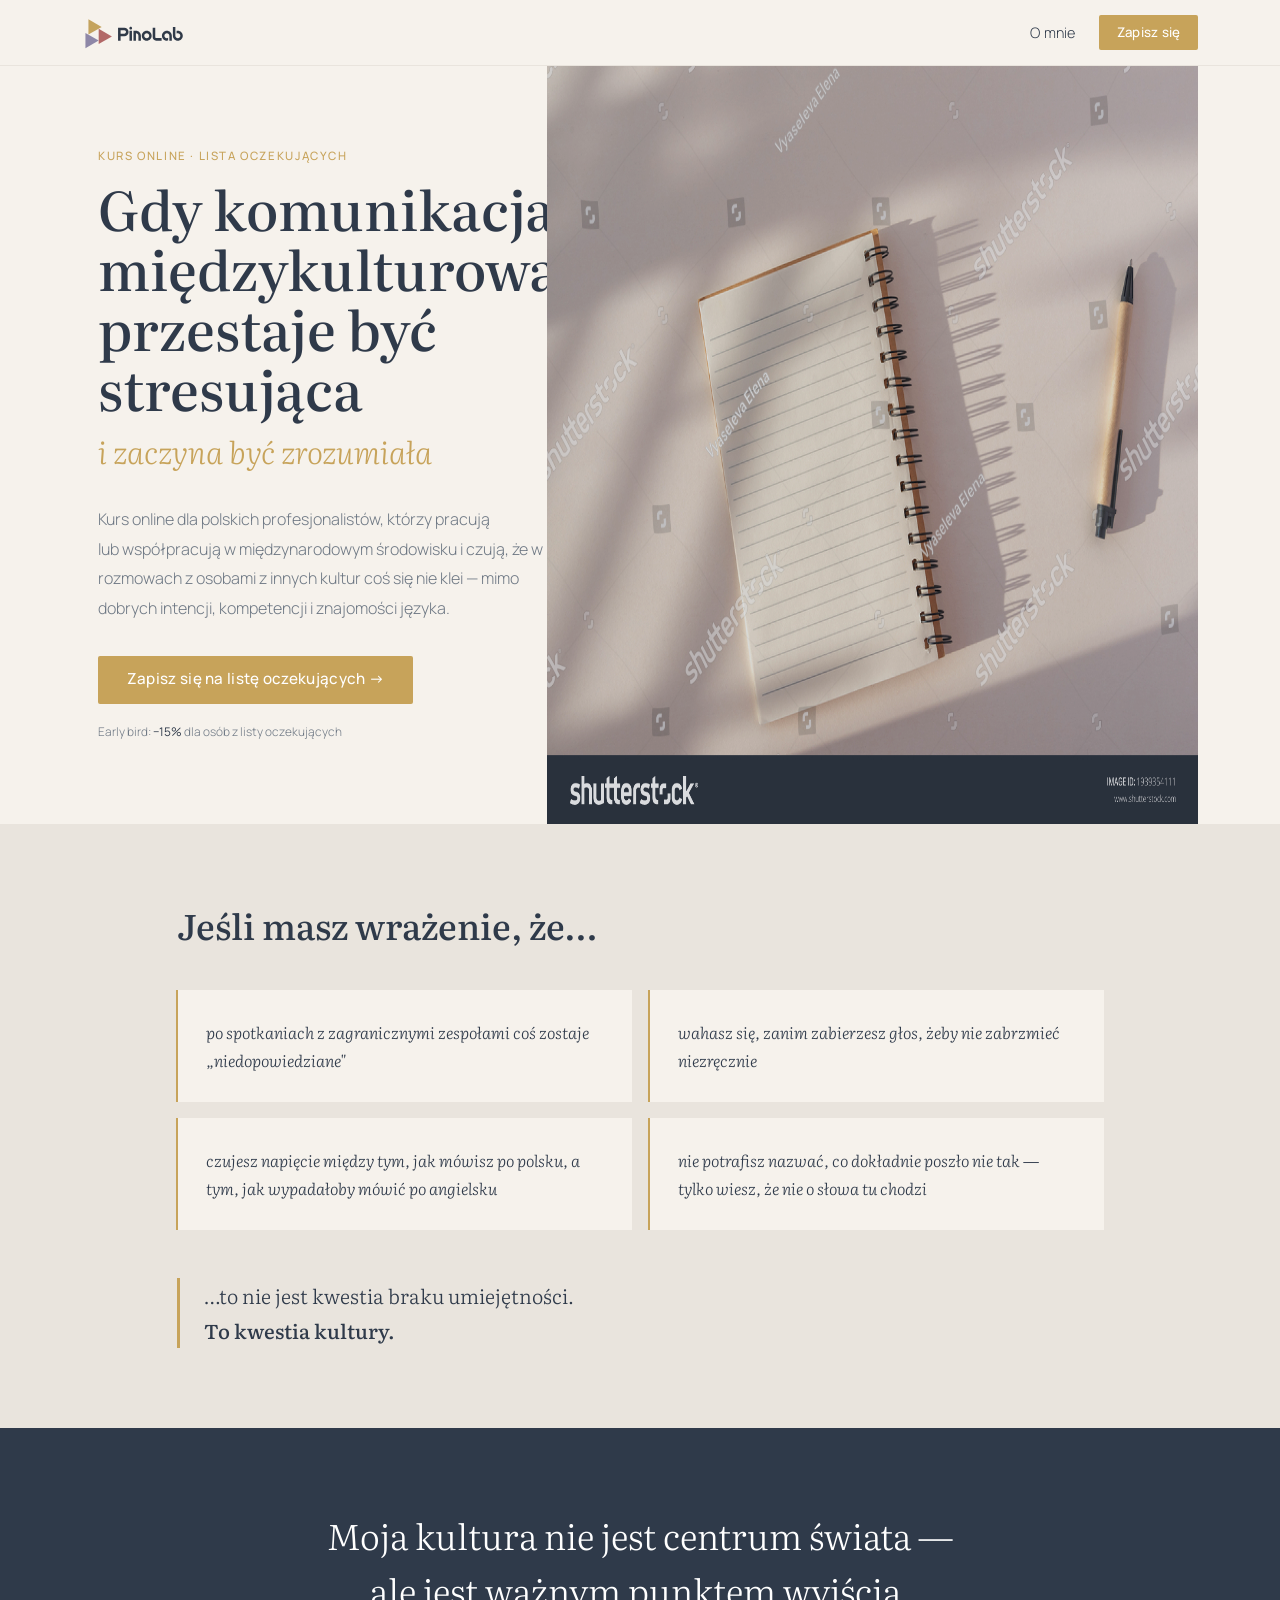
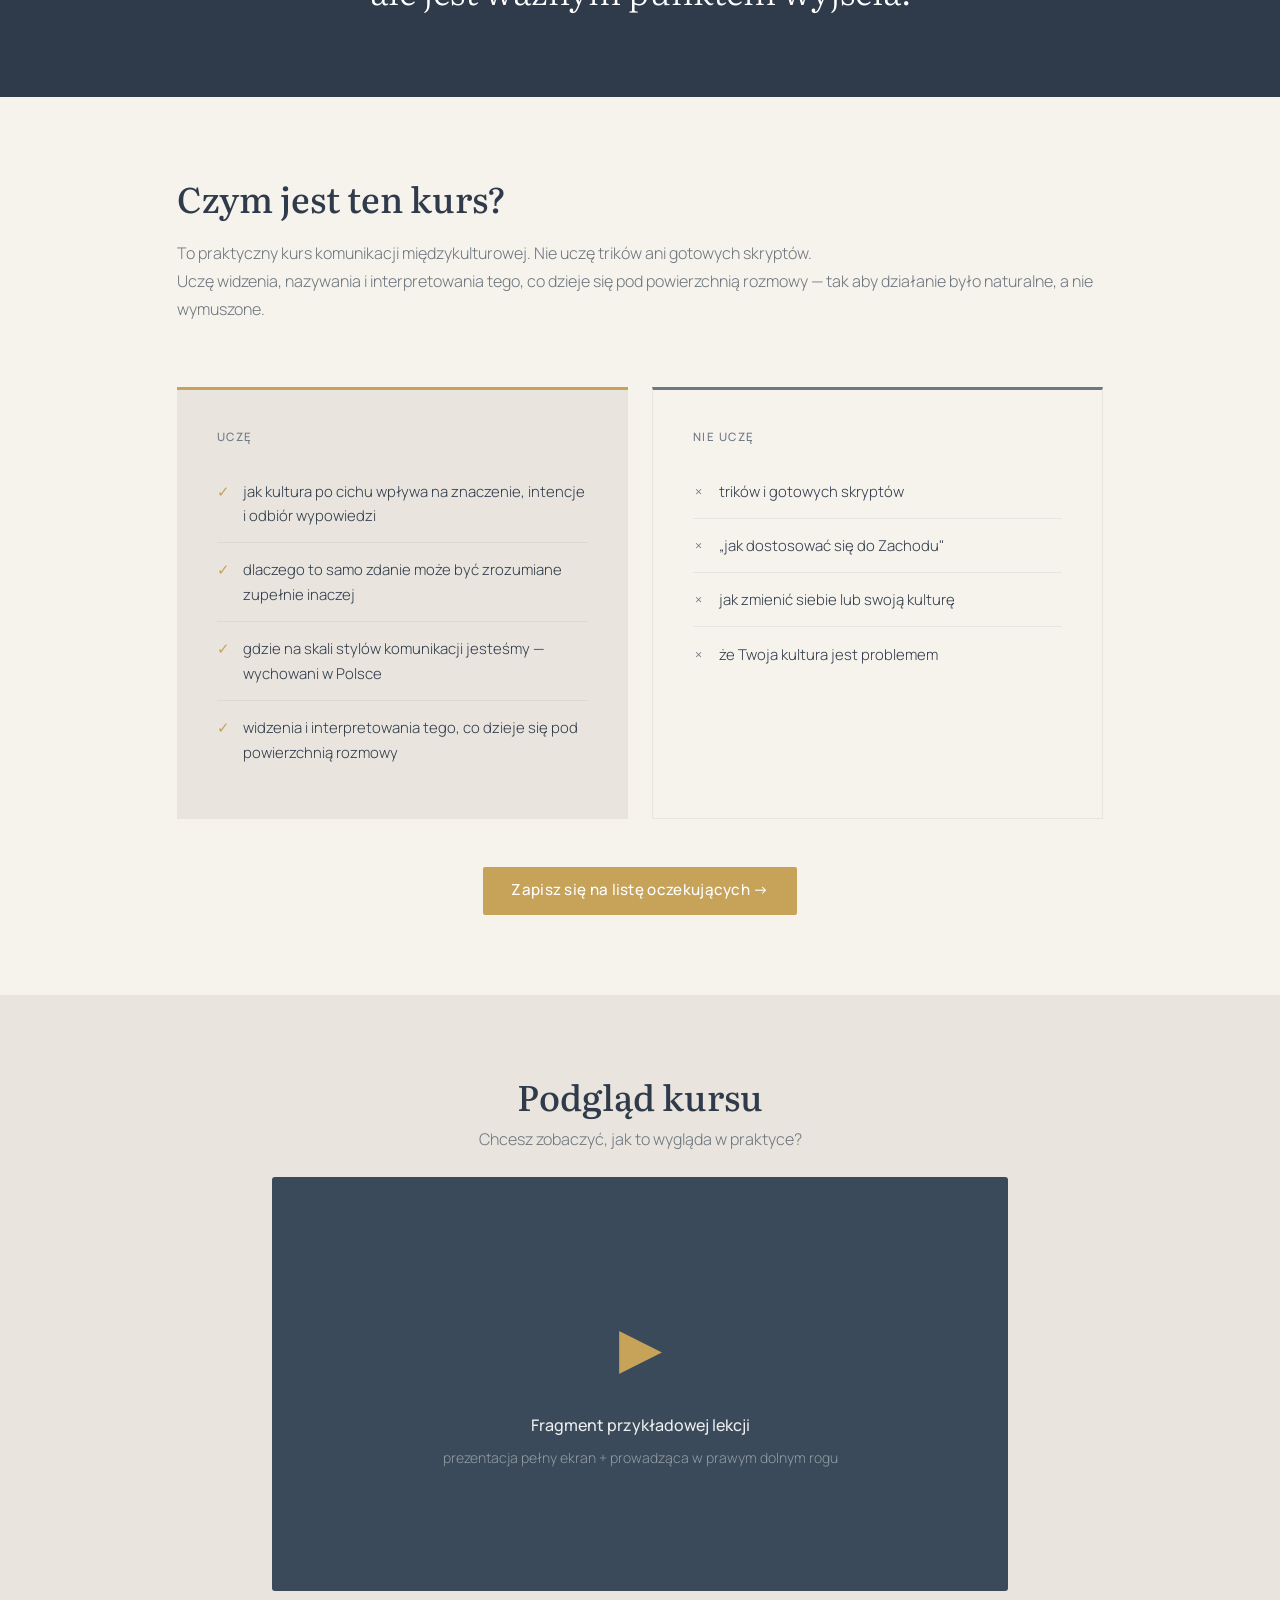
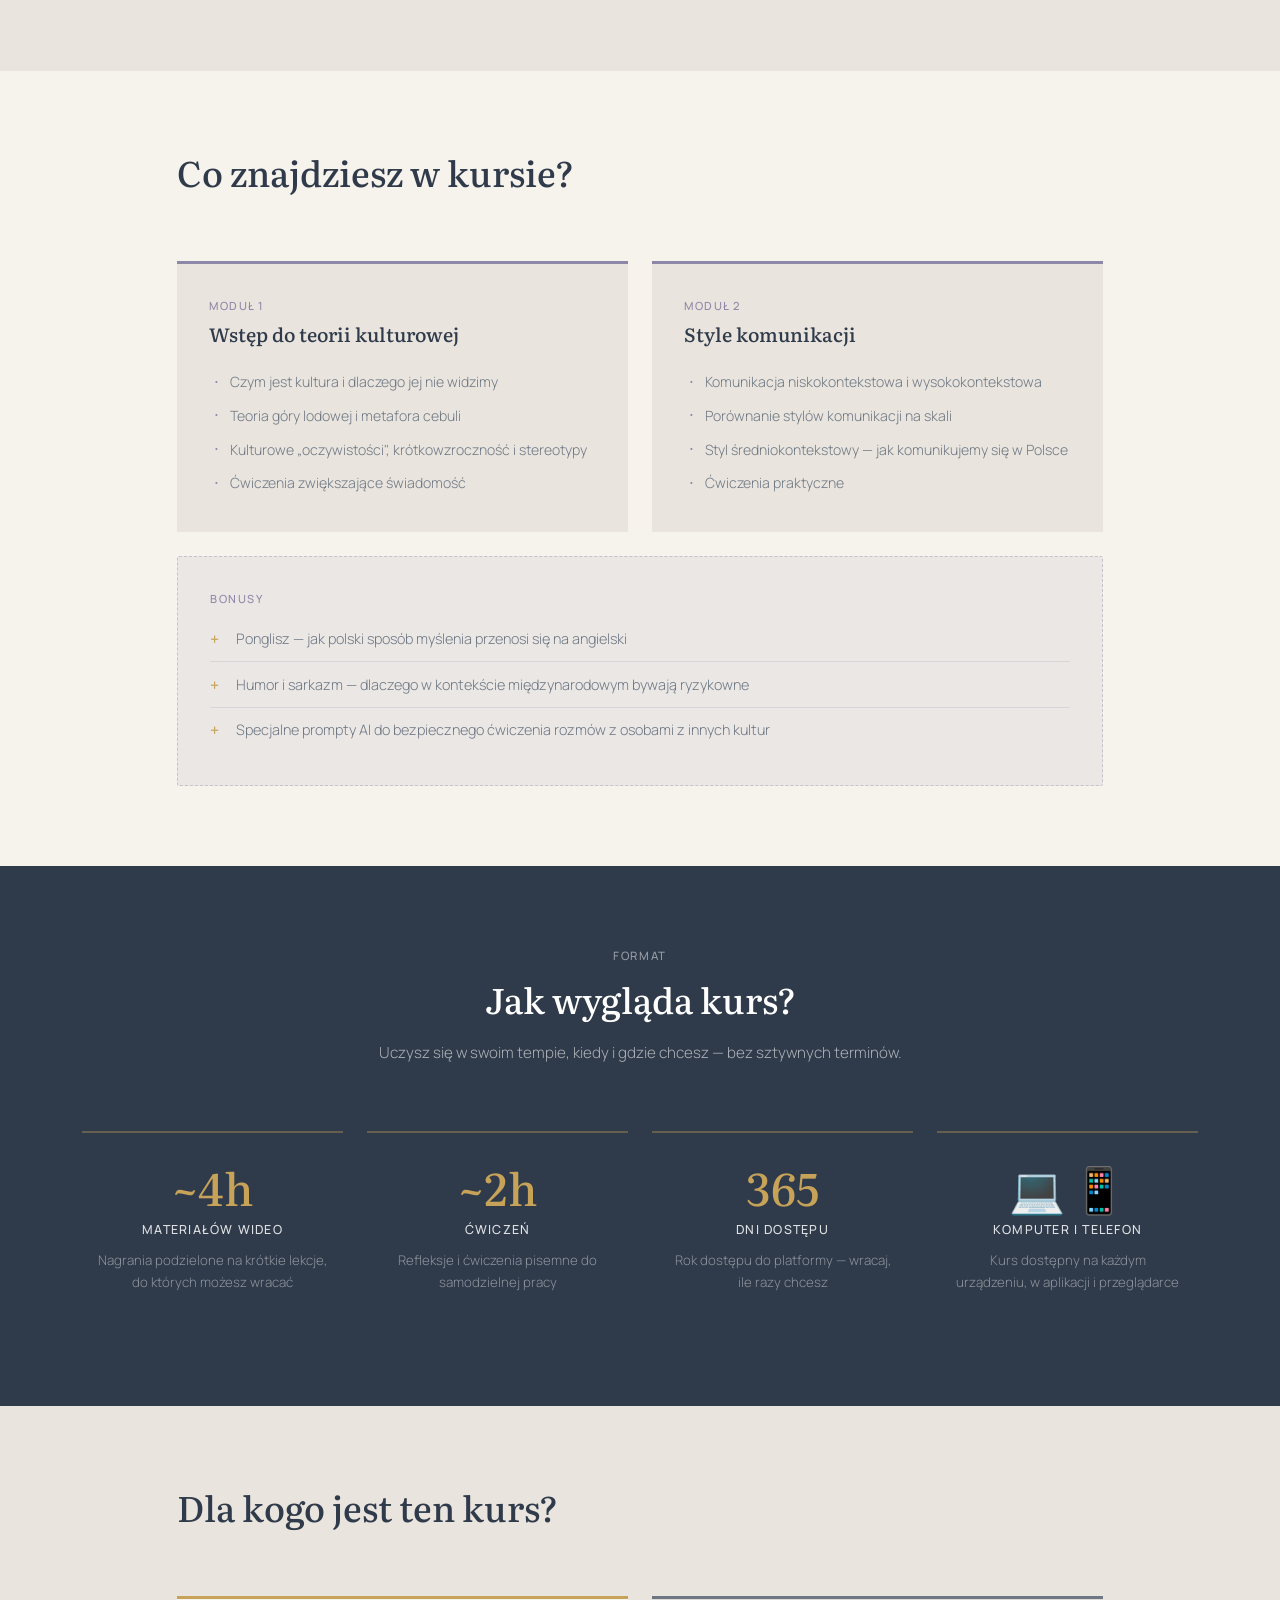
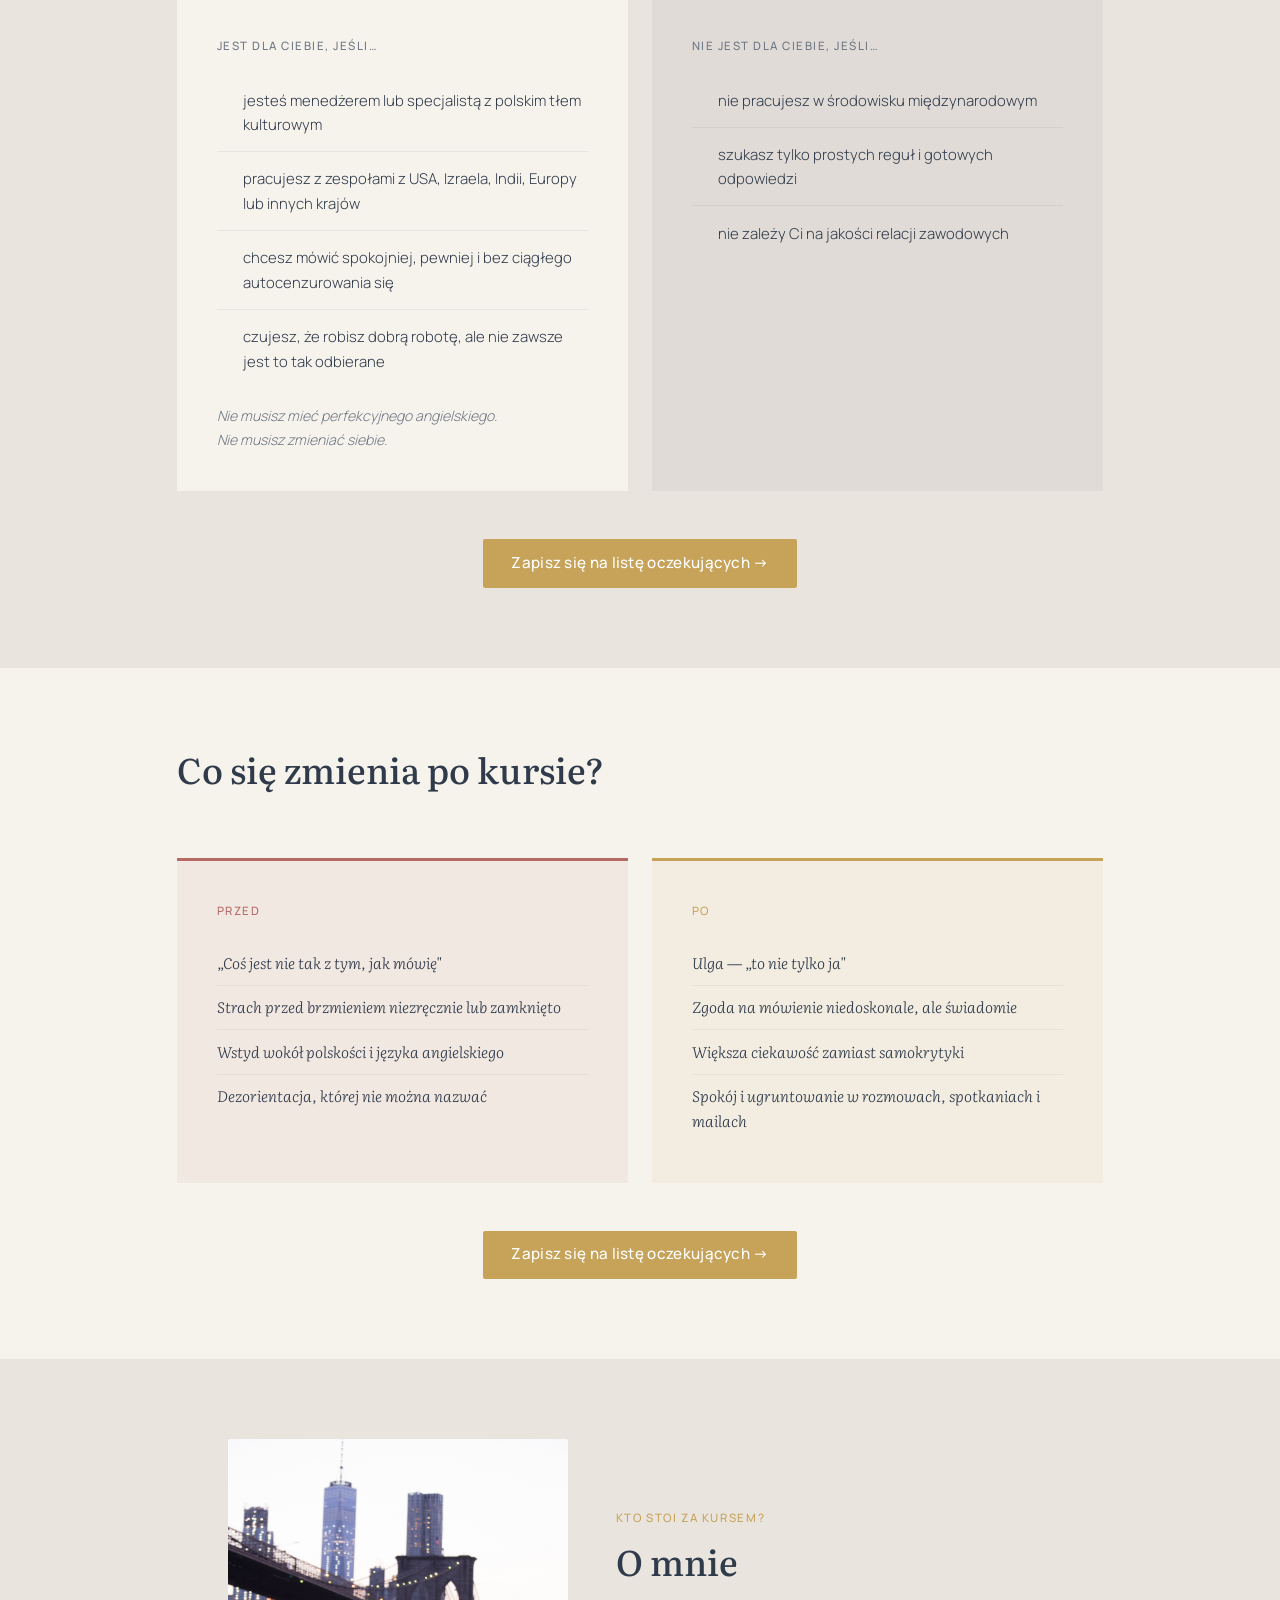
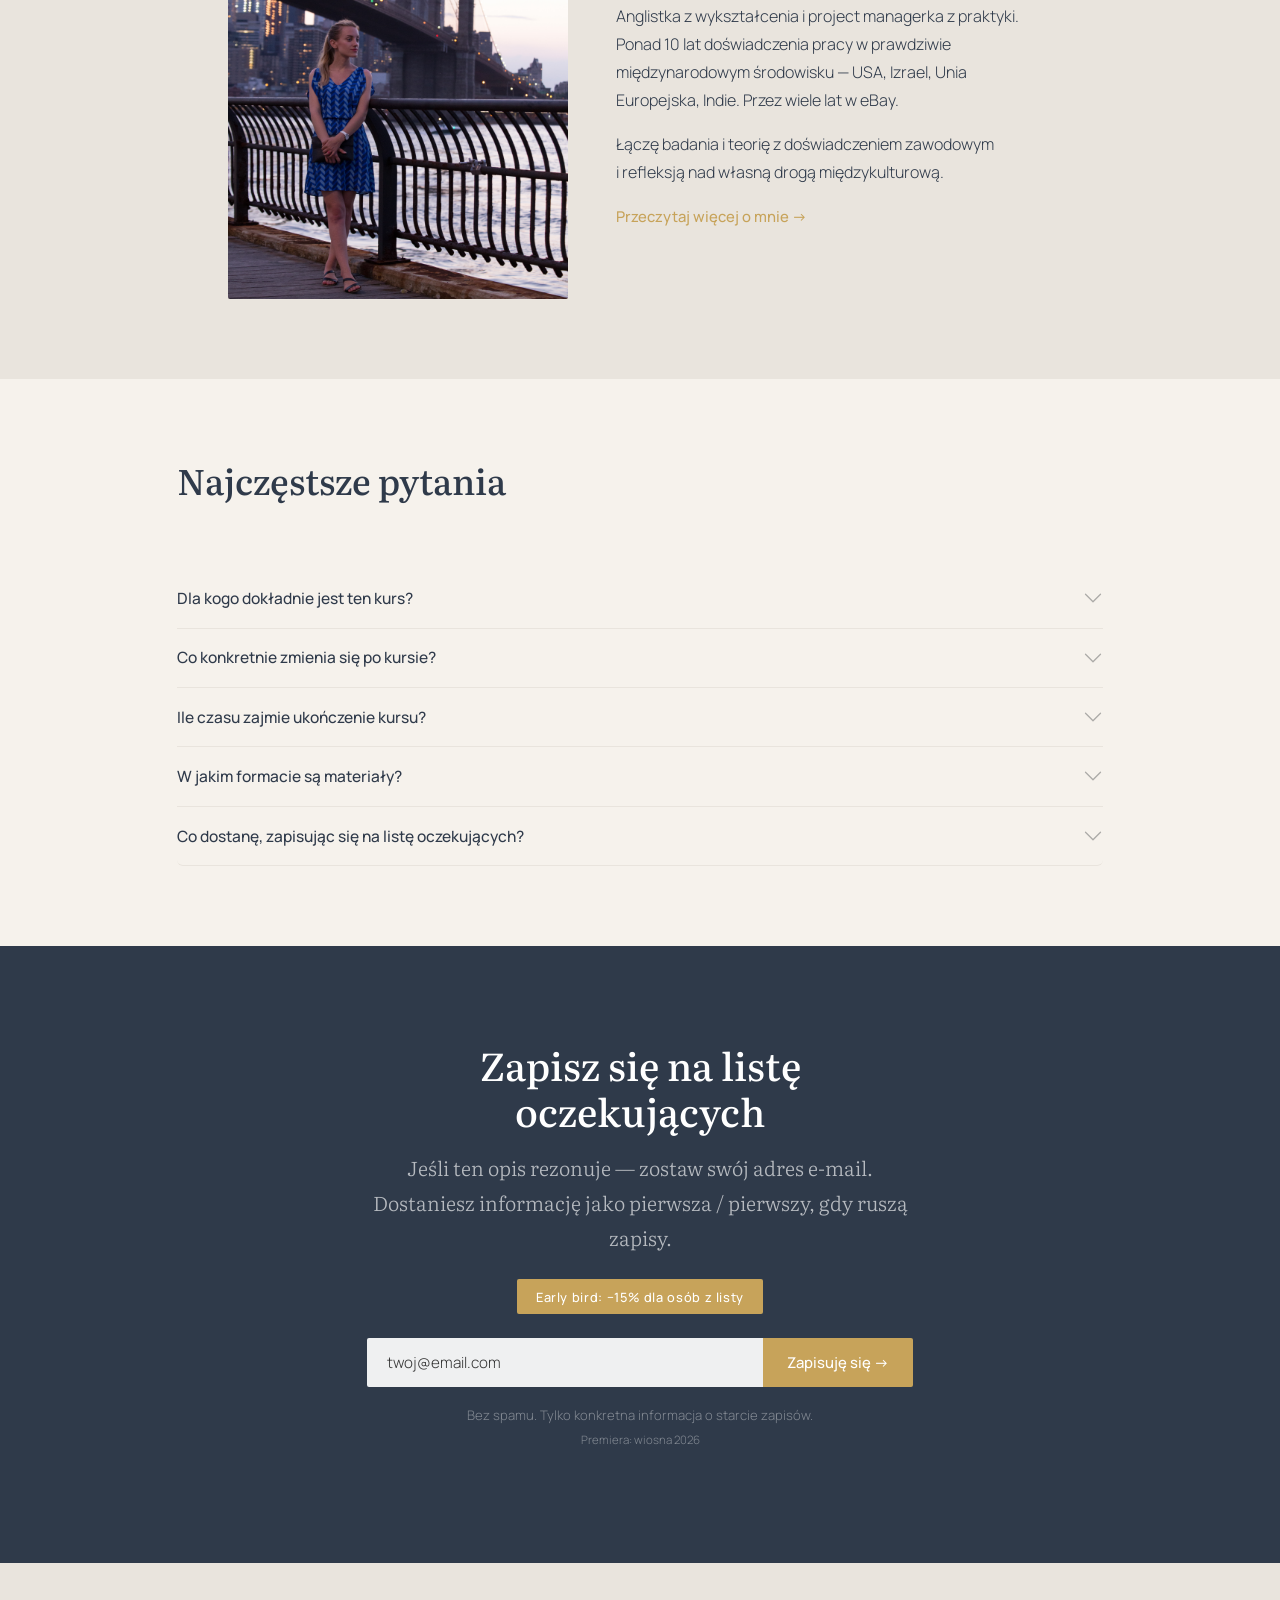
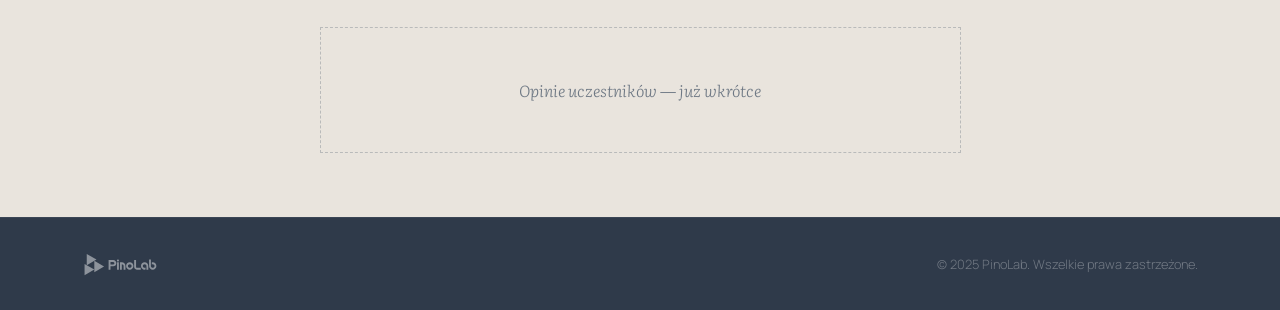
==== commit 9315ad54: "nowe foto i kafelki" ====
--- a/index.html
+++ b/index.html
@@ -79,25 +79,47 @@
      ========================================== -->
 <section class="section-problem">
   <div class="container">
-    <div class="row justify-content-start align-items-center g-5">
-
-      <div class="col-lg-6">
+
+    <div class="row justify-content-center mb-4">
+      <div class="col-lg-10">
         <h2 class="section-title">Jeśli masz wrażenie, że…</h2>
-        <ul class="problem-list">
-          <li>po spotkaniach z zagranicznymi zespołami coś zostaje „niedopowiedziane"</li>
-          <li>wahasz się, zanim zabierzesz głos, żeby nie zabrzmieć niezręcznie</li>
-          <li>czujesz napięcie między tym, jak mówisz po polsku, a tym, jak wypadałoby mówić po angielsku</li>
-          <li>nie potrafisz nazwać, co dokładnie poszło nie tak — tylko wiesz, że nie o słowa tu chodzi</li>
-        </ul>
-        <div class="reframe-inline mt-5">
+      </div>
+    </div>
+
+    <div class="row g-3 justify-content-center">
+      <div class="col-sm-6 col-lg-5">
+        <div class="problem-tile h-100">
+          po spotkaniach z zagranicznymi zespołami coś zostaje „niedopowiedziane"
+        </div>
+      </div>
+      <div class="col-sm-6 col-lg-5">
+        <div class="problem-tile h-100">
+          wahasz się, zanim zabierzesz głos, żeby nie zabrzmieć niezręcznie
+        </div>
+      </div>
+      <div class="col-sm-6 col-lg-5">
+        <div class="problem-tile h-100">
+          czujesz napięcie między tym, jak mówisz po polsku, a tym, jak wypadałoby mówić po angielsku
+        </div>
+      </div>
+      <div class="col-sm-6 col-lg-5">
+        <div class="problem-tile h-100">
+          nie potrafisz nazwać, co dokładnie poszło nie tak — tylko wiesz, że nie o słowa tu chodzi
+        </div>
+      </div>
+    </div>
+
+    <div class="row justify-content-center mt-5">
+      <div class="col-lg-10">
+        <div class="reframe-inline">
           <p class="font-literata-light fs-5 mb-0">
             …to nie jest kwestia braku umiejętności.<br>
             <span class="font-literata-medium">To kwestia kultury.</span>
           </p>
         </div>
       </div>
-
-    </div>
+    </div>
+
   </div>
 </section>
 
--- a/style.css
+++ b/style.css
@@ -163,6 +163,14 @@
   display: flex;
   align-items: center;
   justify-content: center;
+  position: relative;
+}
+.hero-image-col::after {
+  content: '';
+  position: absolute;
+  inset: 0;
+  background: rgba(47, 58, 74, 0.18);
+  pointer-events: none;
 }
 .hero-image {
   width: 100%;
@@ -185,24 +193,18 @@
   padding: 5rem 0;
 }
 
-.problem-list {
-  list-style: none;
-  padding: 0;
-  margin: 0;
-}
-.problem-list li {
-  padding: 0.75rem 0 0.75rem 1.6rem;
-  position: relative;
-  border-bottom: 1px solid rgba(47,58,74,0.08);
+.problem-tile {
+  background-color: var(--color-bg);
+  border-left: 2px solid var(--color-ochre);
+  padding: 1.75rem 1.75rem 1.75rem 1.75rem;
+  font-family: var(--font-serif);
+  font-weight: 300;
+  font-style: italic;
   font-size: 1rem;
-  line-height: 1.7;
-}
-.problem-list li::before {
-  content: '—';
-  position: absolute;
-  left: 0;
-  color: var(--color-ochre);
-  font-weight: 500;
+  line-height: 1.75;
+  color: var(--color-text);
+  display: flex;
+  align-items: center;
 }
 
 .reframe-inline {
@@ -235,7 +237,7 @@
   padding: 5rem 0;
 }
 
-.course-card { padding: 2rem; }
+.course-card { padding: 2.5rem; }
 
 .course-card-yes {
   background-color: var(--color-bg-alt);
@@ -263,11 +265,13 @@
   margin: 0;
 }
 .card-list li {
-  padding: 0.45rem 0 0.45rem 1.4rem;
+  padding: 0.9rem 0 0.9rem 1.6rem;
   position: relative;
   font-size: 0.93rem;
   line-height: 1.65;
-}
+  border-bottom: 1px solid rgba(47,58,74,0.07);
+}
+.card-list li:last-child { border-bottom: none; }
 .course-card-yes .card-list li::before {
   content: '✓';
   position: absolute;
@@ -456,7 +460,7 @@
   padding: 5rem 0;
 }
 
-.audience-card { padding: 2rem; }
+.audience-card { padding: 2.5rem; }
 .audience-yes {
   background-color: var(--color-bg);
   border-top: 3px solid var(--color-ochre);
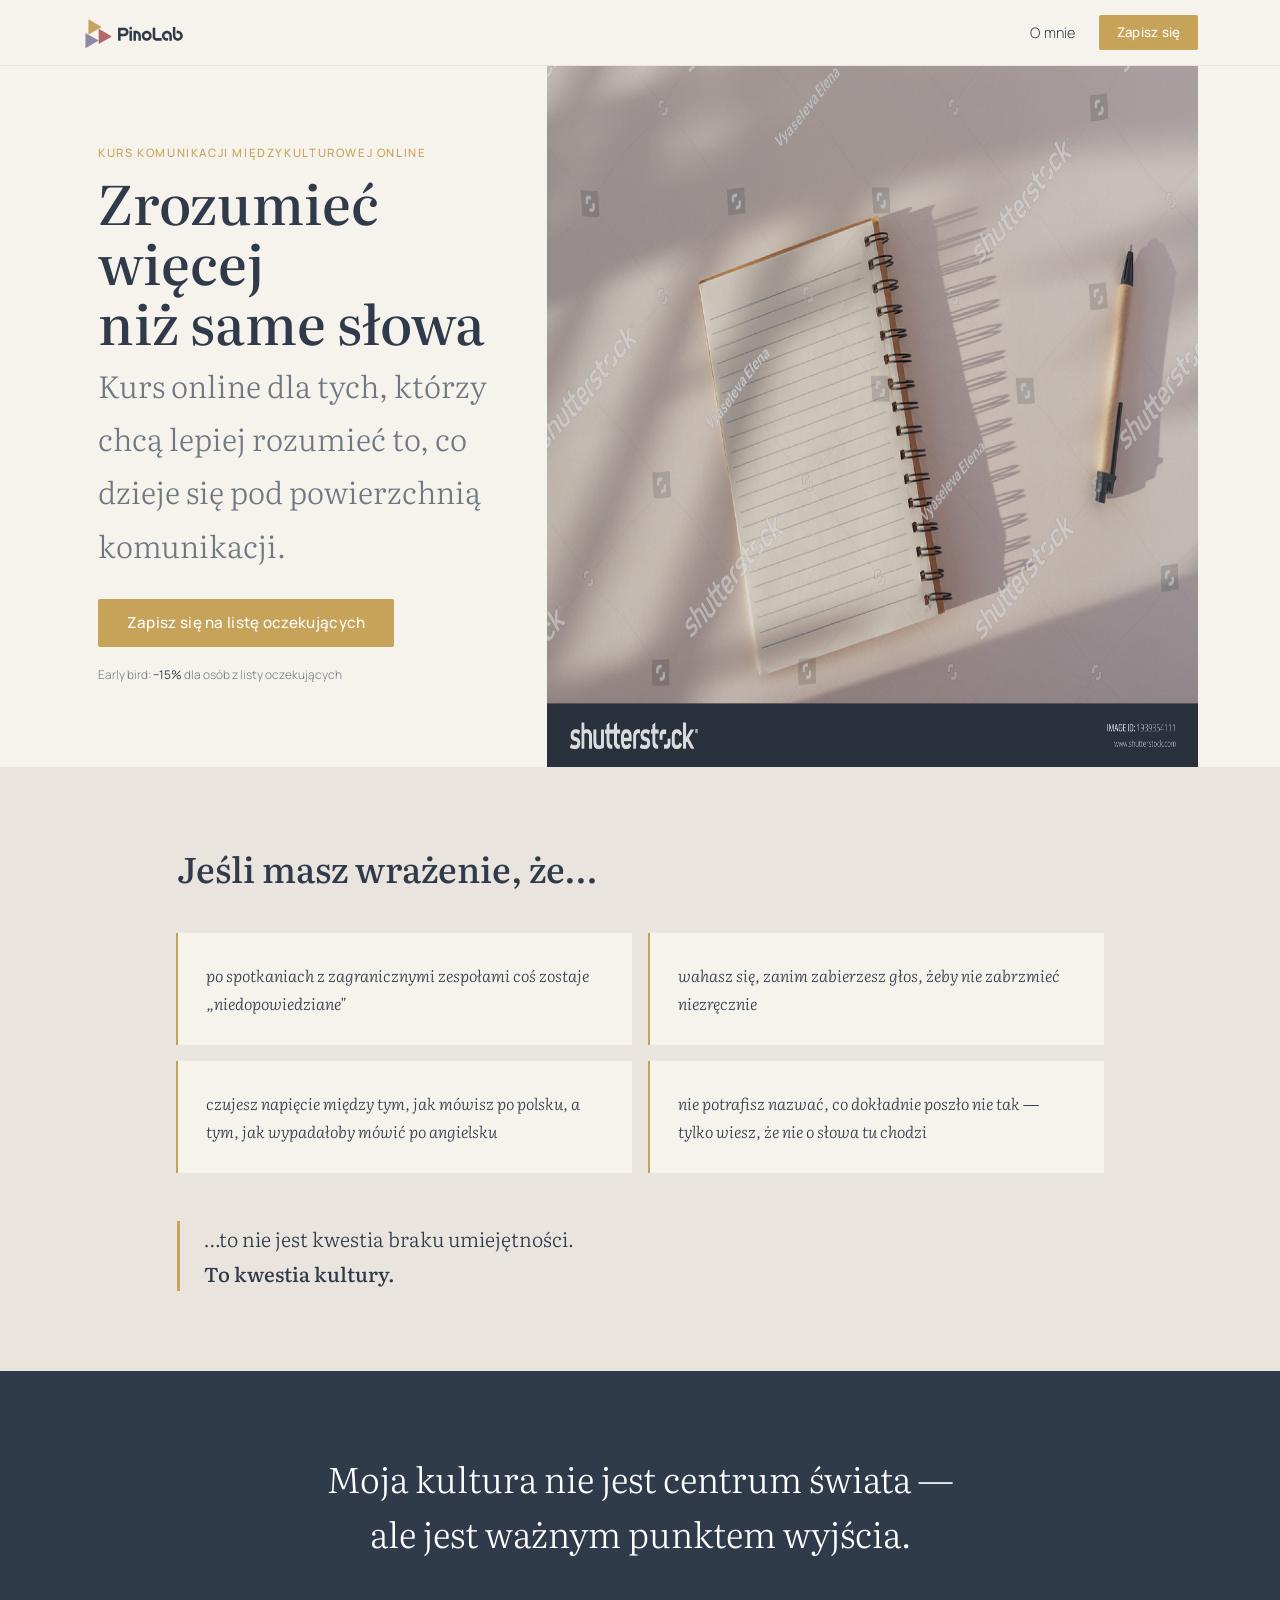
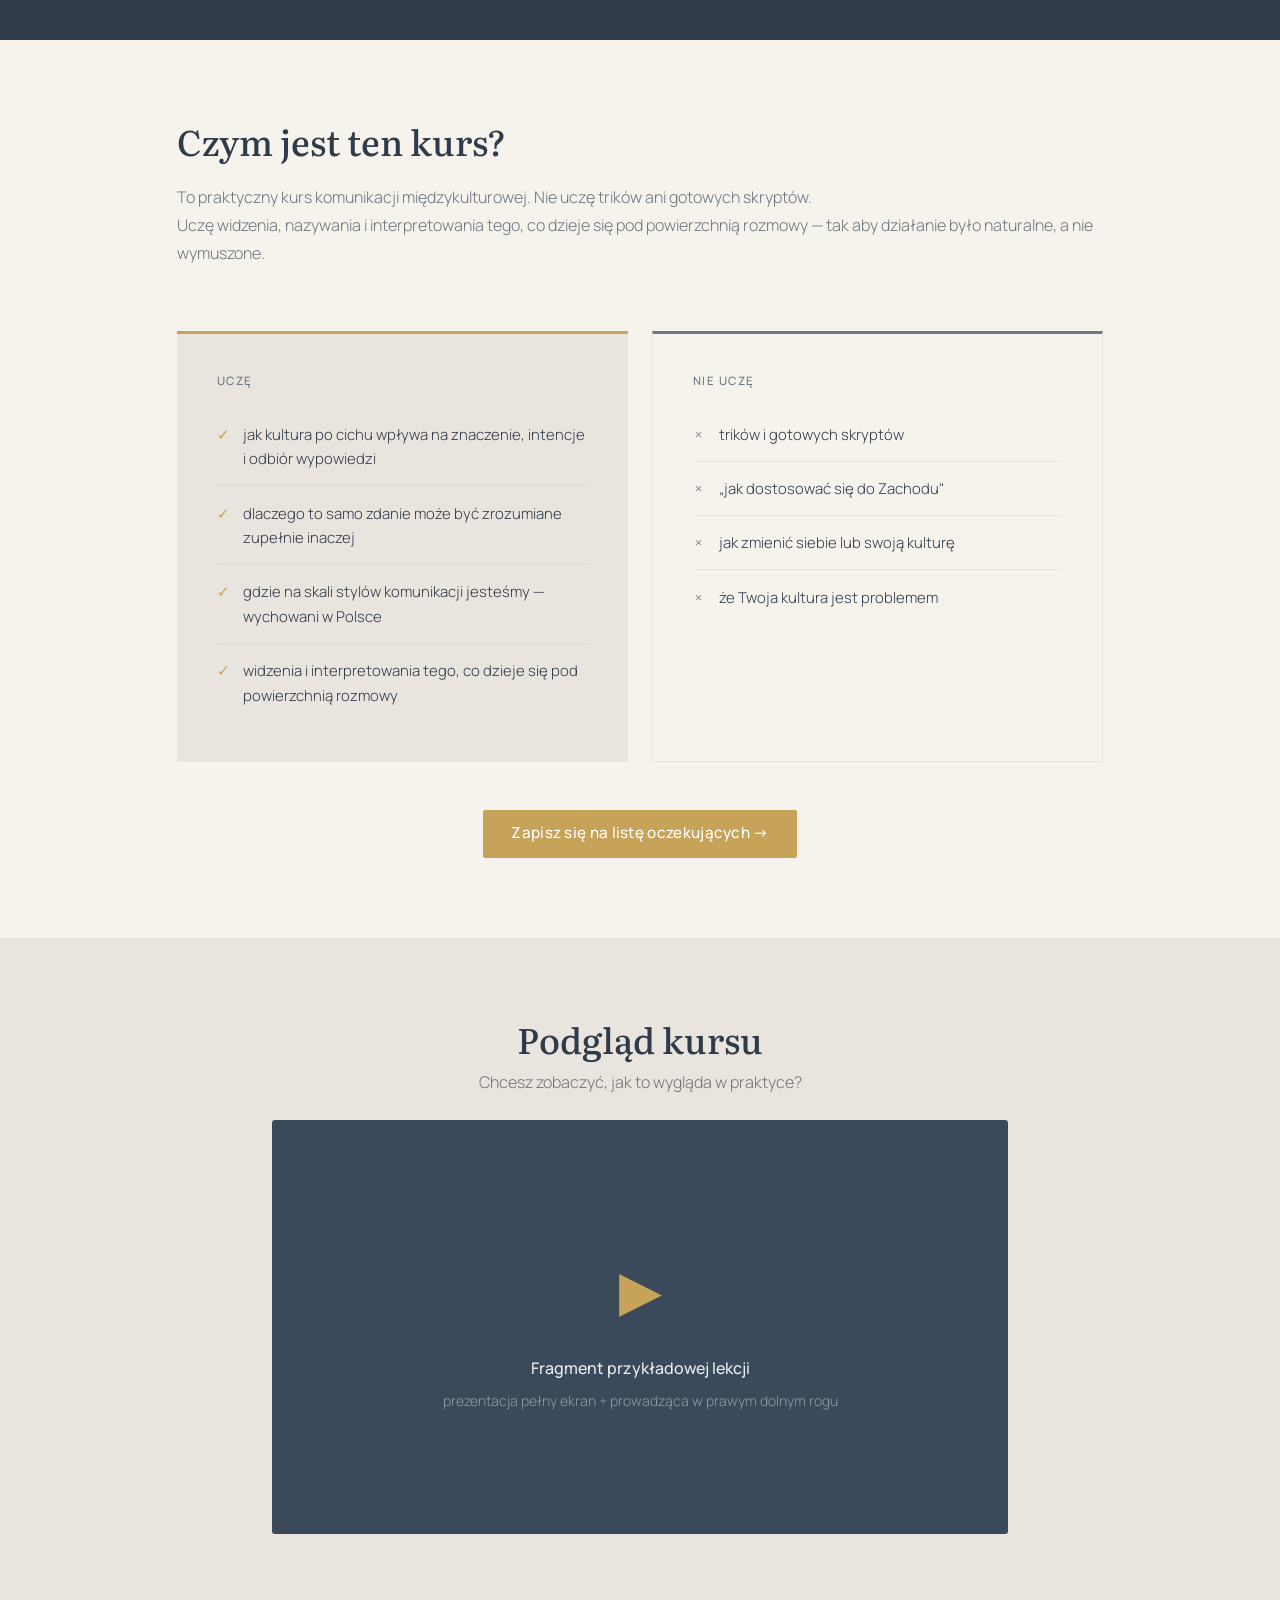
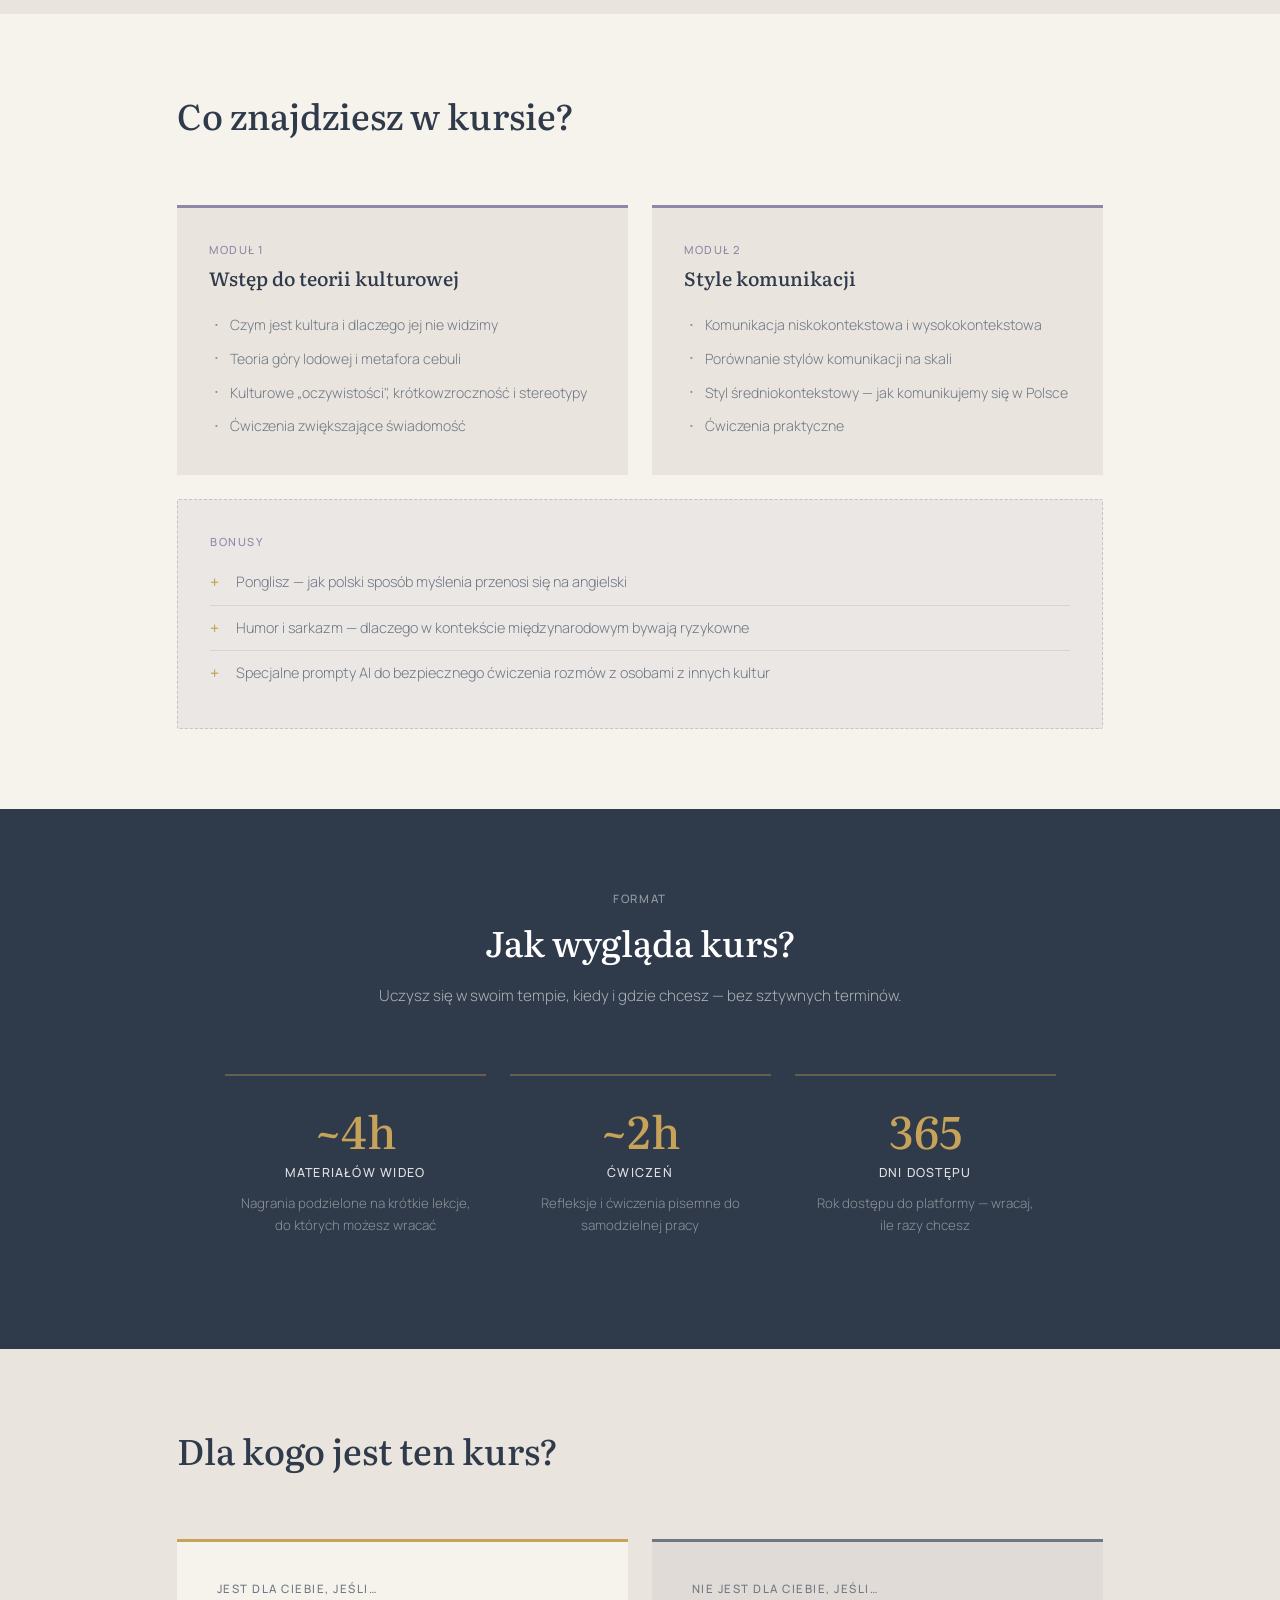
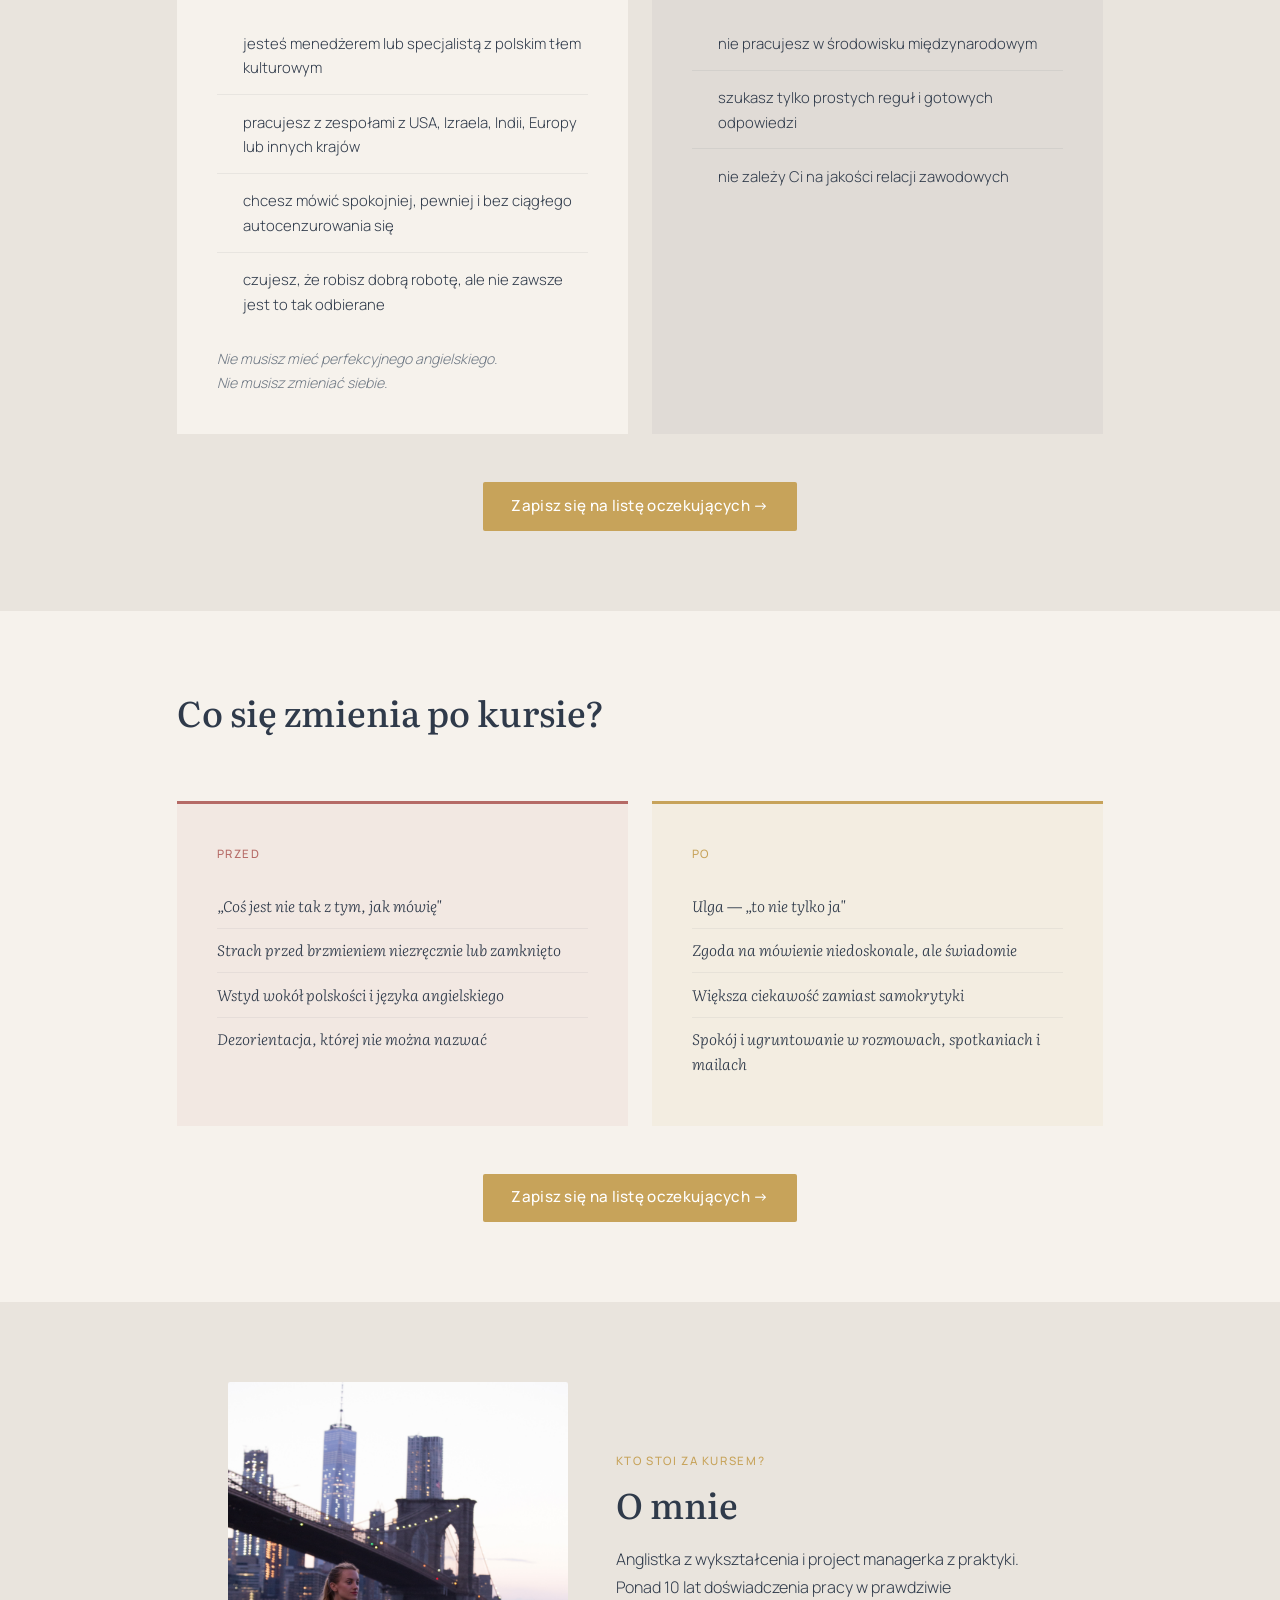
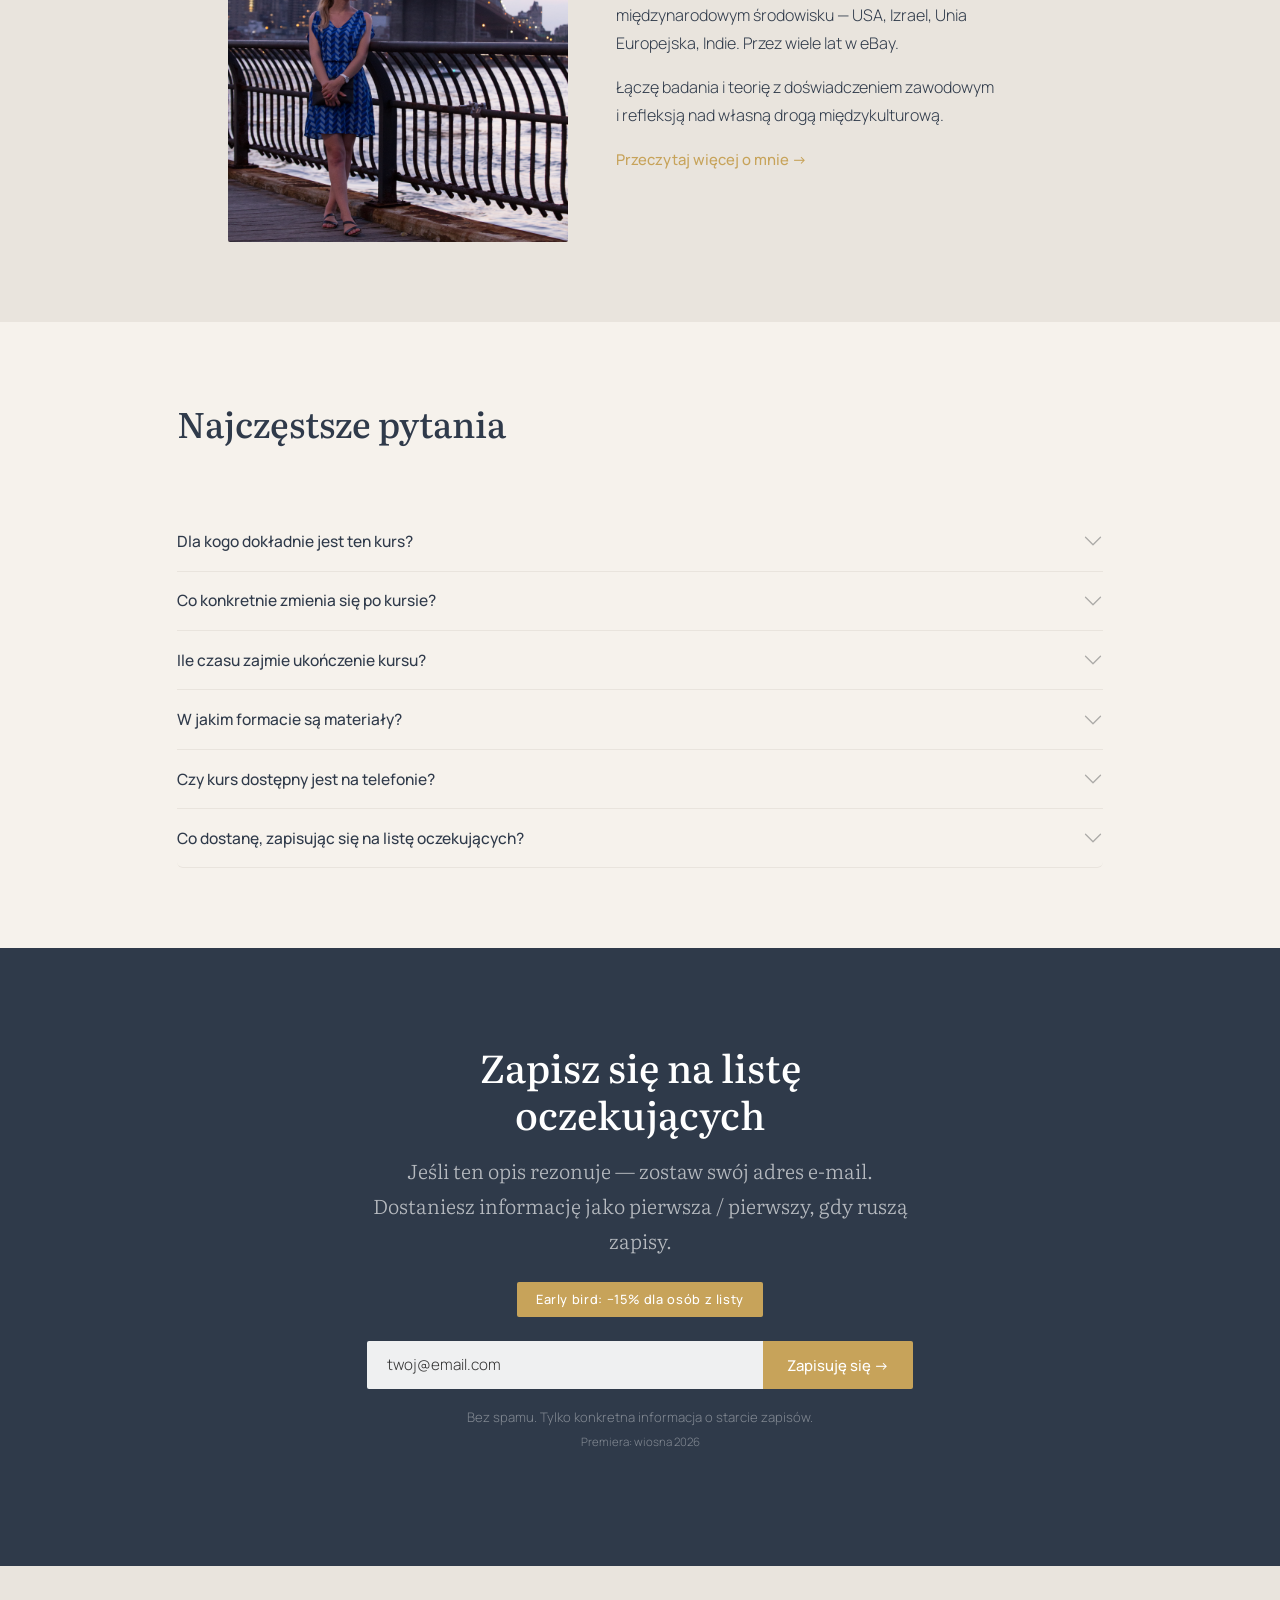
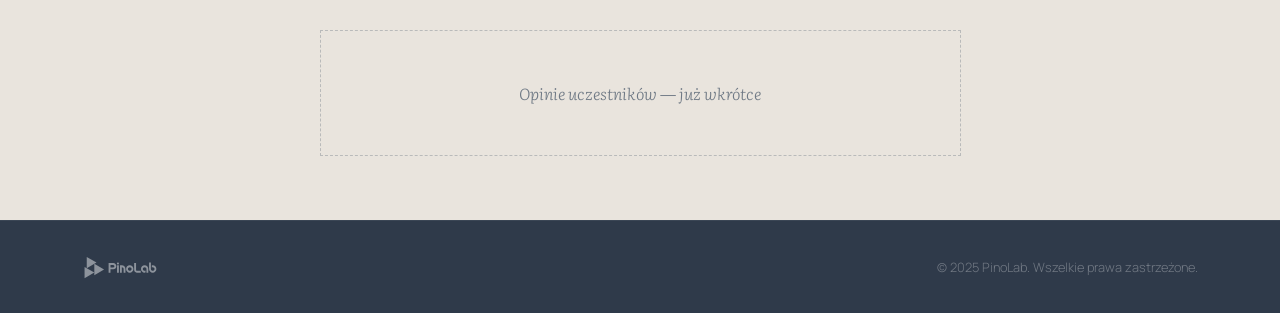
==== commit ec9bdcb2: "nagłówek" ====
--- a/index.html
+++ b/index.html
@@ -42,19 +42,14 @@
 
       <div class="col-lg-5 d-flex align-items-center">
         <div class="hero-content">
-          <p class="section-label">Kurs online &middot; Lista oczekujących</p>
-          <h1 class="hero-title">
-            Gdy komunikacja<br>
-            międzykulturowa<br>
-            przestaje być stresująca
-          </h1>
-          <p class="hero-subtitle font-literata-light">i zaczyna być zrozumiała</p>
-          <p class="hero-desc">
-            Kurs online dla polskich profesjonalistów, którzy pracują lub&nbsp;współpracują
-            w&nbsp;międzynarodowym środowisku i&nbsp;czują, że w rozmowach z osobami z innych kultur
-            coś się nie klei — mimo dobrych intencji, kompetencji i znajomości języka.
-          </p>
-          <a href="#formularz" class="btn btn-ochre">Zapisz się na listę oczekujących →</a>
+          <h1 class="section-label">Kurs komunikacji międzykulturowej online</h1>
+          <h2 class="hero-title">
+            Zrozumieć więcej<br>
+            niż same słowa
+          </h2>
+          <p class="hero-subtitle font-literata-light">Kurs online dla tych, którzy chcą lepiej rozumieć to, co dzieje się pod powierzchnią komunikacji.</p>
+        
+          <a href="#formularz" class="btn btn-ochre">Zapisz się na listę oczekujących</a>
           <p class="early-bird-note mt-3 mb-0">
             <small>Early bird: <strong>−15%</strong> dla osób z listy oczekujących</small>
           </p>
@@ -315,13 +310,6 @@
           <span class="stat-value">365</span>
           <span class="stat-label">Dni dostępu</span>
           <p class="stat-desc">Rok dostępu do platformy — wracaj, ile razy chcesz</p>
-        </div>
-      </div>
-      <div class="col-sm-6 col-lg-3">
-        <div class="stat-card">
-          <span class="stat-value">💻&thinsp;📱</span>
-          <span class="stat-label">Komputer i telefon</span>
-          <p class="stat-desc">Kurs dostępny na każdym urządzeniu, w aplikacji i przeglądarce</p>
         </div>
       </div>
     </div>
@@ -537,6 +525,20 @@
                 Wideo z prezentacjami i przykładami z życia zawodowego, ćwiczenia do
                 samodzielnej pracy oraz — w kolejnych modułach — specjalne prompty AI
                 do bezpiecznego ćwiczenia rozmów z osobami z innych kultur.
+              </div>
+            </div>
+          </div>
+
+          <div class="accordion-item">
+            <h2 class="accordion-header">
+              <button class="accordion-button collapsed" type="button"
+                data-bs-toggle="collapse" data-bs-target="#faq6" aria-expanded="false">
+                Czy kurs dostępny jest na telefonie?
+              </button>
+            </h2>
+            <div id="faq6" class="accordion-collapse collapse" data-bs-parent="#faqAccordion">
+              <div class="accordion-body">
+                Kurs dostępny na każdym urządzeniu: na komputerze i telefonie.
               </div>
             </div>
           </div>
--- a/style.css
+++ b/style.css
@@ -145,8 +145,7 @@
 
 .hero-subtitle {
   font-size: clamp(1.25rem, 2.5vw, 1.9rem);
-  color: var(--color-ochre);
-  font-style: italic;
+  color: var(--color-secondary);
   margin-bottom: 1.75rem;
 }
 
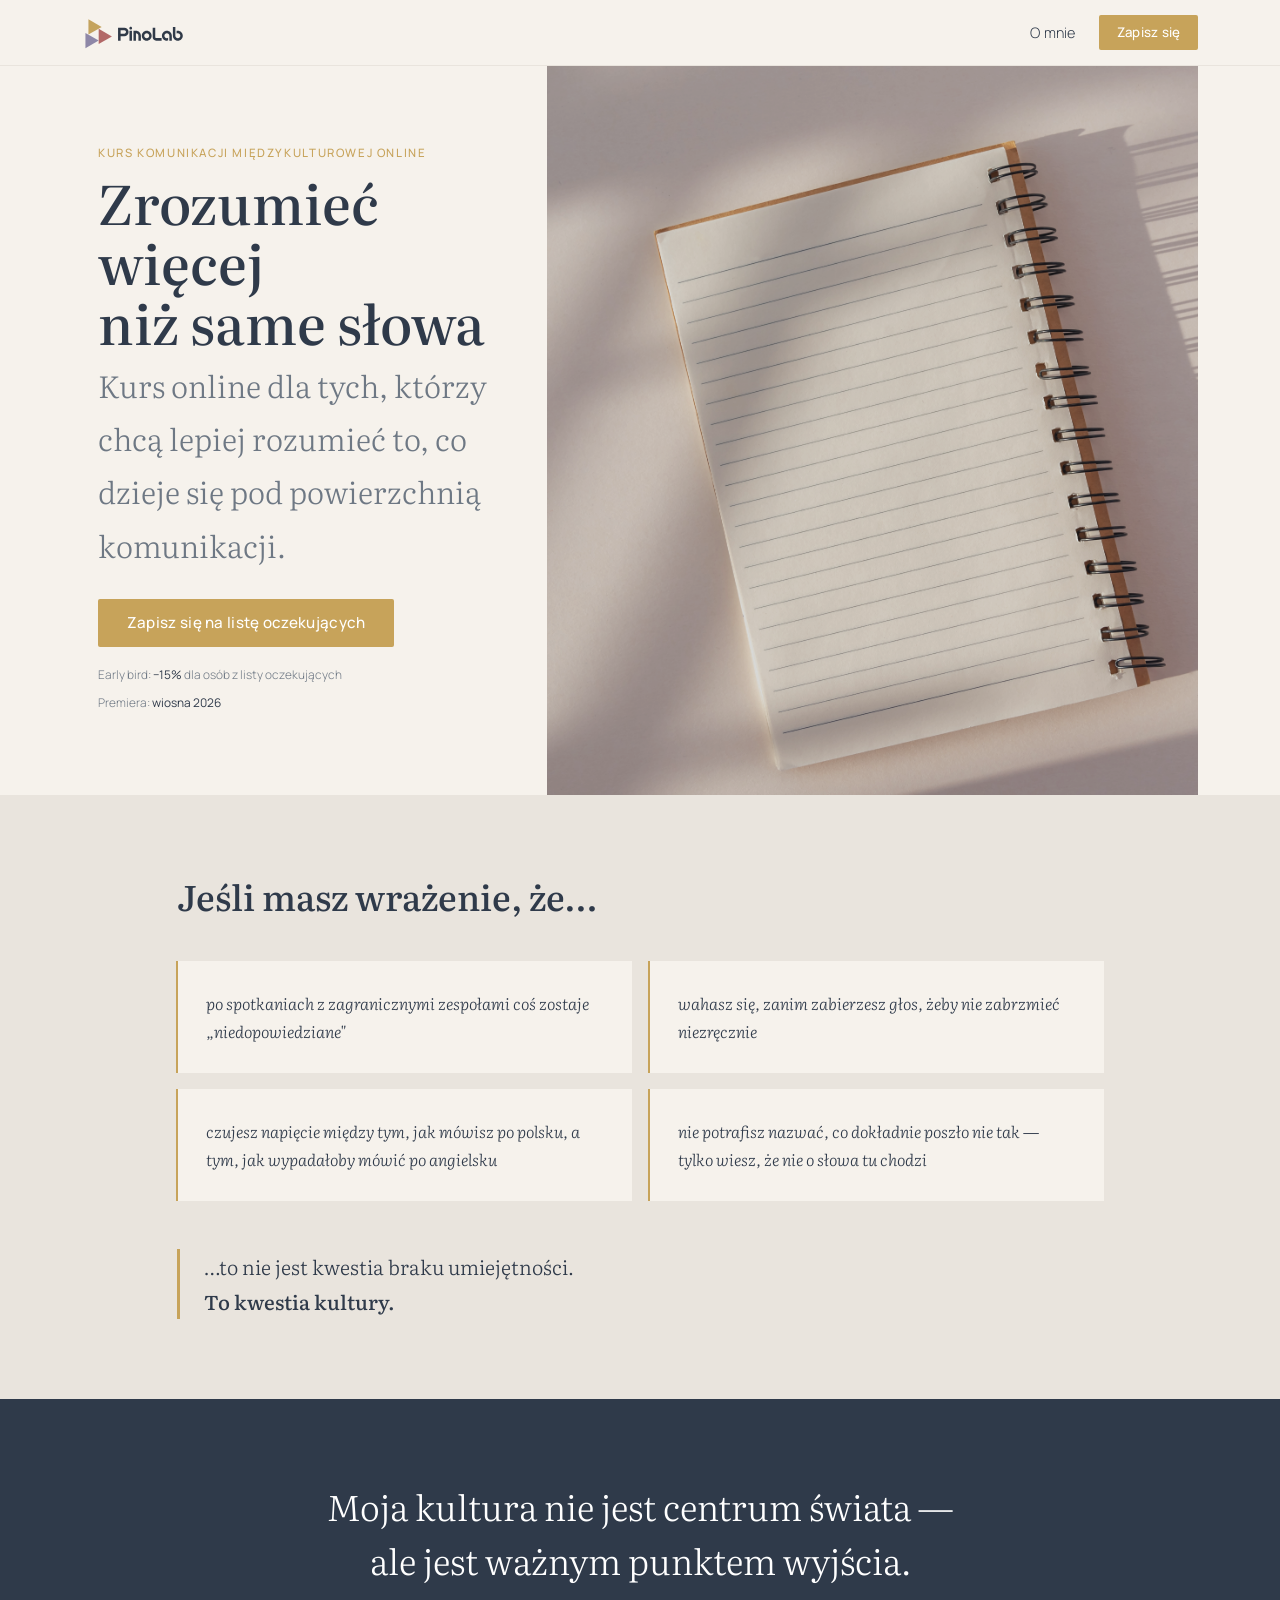
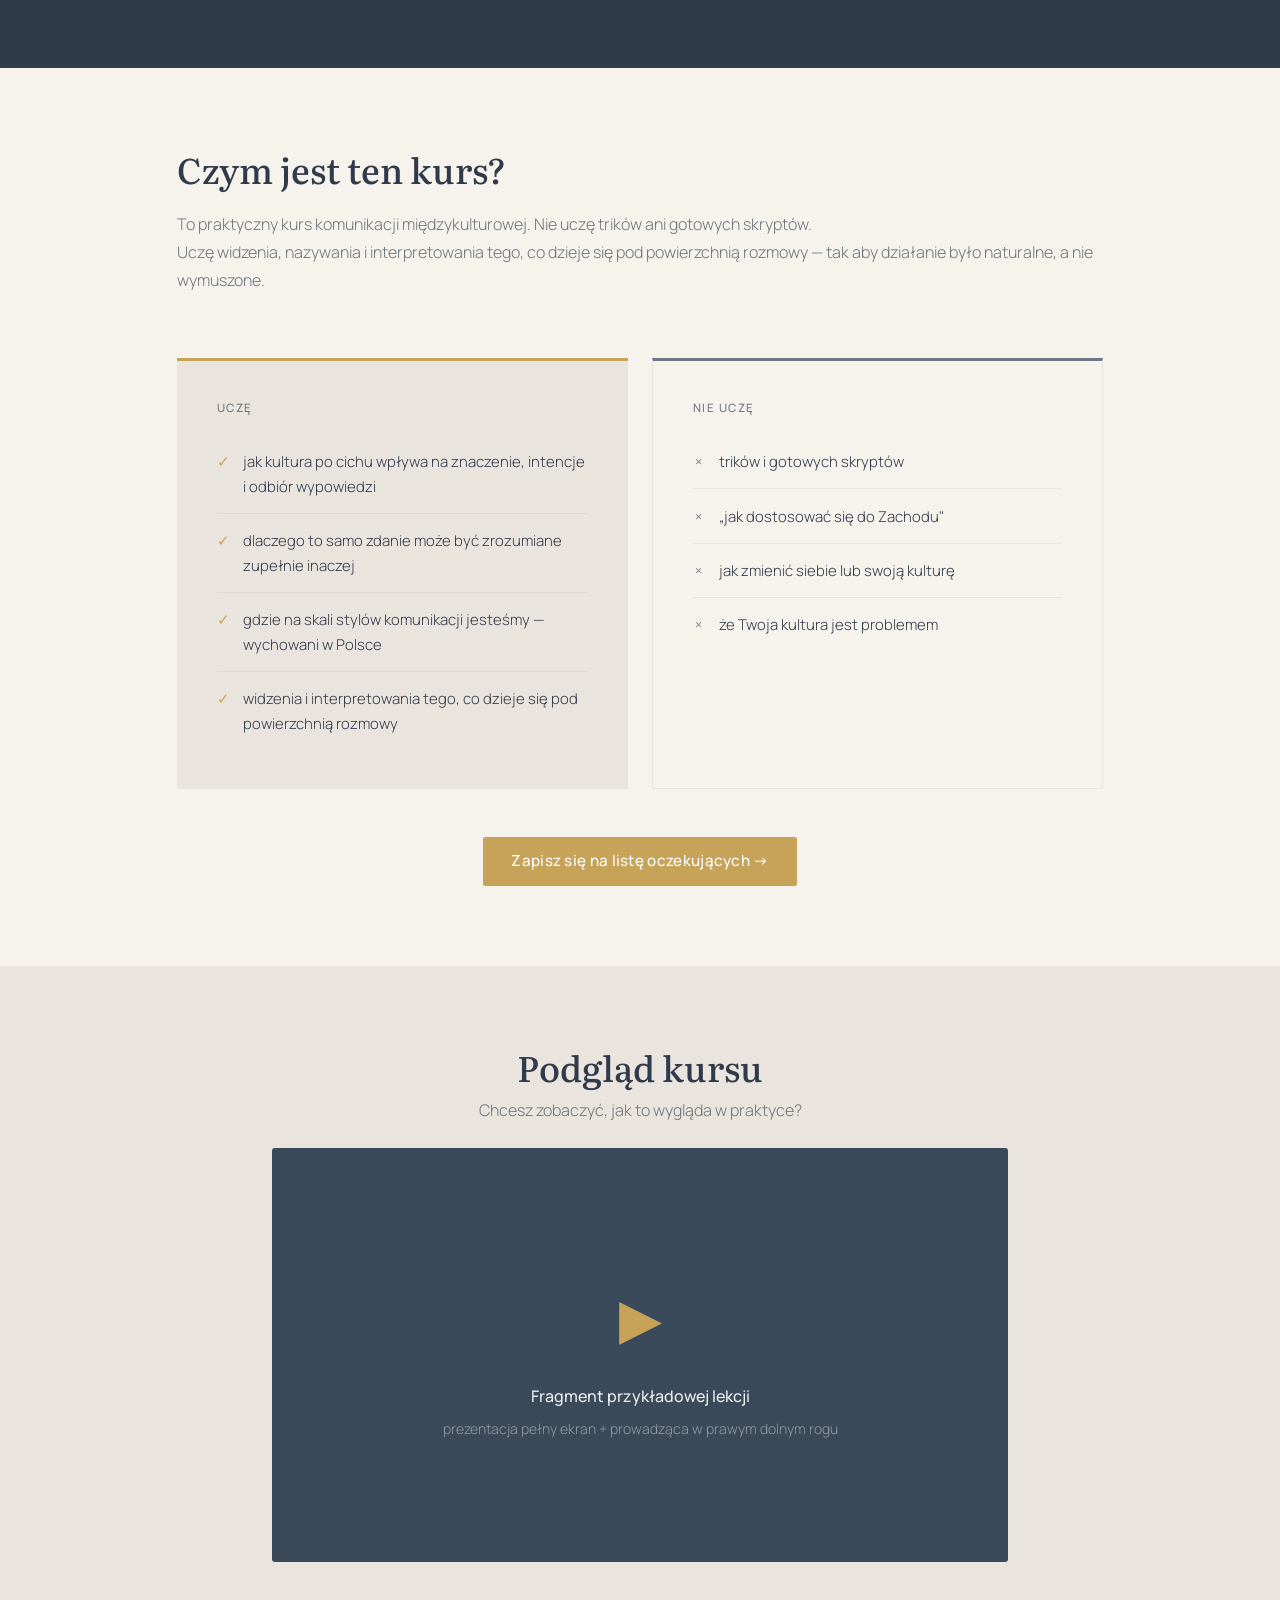
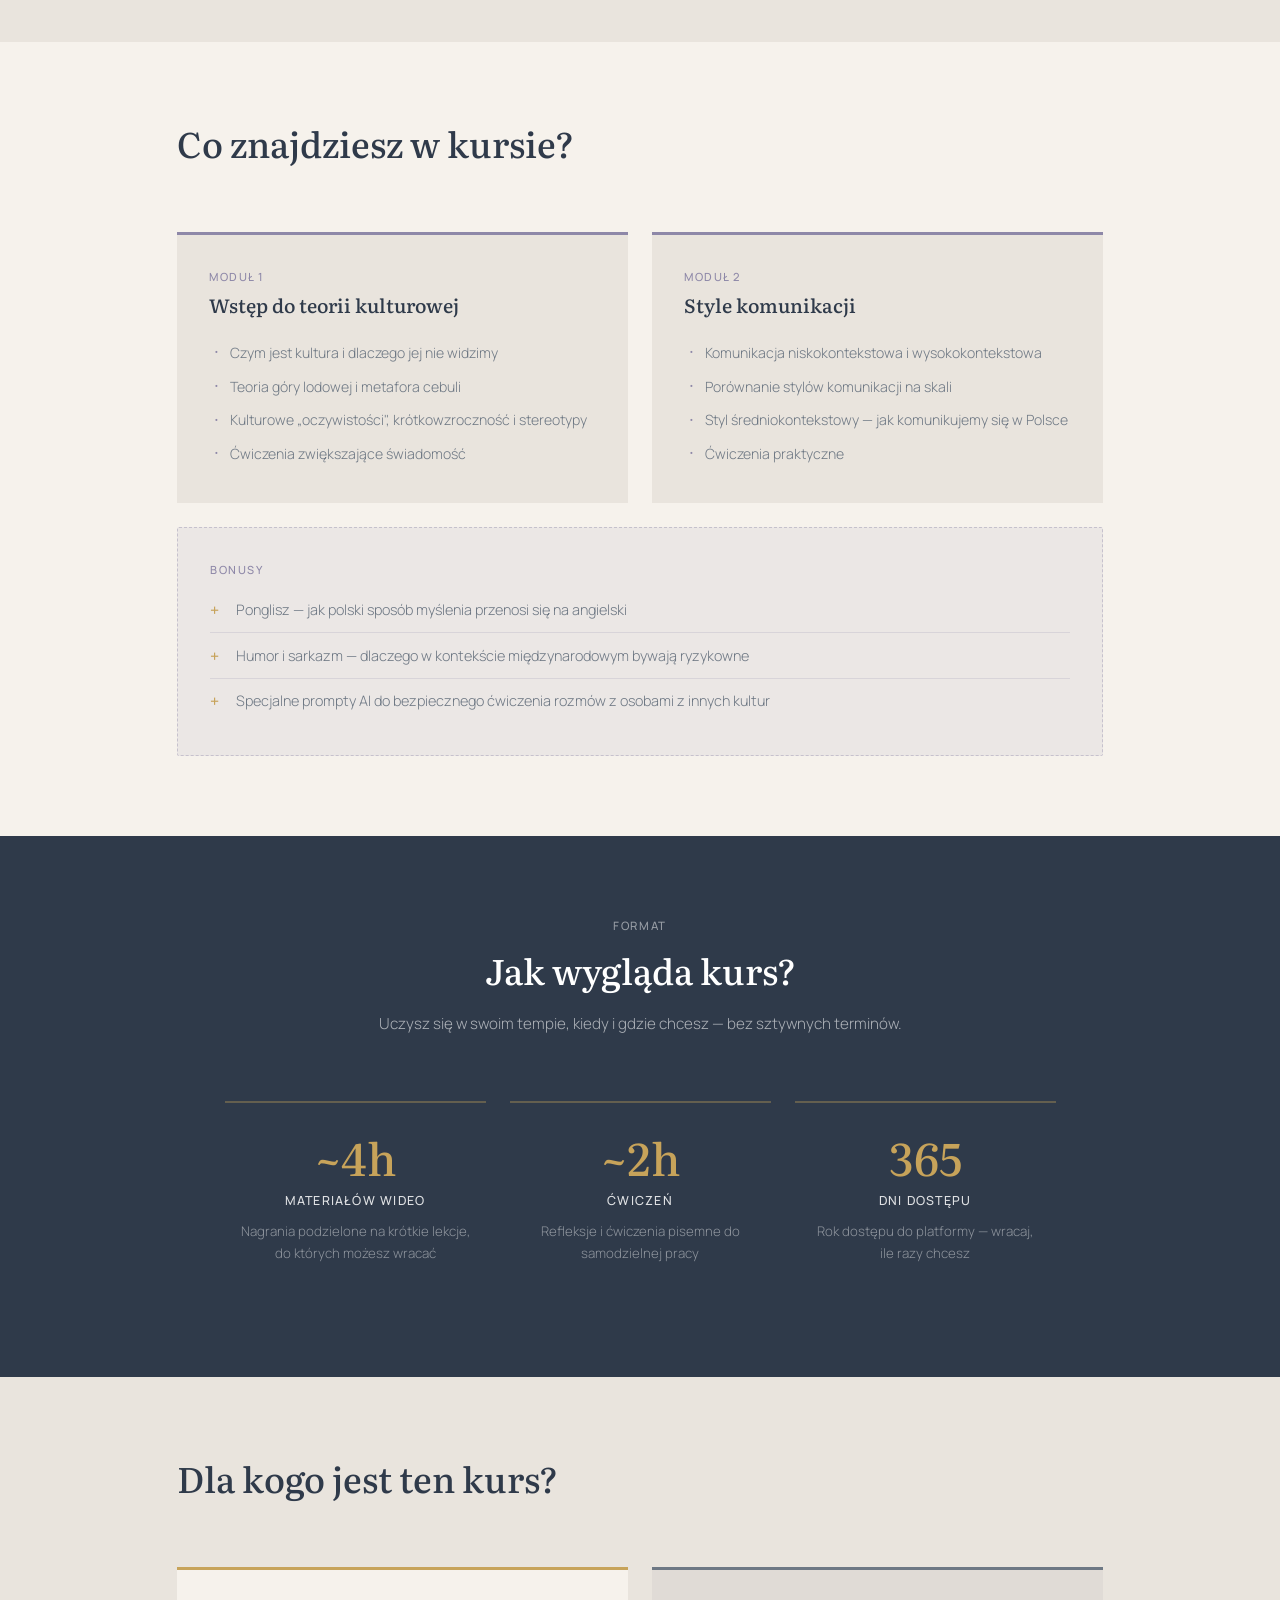
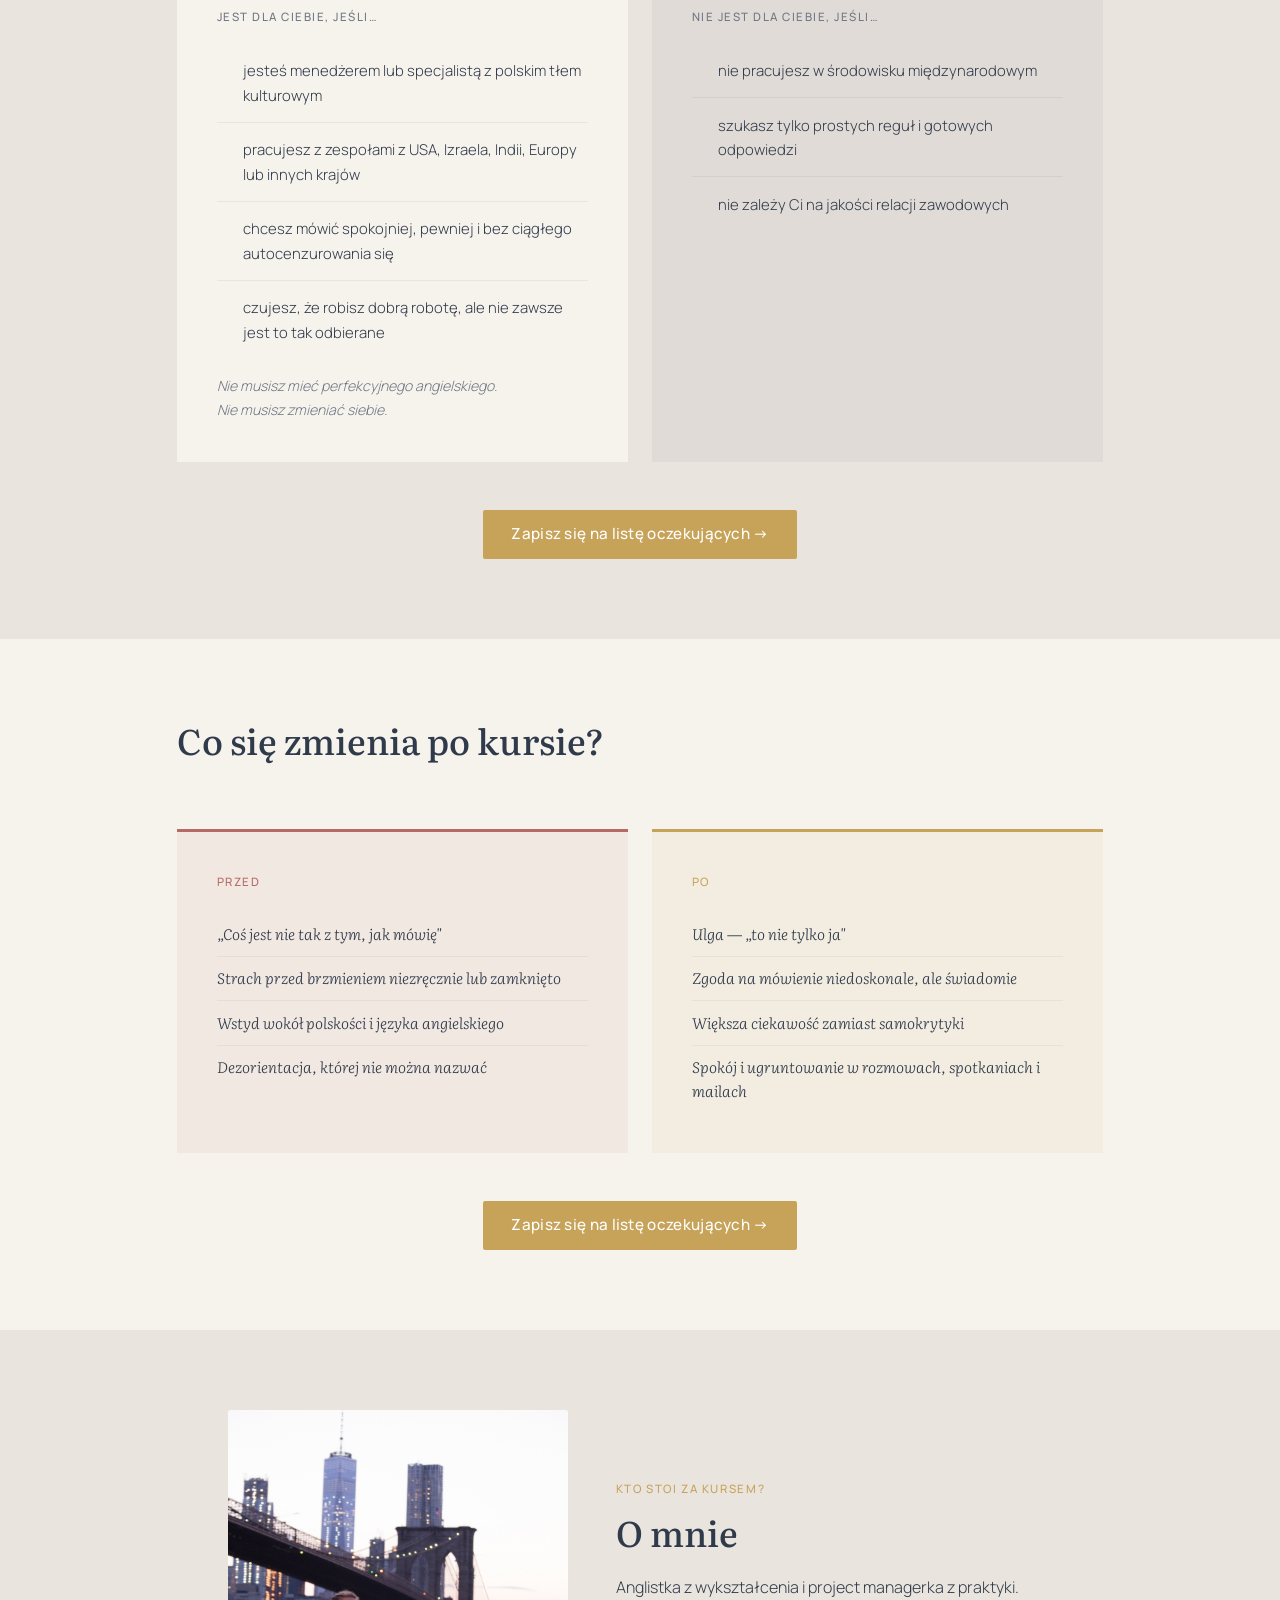
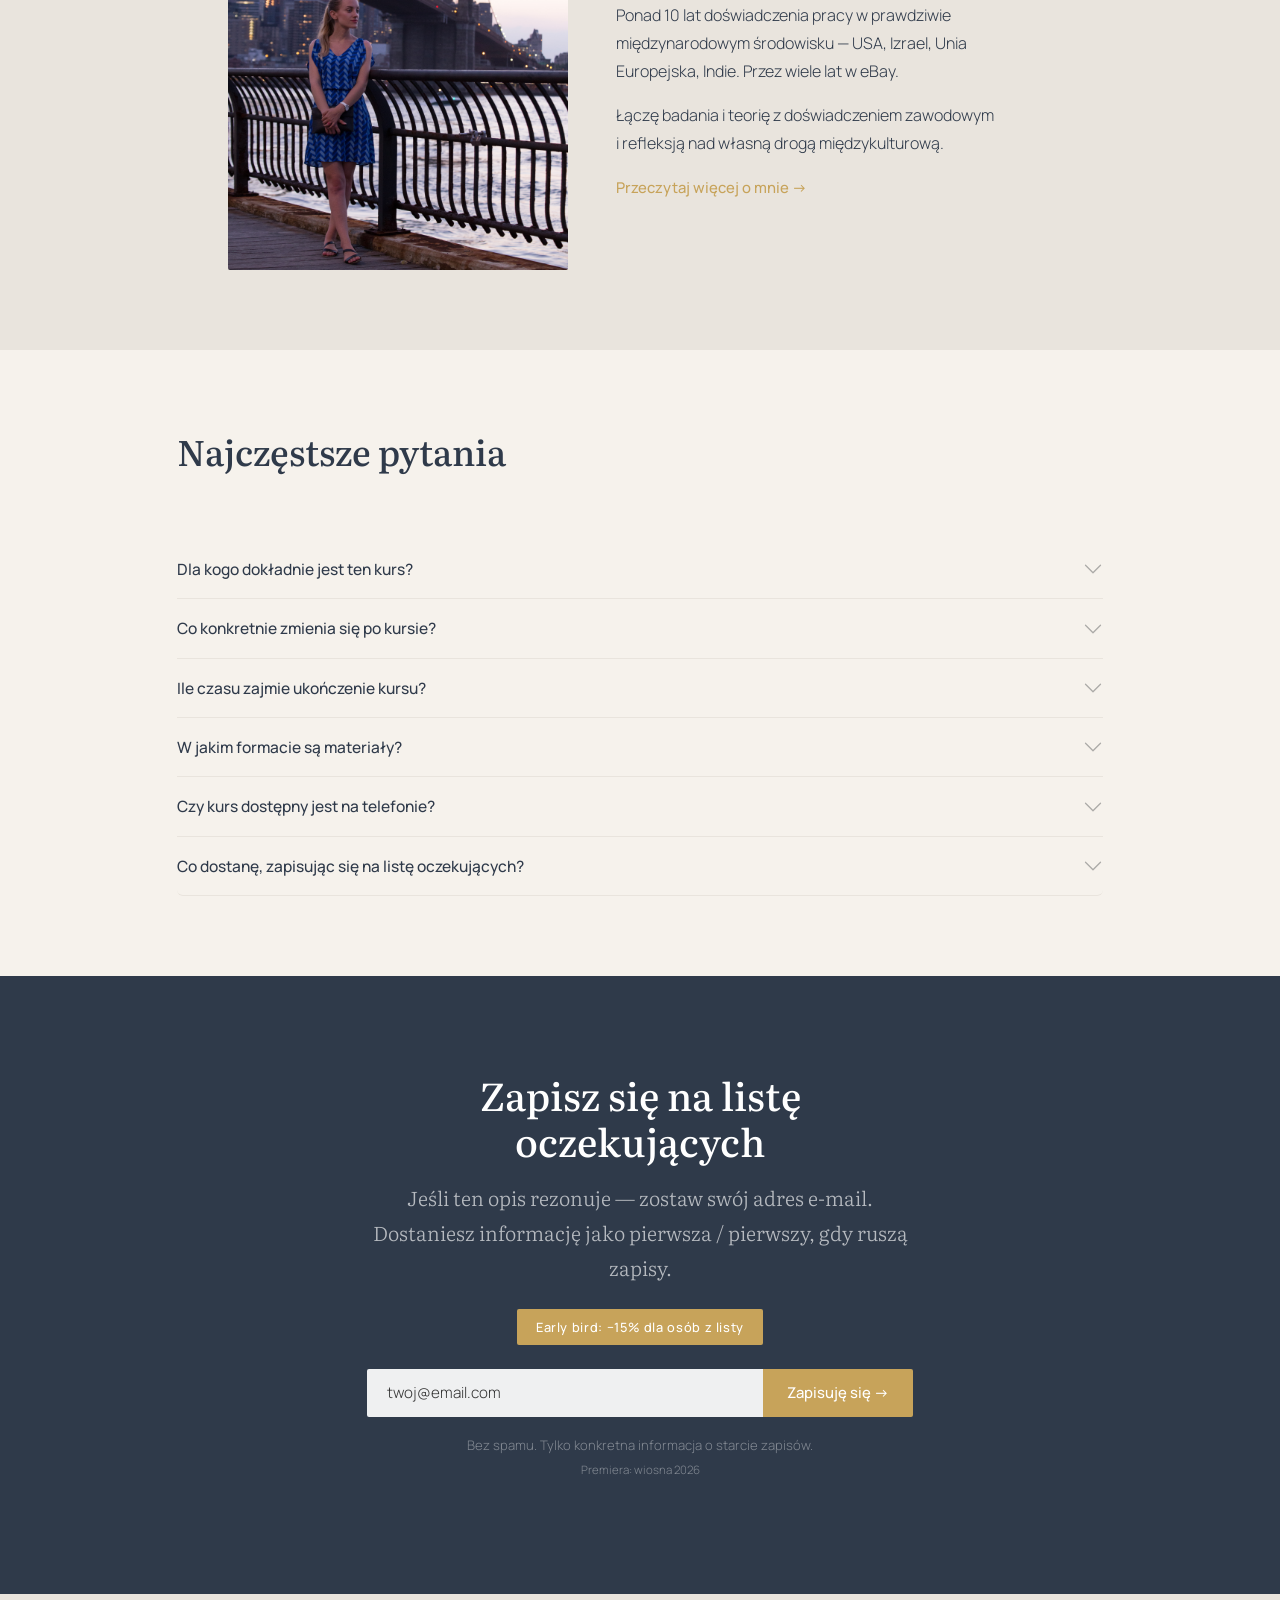
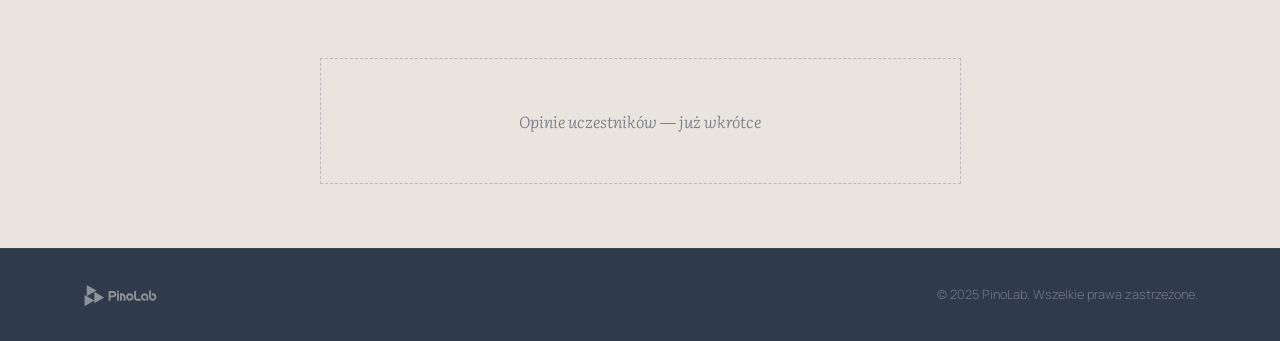
==== commit 0031331a: "new hero image" ====
--- a/index.html
+++ b/index.html
@@ -53,12 +53,15 @@
           <p class="early-bird-note mt-3 mb-0">
             <small>Early bird: <strong>−15%</strong> dla osób z listy oczekujących</small>
           </p>
+          <p class="early-bird-note mt-1 mb-0">
+            <small>Premiera: <strong>wiosna 2026</strong></small>
+          </p>
         </div>
       </div>
 
       <div class="col-lg-7 hero-image-col d-none d-lg-flex align-items-stretch">
         <img
-          src="images/stock-photo-open-spiral-notebook-on-table-and-pen-on-a-white-table-background-fashion-shadow-concept-sunlight-1939354111.jpg"
+          src="images/landing page hero.jpg"
           alt=""
           class="hero-image"
           aria-hidden="true">
--- a/style.css
+++ b/style.css
@@ -173,8 +173,11 @@
 }
 .hero-image {
   width: 100%;
-  height: auto;
-  display: block;
+  height: 120%;
+  display: block;
+  object-fit: cover;
+  object-position: 30% center;
+  transform: translateY(-15%);
 }
 
 .early-bird-note {
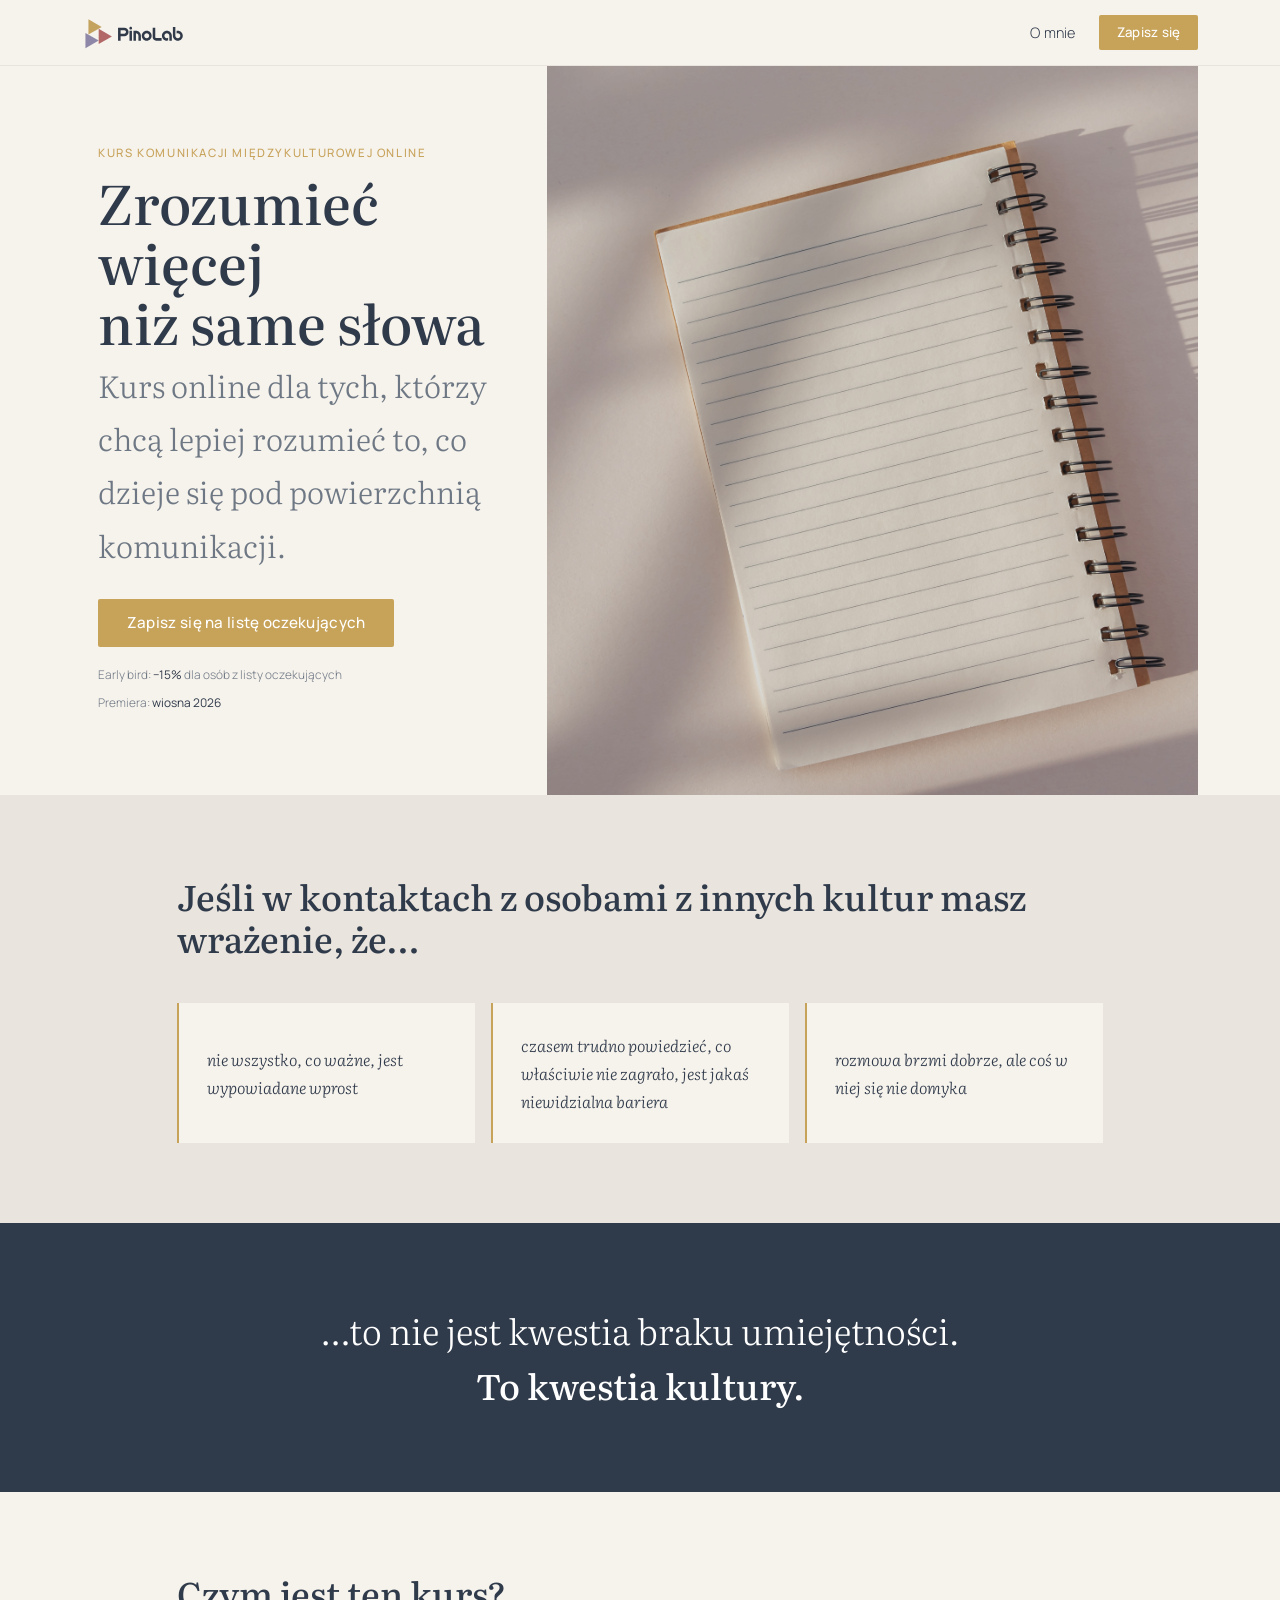
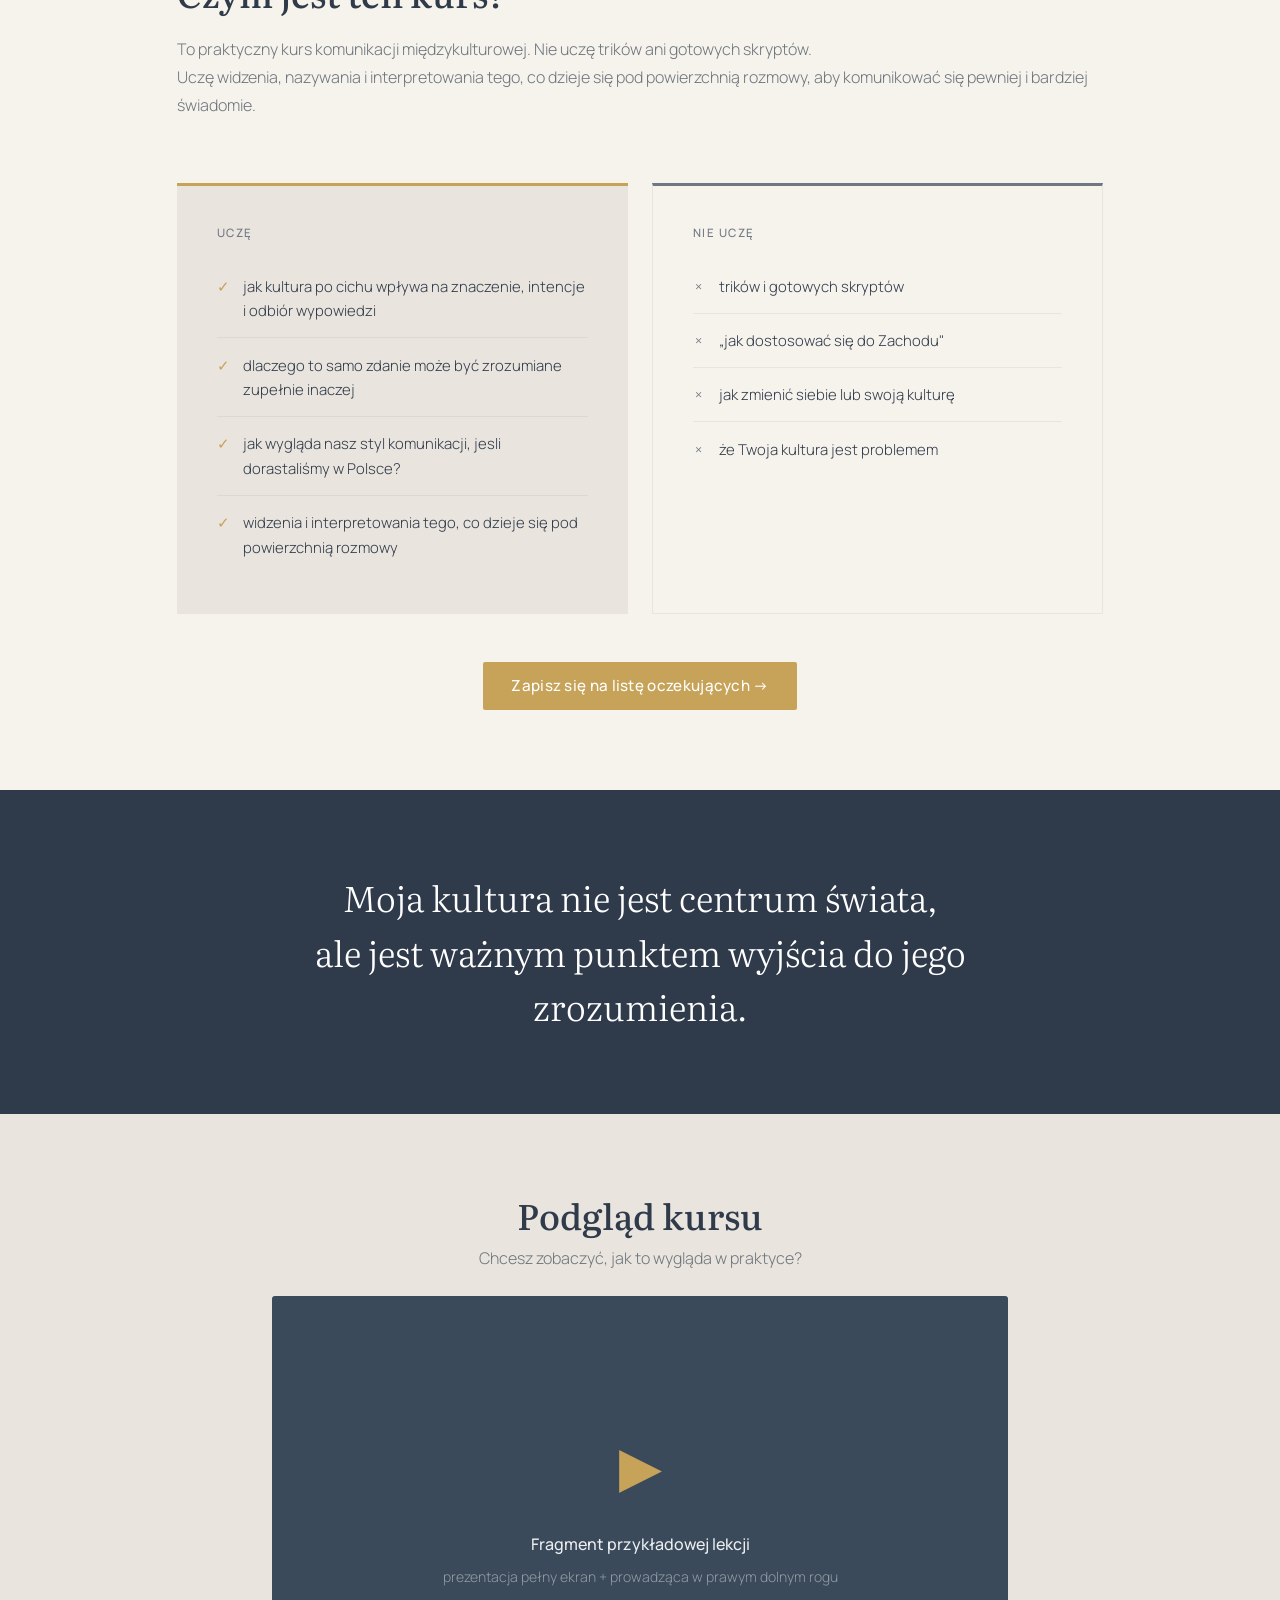
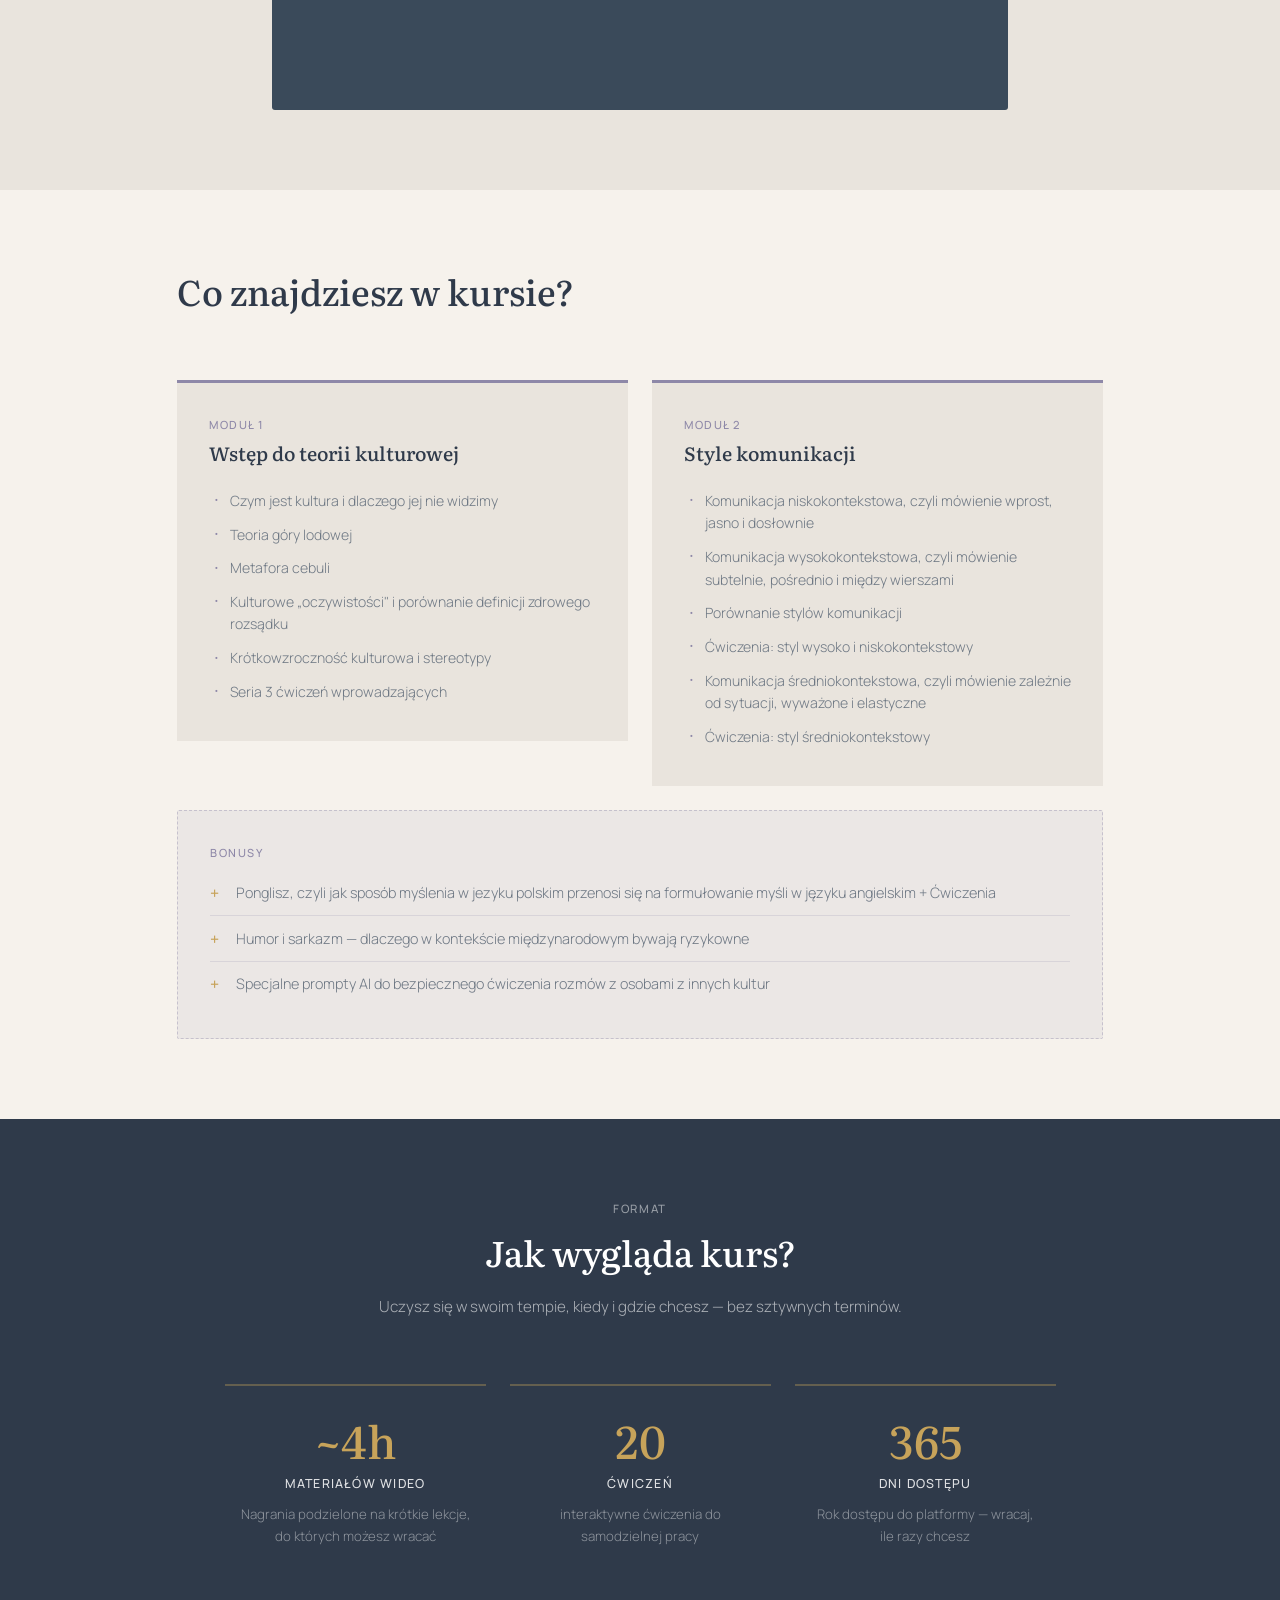
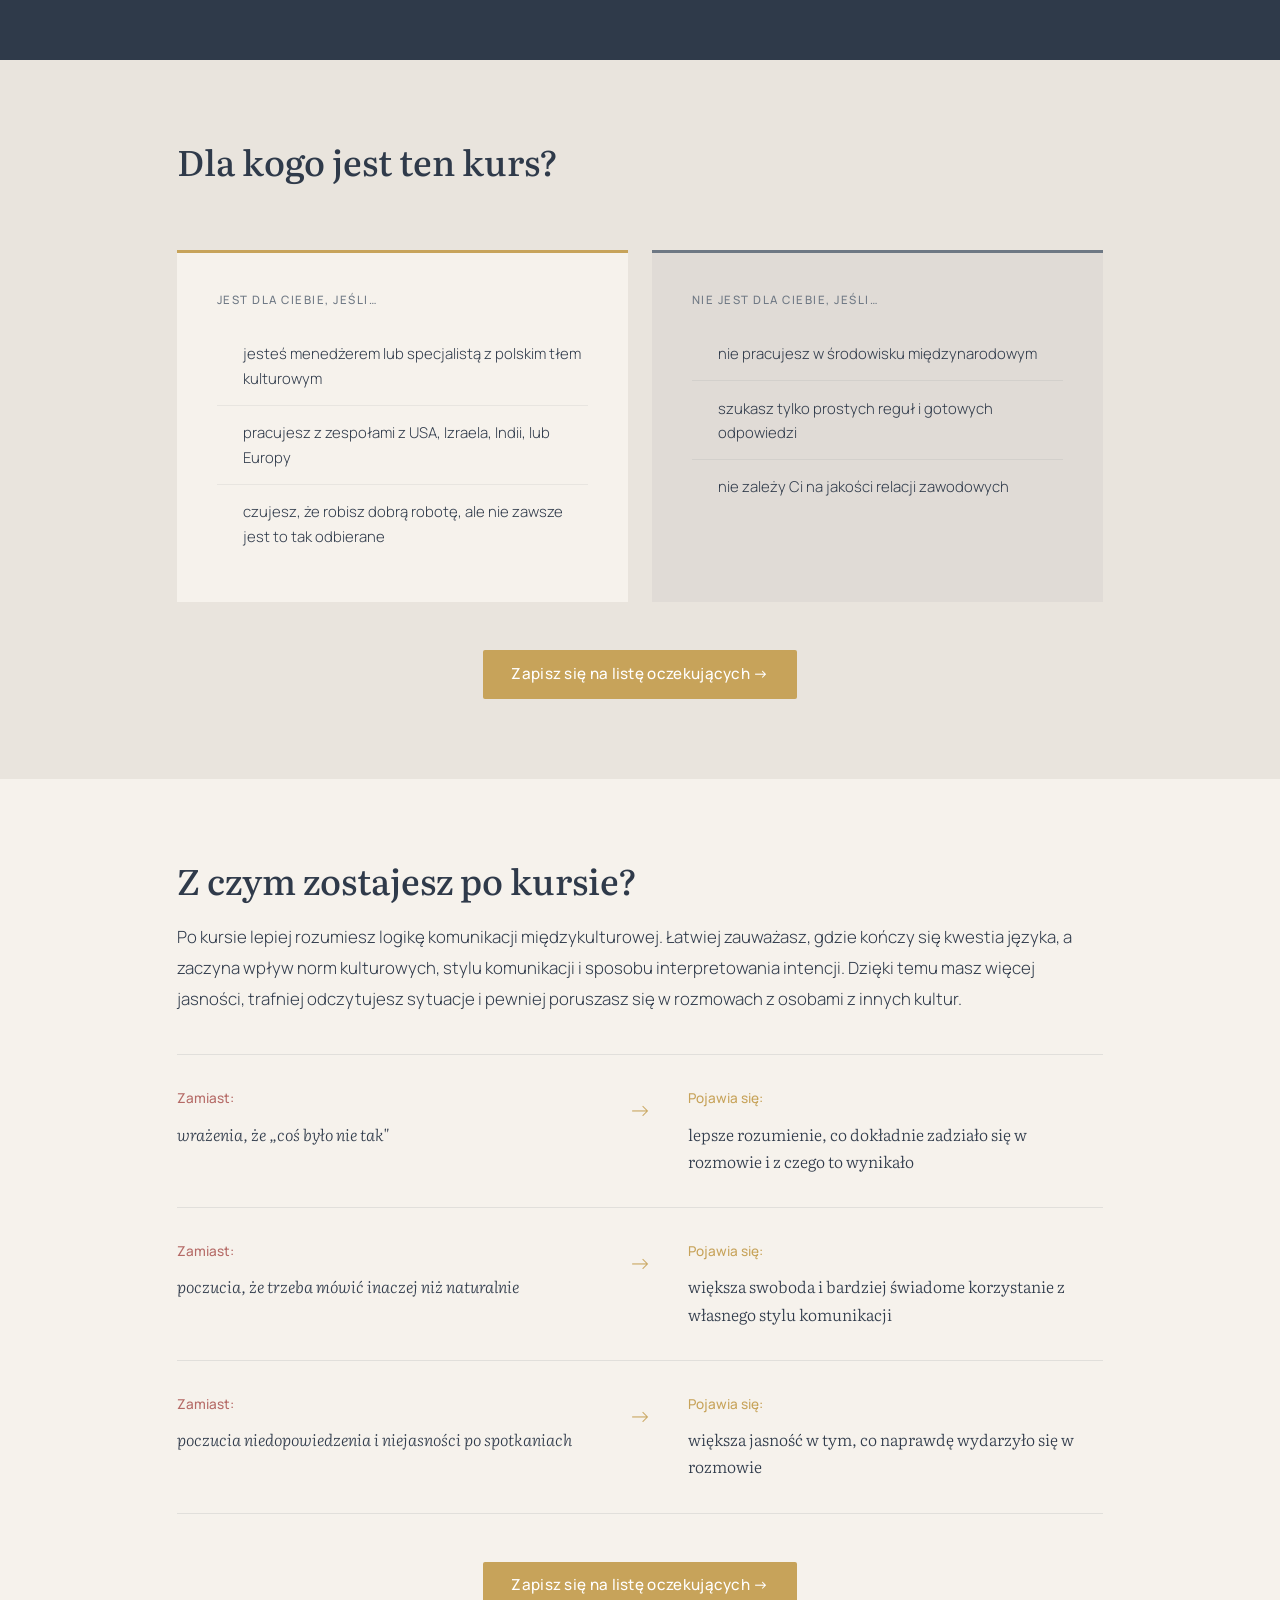
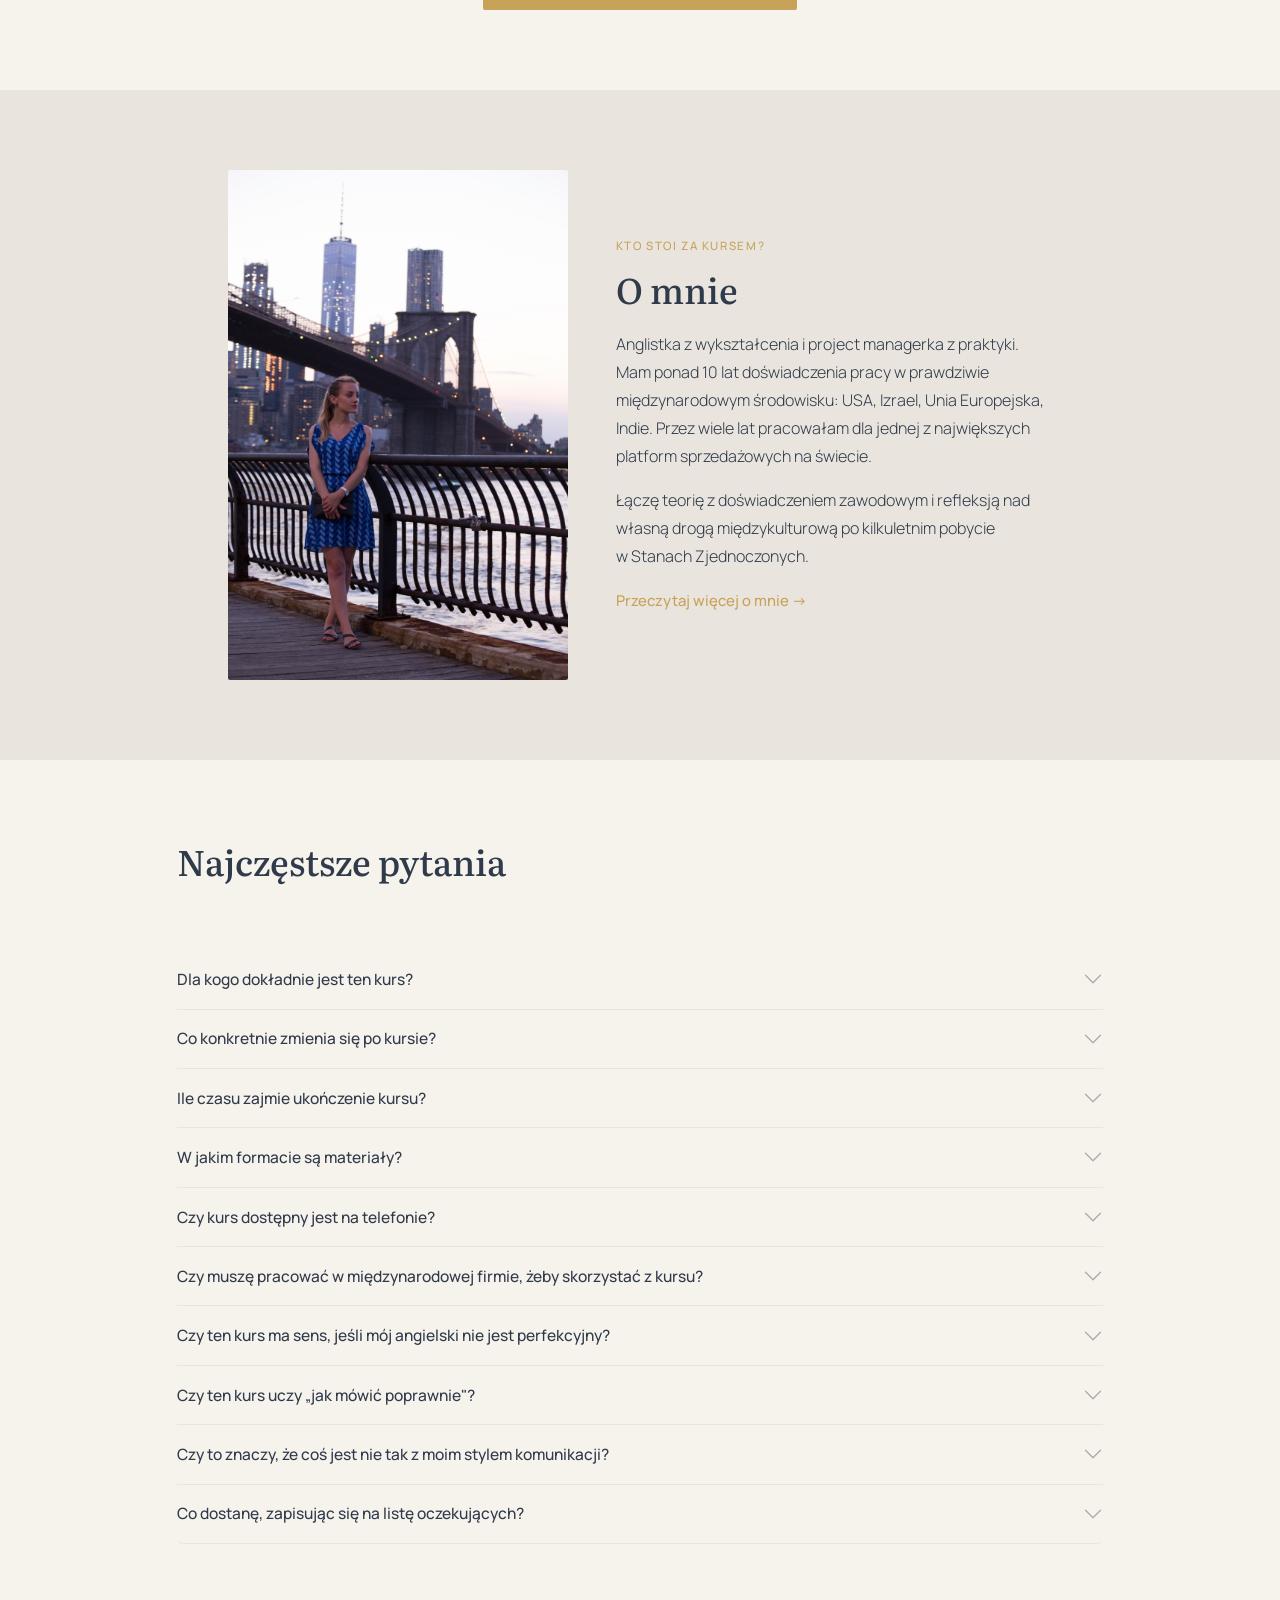
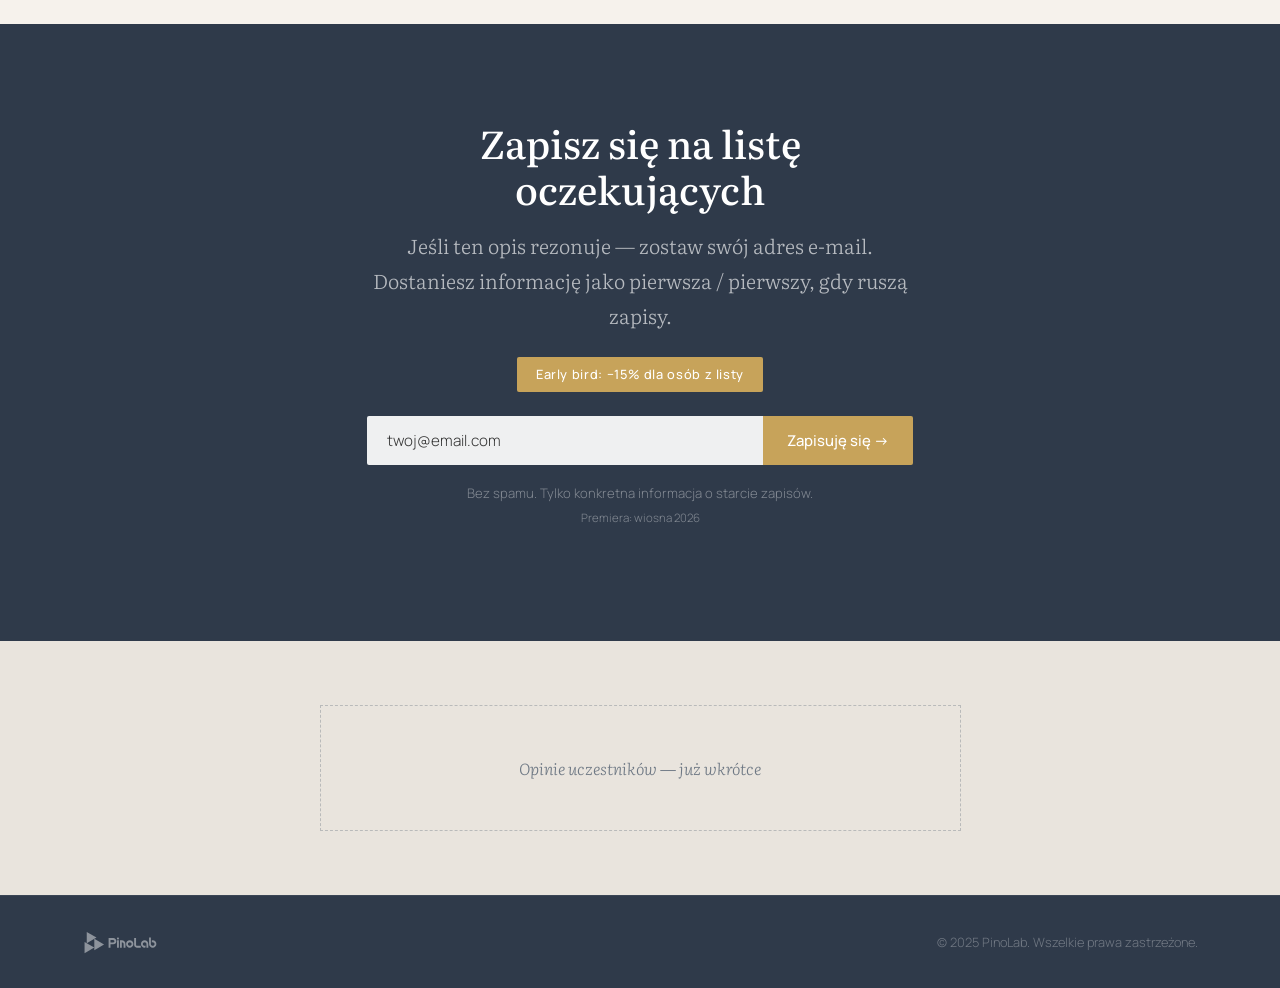
==== commit 81ae304f: "zmiana tekstu i innych" ====
--- a/index.html
+++ b/index.html
@@ -59,7 +59,7 @@
         </div>
       </div>
 
-      <div class="col-lg-7 hero-image-col d-none d-lg-flex align-items-stretch">
+      <div class="col-lg-7 hero-image-col d-flex align-items-stretch">
         <img
           src="images/landing page hero.jpg"
           alt=""
@@ -80,58 +80,46 @@
 
     <div class="row justify-content-center mb-4">
       <div class="col-lg-10">
-        <h2 class="section-title">Jeśli masz wrażenie, że…</h2>
-      </div>
-    </div>
-
-    <div class="row g-3 justify-content-center">
-      <div class="col-sm-6 col-lg-5">
-        <div class="problem-tile h-100">
-          po spotkaniach z zagranicznymi zespołami coś zostaje „niedopowiedziane"
-        </div>
-      </div>
-      <div class="col-sm-6 col-lg-5">
-        <div class="problem-tile h-100">
-          wahasz się, zanim zabierzesz głos, żeby nie zabrzmieć niezręcznie
-        </div>
-      </div>
-      <div class="col-sm-6 col-lg-5">
-        <div class="problem-tile h-100">
-          czujesz napięcie między tym, jak mówisz po polsku, a tym, jak wypadałoby mówić po angielsku
-        </div>
-      </div>
-      <div class="col-sm-6 col-lg-5">
-        <div class="problem-tile h-100">
-          nie potrafisz nazwać, co dokładnie poszło nie tak — tylko wiesz, że nie o słowa tu chodzi
-        </div>
-      </div>
-    </div>
-
-    <div class="row justify-content-center mt-5">
-      <div class="col-lg-10">
-        <div class="reframe-inline">
-          <p class="font-literata-light fs-5 mb-0">
-            …to nie jest kwestia braku umiejętności.<br>
-            <span class="font-literata-medium">To kwestia kultury.</span>
-          </p>
-        </div>
-      </div>
-    </div>
-
-  </div>
-</section>
-
-
-<!-- ==========================================
-     3. REFRAME
+        <h2 class="section-title">Jeśli w kontaktach z osobami z innych kultur masz wrażenie, że…</h2>
+      </div>
+    </div>
+
+    <div class="row justify-content-center">
+      <div class="col-lg-10">
+        <div class="row g-3">
+          <div class="col-12 col-md-4">
+            <div class="problem-tile h-100">
+              nie wszystko, co ważne, jest wypowiadane wprost
+            </div>
+          </div>
+          <div class="col-12 col-md-4">
+            <div class="problem-tile h-100">
+              czasem trudno powiedzieć, co właściwie nie zagrało, jest jakaś niewidzialna bariera
+            </div>
+          </div>
+          <div class="col-12 col-md-4">
+            <div class="problem-tile h-100">
+              rozmowa brzmi dobrze, ale coś w niej się nie domyka
+            </div>
+          </div>
+        </div>
+      </div>
+    </div>
+
+  </div>
+</section>
+
+
+<!-- ==========================================
+     3. REFRAME — kwestia kultury
      ========================================== -->
 <section class="section-reframe">
   <div class="container">
     <div class="row justify-content-center">
       <div class="col-lg-8 text-center">
         <p class="reframe-quote font-literata-light">
-          Moja kultura nie jest centrum świata —<br>
-          ale jest ważnym punktem wyjścia.
+          …to nie jest kwestia braku umiejętności.<br>
+          <span style="font-weight: 500;">To kwestia kultury.</span>
         </p>
       </div>
     </div>
@@ -150,8 +138,7 @@
         <h2 class="section-title">Czym jest ten kurs?</h2>
         <p class="text-secondary">
           To praktyczny kurs komunikacji międzykulturowej. Nie uczę trików ani gotowych skryptów.<br>
-          Uczę widzenia, nazywania i interpretowania tego, co dzieje się pod powierzchnią rozmowy —
-          tak aby działanie było naturalne, a nie wymuszone.
+          Uczę widzenia, nazywania i interpretowania tego, co dzieje się pod powierzchnią rozmowy, aby komunikować się pewniej i bardziej świadomie.
         </p>
       </div>
     </div>
@@ -163,7 +150,7 @@
           <ul class="card-list">
             <li>jak kultura po cichu wpływa na znaczenie, intencje i odbiór wypowiedzi</li>
             <li>dlaczego to samo zdanie może być zrozumiane zupełnie inaczej</li>
-            <li>gdzie na skali stylów komunikacji jesteśmy — wychowani w Polsce</li>
+            <li>jak wygląda nasz styl komunikacji, jesli dorastaliśmy w Polsce?</li>
             <li>widzenia i interpretowania tego, co dzieje się pod powierzchnią rozmowy</li>
           </ul>
         </div>
@@ -187,6 +174,23 @@
       </div>
     </div>
 
+  </div>
+</section>
+
+
+<!-- ==========================================
+     4b. REFRAME — moja kultura
+     ========================================== -->
+<section class="section-reframe">
+  <div class="container">
+    <div class="row justify-content-center">
+      <div class="col-lg-8 text-center">
+        <p class="reframe-quote font-literata-light">
+          Moja kultura nie jest centrum świata,<br>
+          ale jest ważnym punktem wyjścia do jego zrozumienia.
+        </p>
+      </div>
+    </div>
   </div>
 </section>
 
@@ -240,9 +244,11 @@
           <h3 class="module-title">Wstęp do teorii kulturowej</h3>
           <ul class="module-list">
             <li>Czym jest kultura i dlaczego jej nie widzimy</li>
-            <li>Teoria góry lodowej i metafora cebuli</li>
-            <li>Kulturowe „oczywistości", krótkowzroczność i stereotypy</li>
-            <li>Ćwiczenia zwiększające świadomość</li>
+            <li>Teoria góry lodowej</li>
+            <li>Metafora cebuli</li>
+            <li>Kulturowe „oczywistości" i porównanie definicji zdrowego rozsądku</li>
+            <li>Krótkowzroczność kulturowa i stereotypy</li>
+            <li>Seria 3 ćwiczeń wprowadzających</li>
           </ul>
         </div>
       </div>
@@ -251,10 +257,12 @@
           <p class="module-label">Moduł 2</p>
           <h3 class="module-title">Style komunikacji</h3>
           <ul class="module-list">
-            <li>Komunikacja niskokontekstowa i wysokokontekstowa</li>
-            <li>Porównanie stylów komunikacji na skali</li>
-            <li>Styl średniokontekstowy — jak komunikujemy się w Polsce</li>
-            <li>Ćwiczenia praktyczne</li>
+            <li>Komunikacja niskokontekstowa, czyli mówienie wprost, jasno i dosłownie</li>
+            <li>Komunikacja wysokokontekstowa, czyli mówienie subtelnie, pośrednio i między wierszami</li>
+            <li>Porównanie stylów komunikacji</li>
+            <li>Ćwiczenia: styl wysoko i niskokontekstowy</li>
+            <li>Komunikacja średniokontekstowa, czyli mówienie zależnie od sytuacji, wyważone i elastyczne</li>
+            <li>Ćwiczenia: styl średniokontekstowy</li>
           </ul>
         </div>
       </div>
@@ -265,7 +273,7 @@
         <div class="bonus-card">
           <p class="module-label">Bonusy</p>
           <ul class="bonus-list mt-2">
-            <li>Ponglisz — jak polski sposób myślenia przenosi się na angielski</li>
+            <li>Ponglisz, czyli jak sposób myślenia w jezyku polskim przenosi się na formułowanie myśli w języku angielskim + Ćwiczenia</li>
             <li>Humor i sarkazm — dlaczego w kontekście międzynarodowym bywają ryzykowne</li>
             <li>Specjalne prompty AI do bezpiecznego ćwiczenia rozmów z osobami z innych kultur</li>
           </ul>
@@ -303,9 +311,9 @@
       </div>
       <div class="col-sm-6 col-lg-3">
         <div class="stat-card">
-          <span class="stat-value">~2h</span>
+          <span class="stat-value">20</span>
           <span class="stat-label">Ćwiczeń</span>
-          <p class="stat-desc">Refleksje i ćwiczenia pisemne do samodzielnej pracy</p>
+          <p class="stat-desc">interaktywne ćwiczenia do samodzielnej pracy</p>
         </div>
       </div>
       <div class="col-sm-6 col-lg-3">
@@ -339,14 +347,9 @@
           <h3 class="card-title-custom">Jest dla Ciebie, jeśli…</h3>
           <ul class="card-list">
             <li>jesteś menedżerem lub specjalistą z polskim tłem kulturowym</li>
-            <li>pracujesz z zespołami z USA, Izraela, Indii, Europy lub innych krajów</li>
-            <li>chcesz mówić spokojniej, pewniej i bez ciągłego autocenzurowania się</li>
+            <li>pracujesz z zespołami z USA, Izraela, Indii, lub Europy</li>
             <li>czujesz, że robisz dobrą robotę, ale nie zawsze jest to tak odbierane</li>
           </ul>
-          <p class="audience-note mt-3 mb-0">
-            Nie musisz mieć perfekcyjnego angielskiego.<br>
-            Nie musisz zmieniać siebie.
-          </p>
         </div>
       </div>
       <div class="col-md-5">
@@ -377,33 +380,55 @@
 <section class="section-transformacja">
   <div class="container">
 
-    <div class="row justify-content-center mb-5">
-      <div class="col-lg-10">
-        <h2 class="section-title">Co się zmienia po kursie?</h2>
-      </div>
-    </div>
-
-    <div class="row g-4 justify-content-center">
-      <div class="col-md-5">
-        <div class="transform-before h-100">
-          <p class="transform-label">Przed</p>
-          <ul class="transform-list">
-            <li>„Coś jest nie tak z tym, jak mówię"</li>
-            <li>Strach przed brzmieniem niezręcznie lub zamknięto</li>
-            <li>Wstyd wokół polskości i języka angielskiego</li>
-            <li>Dezorientacja, której nie można nazwać</li>
-          </ul>
-        </div>
-      </div>
-      <div class="col-md-5">
-        <div class="transform-after h-100">
-          <p class="transform-label">Po</p>
-          <ul class="transform-list">
-            <li>Ulga — „to nie tylko ja"</li>
-            <li>Zgoda na mówienie niedoskonale, ale świadomie</li>
-            <li>Większa ciekawość zamiast samokrytyki</li>
-            <li>Spokój i ugruntowanie w rozmowach, spotkaniach i mailach</li>
-          </ul>
+    <div class="row justify-content-center mb-4">
+      <div class="col-lg-10">
+        <h2 class="section-title">Z czym zostajesz po kursie?</h2>
+        <p style="font-size: 1.05rem; line-height: 1.85; color: var(--color-text);">
+          Po kursie lepiej rozumiesz logikę komunikacji międzykulturowej. Łatwiej zauważasz, gdzie kończy się kwestia języka, a zaczyna wpływ norm kulturowych, stylu komunikacji i sposobu interpretowania intencji. Dzięki temu masz więcej jasności, trafniej odczytujesz sytuacje i pewniej poruszasz się w rozmowach z osobami z innych kultur.
+        </p>
+      </div>
+    </div>
+
+    <div class="row justify-content-center">
+      <div class="col-lg-10">
+        <div class="transform-table">
+
+          <div class="transform-row">
+            <div class="transform-col transform-col-before">
+              <span class="transform-col-label">Zamiast:</span>
+              <p class="transform-col-text font-literata-light"><em>wrażenia, że „coś było nie tak"</em></p>
+            </div>
+            <div class="transform-arrow">&#8594;</div>
+            <div class="transform-col transform-col-after">
+              <span class="transform-col-label">Pojawia się:</span>
+              <p class="transform-col-text font-literata-light">lepsze rozumienie, co dokładnie zadziało się w rozmowie i z czego to wynikało</p>
+            </div>
+          </div>
+
+          <div class="transform-row">
+            <div class="transform-col transform-col-before">
+              <span class="transform-col-label">Zamiast:</span>
+              <p class="transform-col-text font-literata-light"><em>poczucia, że trzeba mówić inaczej niż naturalnie</em></p>
+            </div>
+            <div class="transform-arrow">&#8594;</div>
+            <div class="transform-col transform-col-after">
+              <span class="transform-col-label">Pojawia się:</span>
+              <p class="transform-col-text font-literata-light">większa swoboda i bardziej świadome korzystanie z własnego stylu komunikacji</p>
+            </div>
+          </div>
+
+          <div class="transform-row">
+            <div class="transform-col transform-col-before">
+              <span class="transform-col-label">Zamiast:</span>
+              <p class="transform-col-text font-literata-light"><em>poczucia niedopowiedzenia i niejasności po spotkaniach</em></p>
+            </div>
+            <div class="transform-arrow">&#8594;</div>
+            <div class="transform-col transform-col-after">
+              <span class="transform-col-label">Pojawia się:</span>
+              <p class="transform-col-text font-literata-light">większa jasność w tym, co naprawdę wydarzyło się w rozmowie</p>
+            </div>
+          </div>
+
         </div>
       </div>
     </div>
@@ -437,13 +462,10 @@
         <p class="section-label">Kto stoi za kursem?</p>
         <h2 class="section-title">O mnie</h2>
         <p>
-          Anglistka z wykształcenia i project managerka z&nbsp;praktyki.
-          Ponad 10 lat doświadczenia pracy w prawdziwie międzynarodowym środowisku —
-          USA, Izrael, Unia Europejska, Indie. Przez wiele lat w&nbsp;eBay.
+          Anglistka z wykształcenia i project managerka z&nbsp;praktyki. Mam ponad 10 lat doświadczenia pracy w prawdziwie międzynarodowym środowisku: USA, Izrael, Unia Europejska, Indie. Przez wiele lat pracowałam dla jednej z&nbsp;największych platform sprzedażowych na świecie.
         </p>
         <p>
-          Łączę badania i teorię z doświadczeniem zawodowym
-          i&nbsp;refleksją nad własną drogą międzykulturową.
+          Łączę teorię z doświadczeniem zawodowym i&nbsp;refleksją nad własną drogą międzykulturową po kilkuletnim pobycie w&nbsp;Stanach Zjednoczonych.
         </p>
         <a href="o-mnie.html" class="link-about">Przeczytaj więcej o mnie →</a>
       </div>
@@ -478,9 +500,9 @@
             </h2>
             <div id="faq1" class="accordion-collapse collapse" data-bs-parent="#faqAccordion">
               <div class="accordion-body">
-                Dla polskich profesjonalistów — menedżerów i specjalistów — którzy pracują
-                z zespołami z USA, Izraela, Europy, Indii i innych krajów. Nie musisz mieć
-                perfekcyjnego angielskiego ani „stawać się bardziej zachodnim/zachodnią".
+                Dla menedżerów, specjalistów i wszystkich osób pracujących lub współpracujących
+                w międzynarodowym środowisku. Szczególnie dla tych, którzy mają kontakt
+                z osobami spoza polskiej kultury.
               </div>
             </div>
           </div>
@@ -542,6 +564,67 @@
             <div id="faq6" class="accordion-collapse collapse" data-bs-parent="#faqAccordion">
               <div class="accordion-body">
                 Kurs dostępny na każdym urządzeniu: na komputerze i telefonie.
+              </div>
+            </div>
+          </div>
+
+          <div class="accordion-item">
+            <h2 class="accordion-header">
+              <button class="accordion-button collapsed" type="button"
+                data-bs-toggle="collapse" data-bs-target="#faq7" aria-expanded="false">
+                Czy muszę pracować w międzynarodowej firmie, żeby skorzystać z kursu?
+              </button>
+            </h2>
+            <div id="faq7" class="accordion-collapse collapse" data-bs-parent="#faqAccordion">
+              <div class="accordion-body">
+                Nie. Kurs pokazuje, jak kultura wpływa na sposób komunikacji — również nasz,
+                polski. To dobra baza także dla osób, które dopiero wchodzą w międzynarodowe
+                środowisko.
+              </div>
+            </div>
+          </div>
+
+          <div class="accordion-item">
+            <h2 class="accordion-header">
+              <button class="accordion-button collapsed" type="button"
+                data-bs-toggle="collapse" data-bs-target="#faq8" aria-expanded="false">
+                Czy ten kurs ma sens, jeśli mój angielski nie jest perfekcyjny?
+              </button>
+            </h2>
+            <div id="faq8" class="accordion-collapse collapse" data-bs-parent="#faqAccordion">
+              <div class="accordion-body">
+                Tak. Perfekcyjny angielski nie jest warunkiem skutecznej komunikacji. Kurs skupia
+                się na znaczeniu, kontekście i intencji, nie na poprawności językowej.
+              </div>
+            </div>
+          </div>
+
+          <div class="accordion-item">
+            <h2 class="accordion-header">
+              <button class="accordion-button collapsed" type="button"
+                data-bs-toggle="collapse" data-bs-target="#faq9" aria-expanded="false">
+                Czy ten kurs uczy „jak mówić poprawnie"?
+              </button>
+            </h2>
+            <div id="faq9" class="accordion-collapse collapse" data-bs-parent="#faqAccordion">
+              <div class="accordion-body">
+                Nie. To nie jest kurs językowy. Kurs pomaga zrozumieć, gdzie znajdujesz się
+                na skali stylów komunikacji i jak świadomie wykorzystywać to w praktyce.
+              </div>
+            </div>
+          </div>
+
+          <div class="accordion-item">
+            <h2 class="accordion-header">
+              <button class="accordion-button collapsed" type="button"
+                data-bs-toggle="collapse" data-bs-target="#faq10" aria-expanded="false">
+                Czy to znaczy, że coś jest nie tak z moim stylem komunikacji?
+              </button>
+            </h2>
+            <div id="faq10" class="accordion-collapse collapse" data-bs-parent="#faqAccordion">
+              <div class="accordion-body">
+                Nie. Kurs operuje na poziomie ogólnych wzorców kulturowych. Każdy z nas ma
+                swój indywidualny styl — i to jest w porządku.
               </div>
             </div>
           </div>
--- a/style.css
+++ b/style.css
@@ -209,6 +209,7 @@
   align-items: center;
 }
 
+
 .reframe-inline {
   border-left: 3px solid var(--color-ochre);
   padding-left: 1.5rem;
@@ -487,43 +488,52 @@
   padding: 5rem 0;
 }
 
-.transform-before {
-  background-color: rgba(181,106,102,0.07);
-  padding: 2.5rem;
-  border-top: 3px solid var(--color-rose);
-}
-.transform-after {
-  background-color: rgba(199,163,90,0.07);
-  padding: 2.5rem;
-  border-top: 3px solid var(--color-ochre);
-}
-
-.transform-label {
-  font-family: var(--font-sans);
-  font-weight: 500;
-  font-size: 0.72rem;
-  text-transform: uppercase;
-  letter-spacing: 0.13em;
-  margin-bottom: 1.25rem;
-}
-.transform-before .transform-label { color: var(--color-rose); }
-.transform-after  .transform-label { color: var(--color-ochre); }
-
-.transform-list {
-  list-style: none;
-  padding: 0;
+.transform-table {
+  border-top: 1px solid rgba(47,58,74,0.1);
+}
+
+.transform-row {
+  display: grid;
+  grid-template-columns: 1fr 48px 1fr;
+  gap: 1.5rem;
+  align-items: start;
+  padding: 2rem 0;
+  border-bottom: 1px solid rgba(47,58,74,0.1);
+}
+
+.transform-col-label {
+  font-family: var(--font-sans);
+  font-weight: 500;
+  font-size: 0.85rem;
+  display: block;
+  margin-bottom: 0.6rem;
+}
+.transform-col-before .transform-col-label { color: var(--color-rose); }
+.transform-col-after  .transform-col-label { color: var(--color-ochre); }
+
+.transform-col-text {
+  font-size: 1rem;
+  line-height: 1.7;
   margin: 0;
-}
-.transform-list li {
-  padding: 0.6rem 0;
-  font-family: var(--font-serif);
-  font-weight: 300;
-  font-style: italic;
-  font-size: 0.95rem;
-  line-height: 1.6;
-  border-bottom: 1px solid rgba(47,58,74,0.06);
-}
-.transform-list li:last-child { border-bottom: none; }
+  color: var(--color-text);
+}
+
+.transform-arrow {
+  color: var(--color-ochre);
+  font-size: 1.4rem;
+  text-align: center;
+  padding-top: 0.2rem;
+  opacity: 0.9;
+}
+
+@media (max-width: 767px) {
+  .transform-row {
+    grid-template-columns: 1fr;
+    gap: 0.5rem;
+    padding: 1.5rem 0;
+  }
+  .transform-arrow { display: none; }
+}
 
 /* ============================================
    9. O MNIE
@@ -537,8 +547,7 @@
 .o-mnie-image {
   width: 100%;
   max-width: 380px;
-  height: 460px;
-  object-fit: cover;
+  height: auto;
   border-radius: 2px;
   display: block;
   margin: 0 auto;
@@ -827,12 +836,19 @@
   .hero-content { padding: 3.5rem 1.5rem; }
   .hero-title   { font-size: 1.85rem; }
 
+  .hero-image-col {
+    min-height: 300px;
+    height: 300px;
+  }
+  .hero-image {
+    height: 100%;
+    transform: none;
+  }
+
   .stat-card { padding: 1.5rem 0.5rem; }
 
   .input-group { flex-direction: column; gap: 0.5rem; }
   .waitlist-input          { border-radius: 2px !important; }
   .waitlist-form .btn-ochre { border-radius: 2px; width: 100%; }
 
-  .transform-before,
-  .transform-after { padding: 2rem 1.5rem; }
-}
+}
